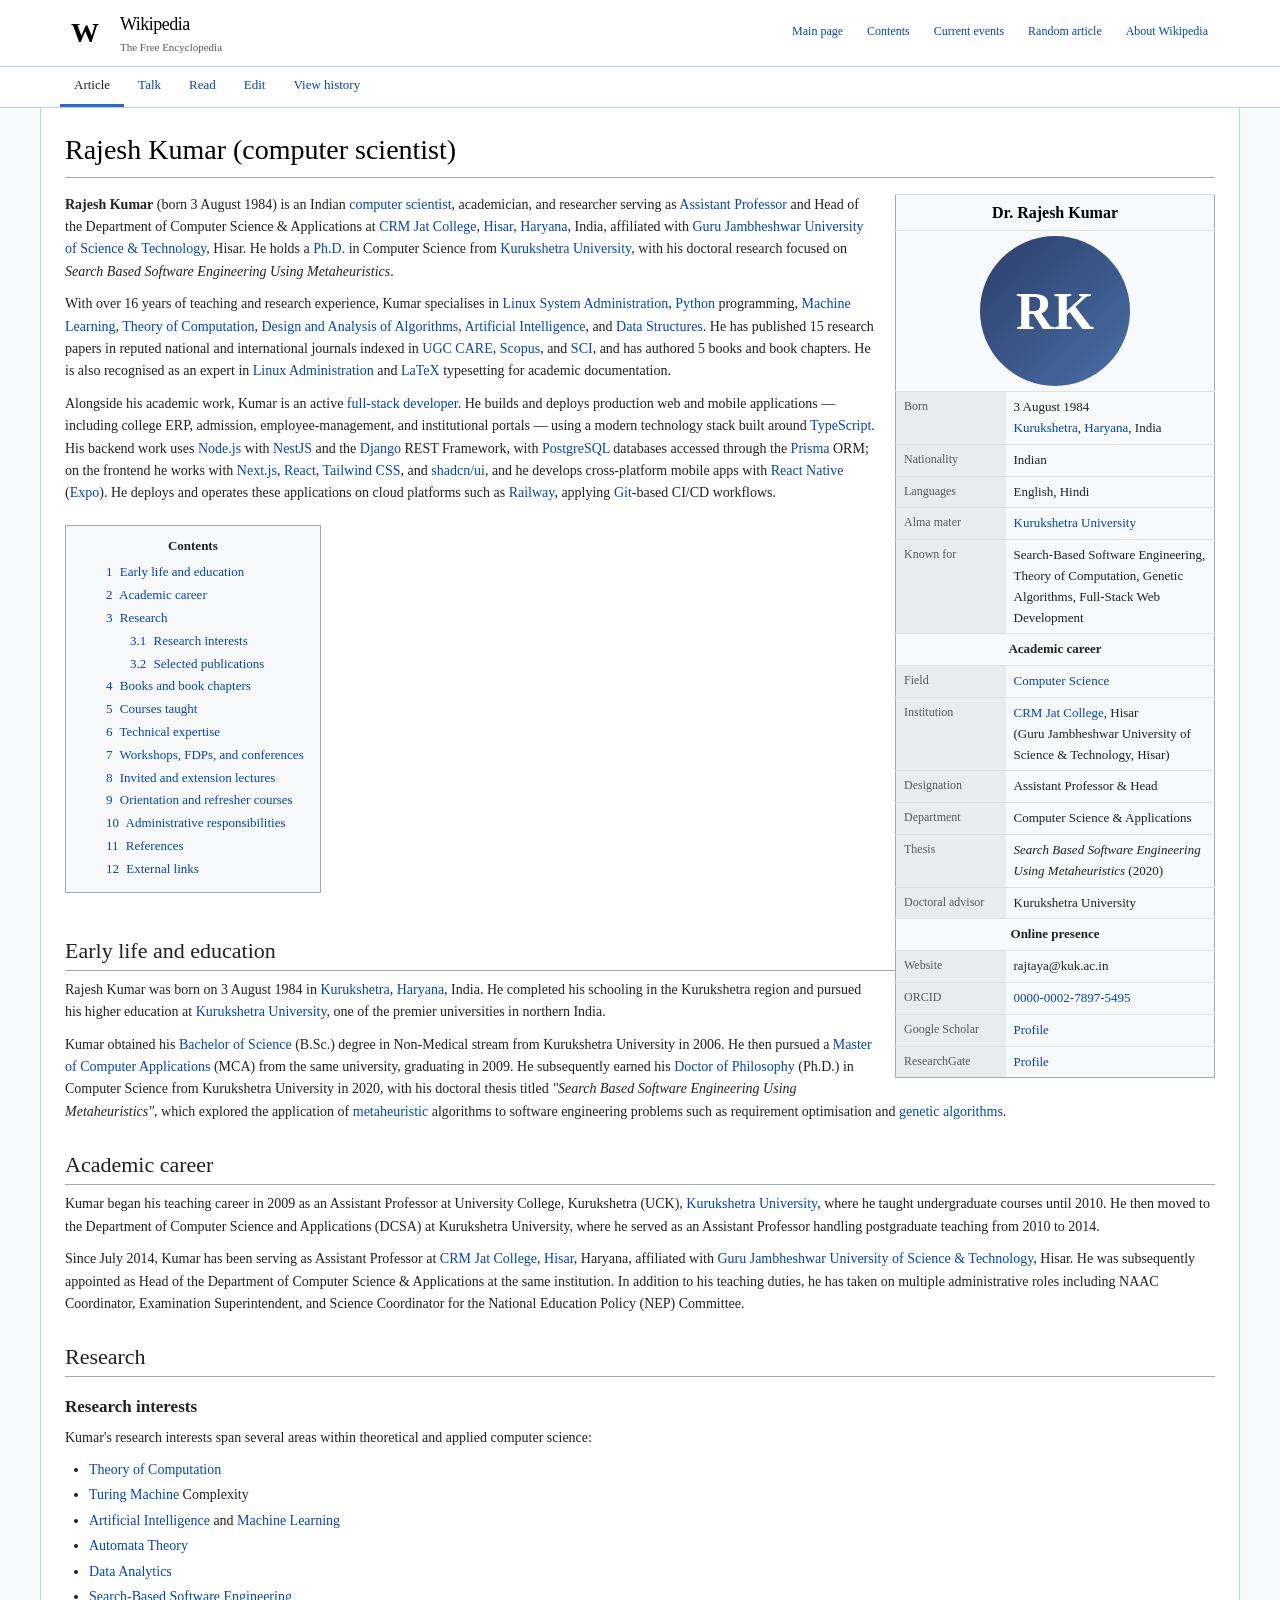
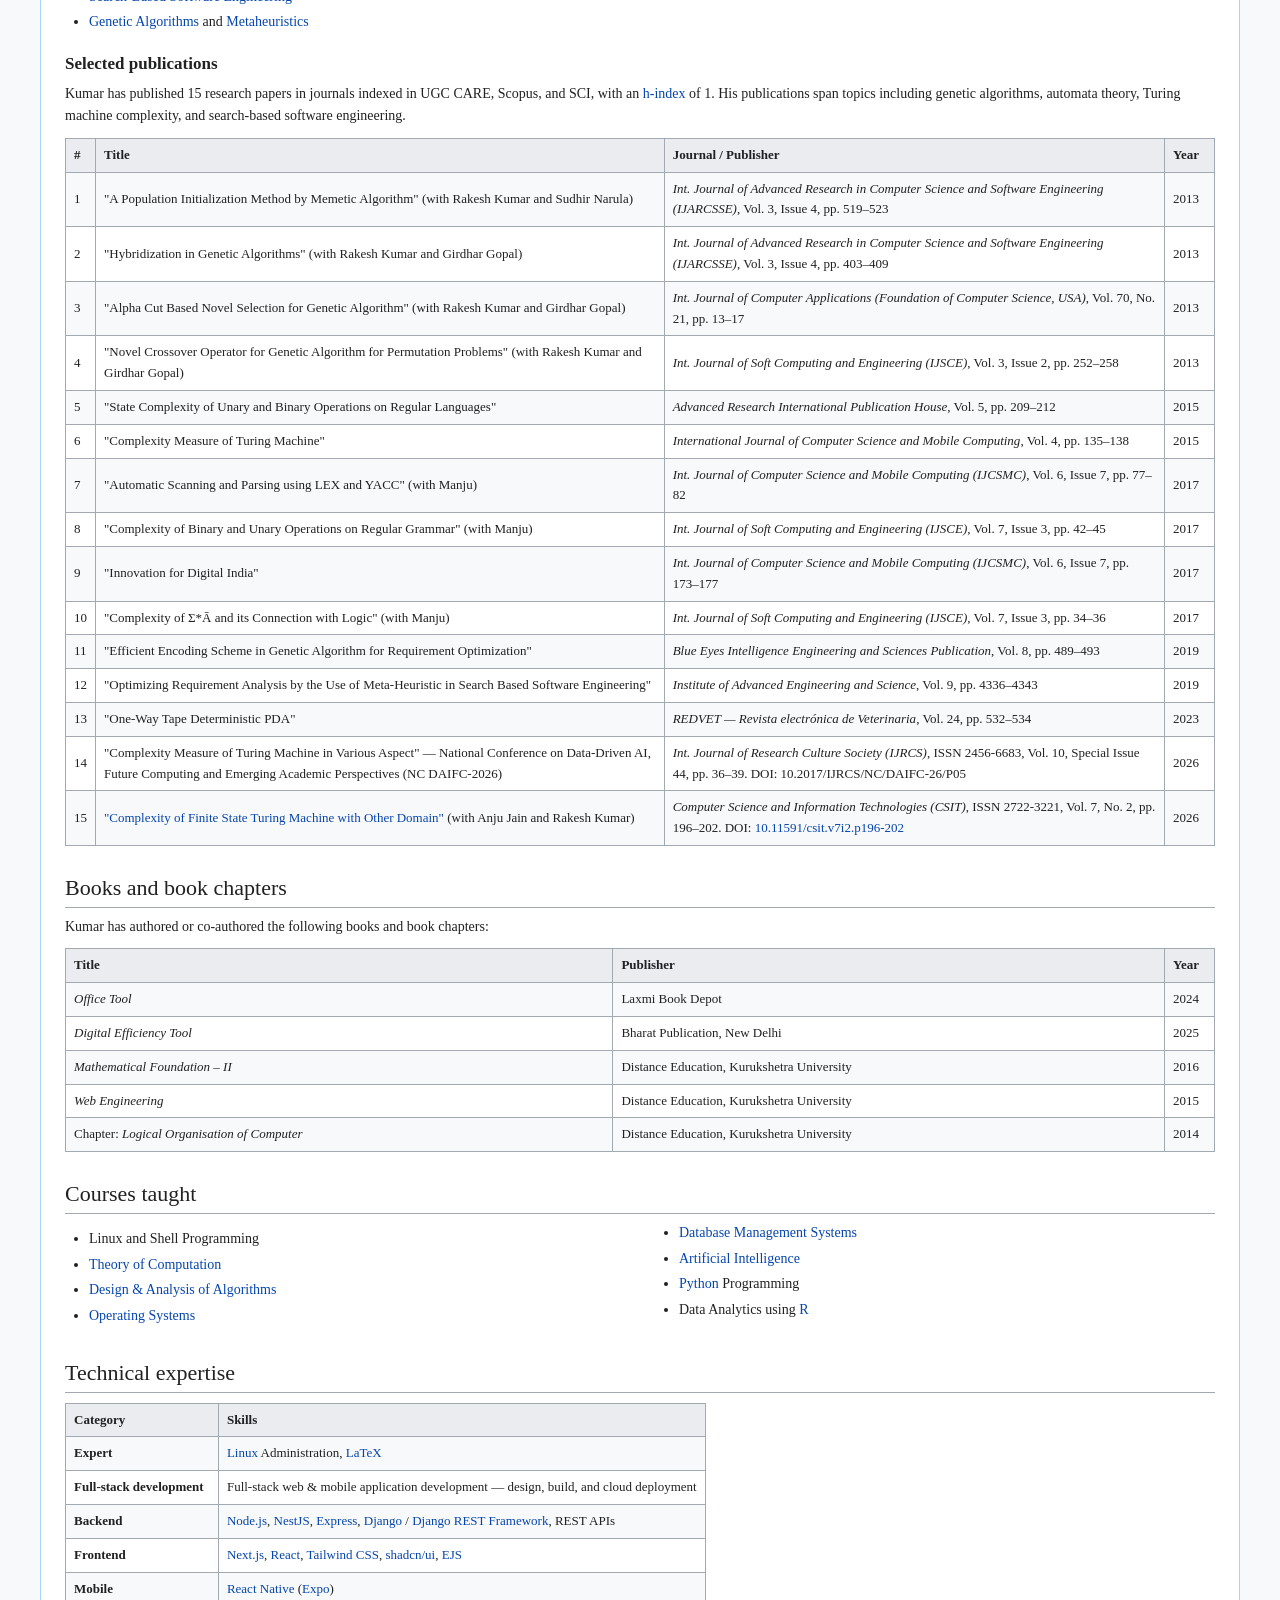
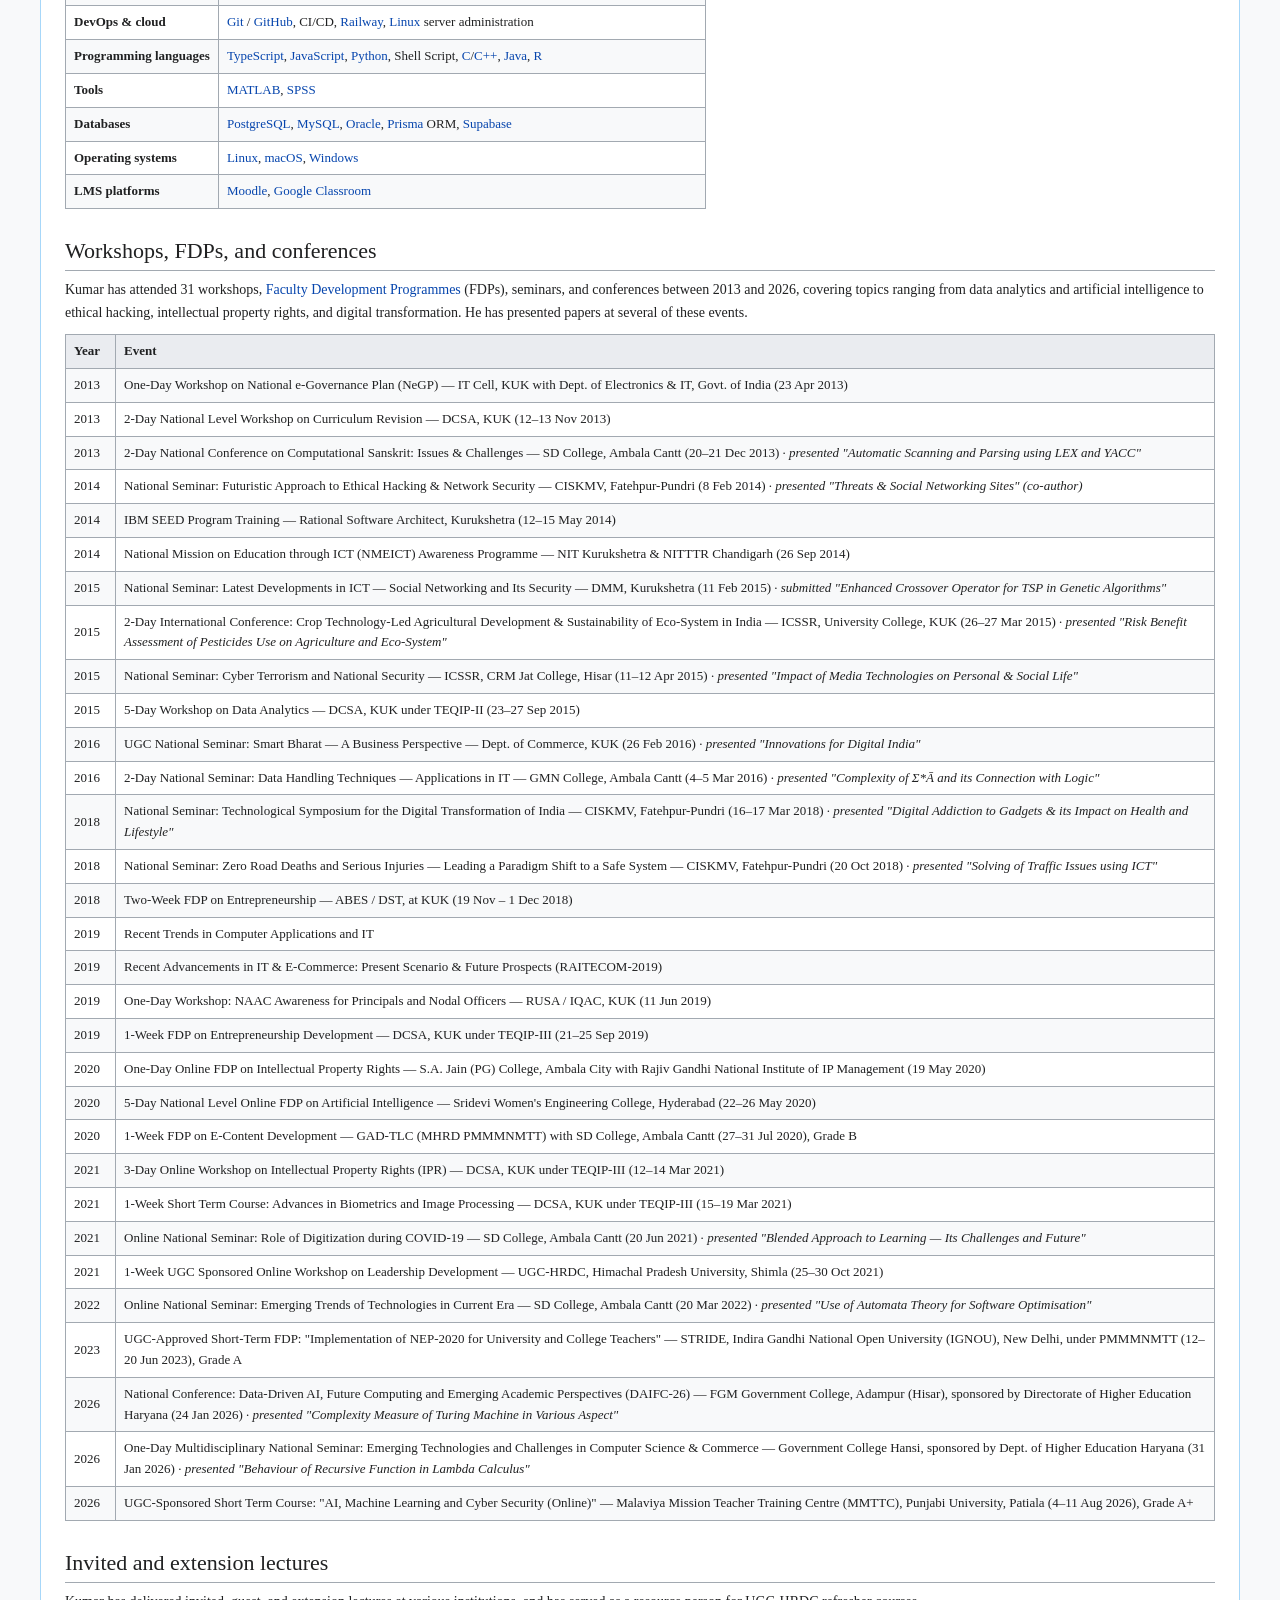
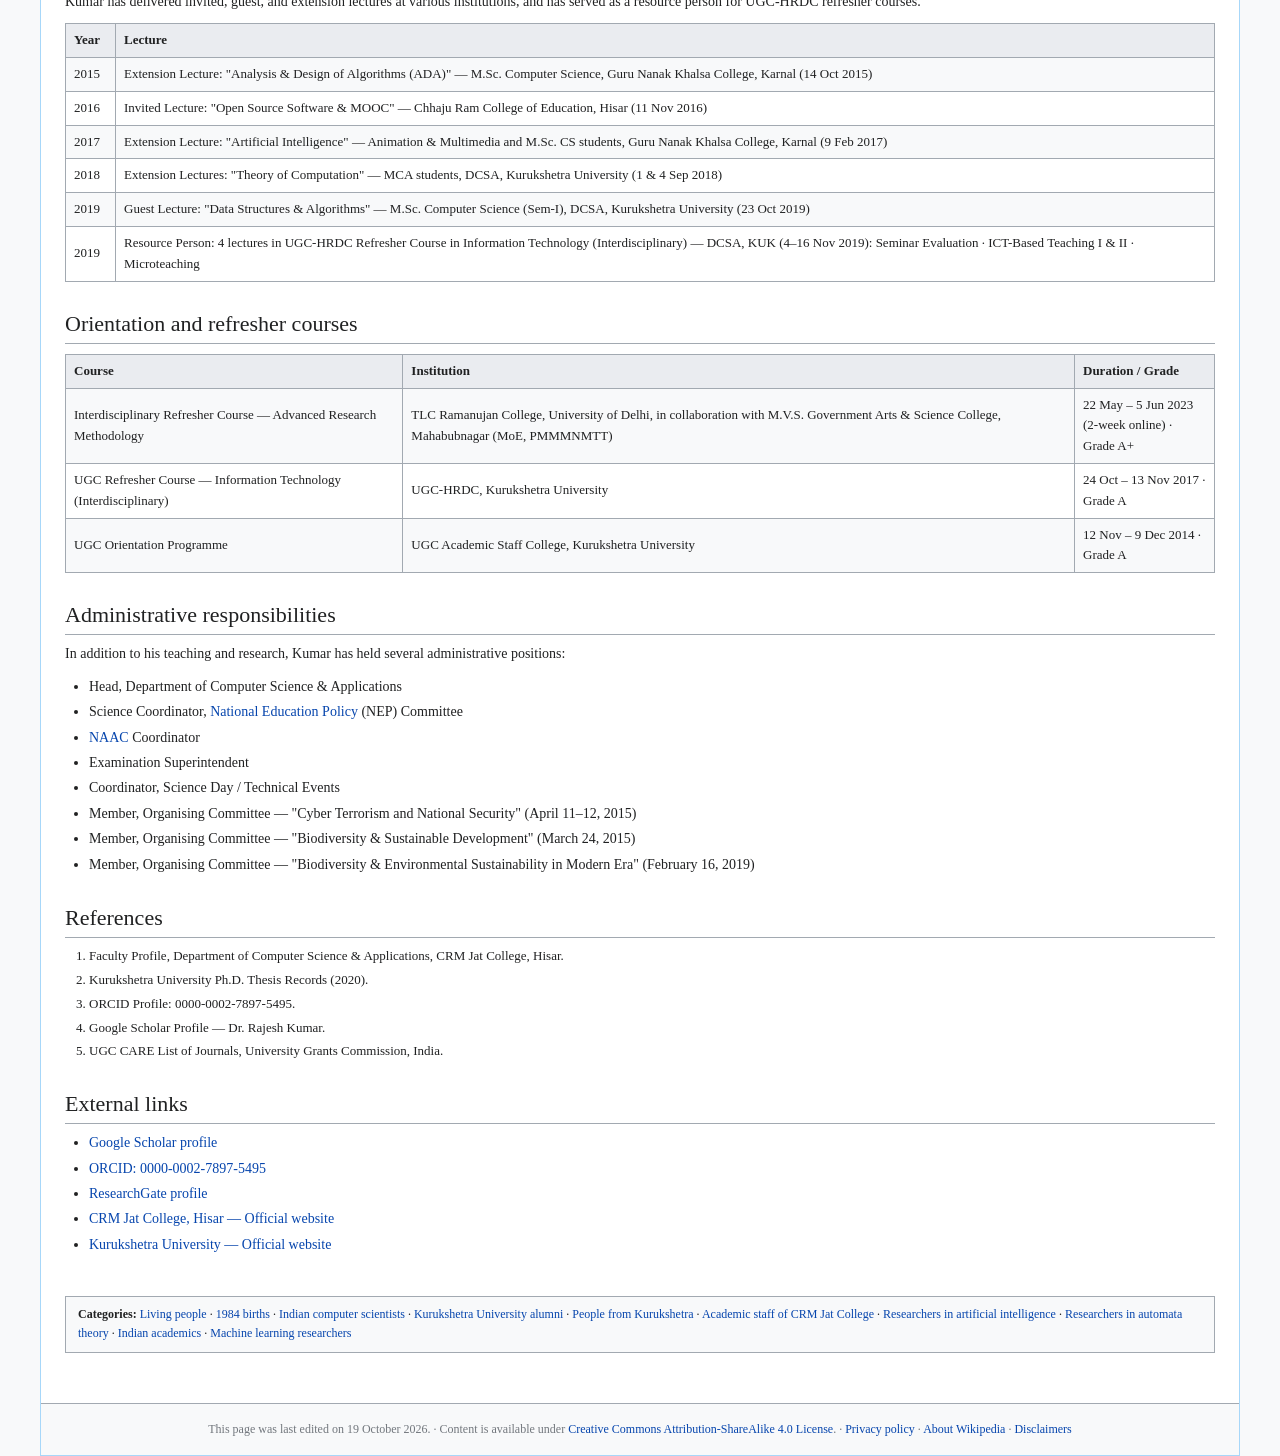
==== index.html @ 035a536b "Fix doubled numbering in table of contents The TOC used an <ol> (auto decimal markers) plus manual ." ====
<!DOCTYPE html>
<html lang="en">
<head>
    <meta charset="UTF-8">
    <meta name="viewport" content="width=device-width, initial-scale=1.0">
    <title>Rajesh Kumar (computer scientist) - Wikipedia</title>
    <style>
        * { margin: 0; padding: 0; box-sizing: border-box; }

        body {
            font-family: 'Linux Libertine', 'Georgia', 'Times', serif;
            font-size: 14px;
            line-height: 1.6;
            color: #202122;
            background: #f8f9fa;
        }

        /* Wikipedia Header */
        .wiki-header {
            background: #fff;
            border-bottom: 1px solid #a7d7f9;
            padding: 0;
        }
        .wiki-header-inner {
            max-width: 1200px;
            margin: 0 auto;
            display: flex;
            align-items: center;
            padding: 8px 20px;
        }
        .wiki-logo {
            display: flex;
            align-items: center;
            gap: 10px;
            text-decoration: none;
            color: #000;
        }
        .wiki-logo-img {
            width: 50px;
            height: 50px;
            background: #fff;
            border-radius: 50%;
            display: flex;
            align-items: center;
            justify-content: center;
            font-size: 28px;
            font-weight: bold;
            color: #000;
            font-family: 'Linux Libertine', serif;
        }
        .wiki-logo-text {
            font-size: 18px;
            font-family: 'Linux Libertine', serif;
            letter-spacing: -0.5px;
        }
        .wiki-logo-text small {
            display: block;
            font-size: 11px;
            color: #54595d;
            letter-spacing: 0;
        }
        .wiki-nav {
            display: flex;
            gap: 0;
            margin-left: auto;
            font-size: 12px;
        }
        .wiki-nav a {
            padding: 6px 12px;
            color: #0645ad;
            text-decoration: none;
            border-bottom: 2px solid transparent;
        }
        .wiki-nav a:hover {
            border-bottom: 2px solid #0645ad;
        }
        .wiki-nav a.active {
            background: #fff;
            border-bottom: 2px solid #36c;
            font-weight: bold;
        }

        /* Tab bar */
        .wiki-tabs {
            background: #fff;
            border-bottom: 1px solid #a7d7f9;
        }
        .wiki-tabs-inner {
            max-width: 1200px;
            margin: 0 auto;
            display: flex;
            padding: 0 20px;
            font-size: 13px;
        }
        .wiki-tabs a {
            padding: 8px 14px;
            color: #0645ad;
            text-decoration: none;
            border-bottom: 2px solid transparent;
        }
        .wiki-tabs a.active {
            color: #202122;
            border-bottom: 3px solid #36c;
            font-weight: normal;
            background: #fff;
        }

        /* Main content */
        .wiki-body {
            max-width: 1200px;
            margin: 0 auto;
            background: #fff;
            border: 1px solid #a7d7f9;
            border-top: none;
            min-height: 100vh;
        }
        .wiki-content {
            padding: 20px 24px;
        }

        /* Article title */
        .article-title {
            font-family: 'Linux Libertine', 'Georgia', serif;
            font-size: 28px;
            font-weight: normal;
            border-bottom: 1px solid #a2a9b1;
            padding-bottom: 4px;
            margin-bottom: 16px;
            color: #000;
        }

        /* Infobox */
        .infobox {
            float: right;
            clear: right;
            width: 320px;
            margin: 0 0 16px 20px;
            border: 1px solid #a2a9b1;
            background: #f8f9fa;
            font-size: 13px;
            border-spacing: 0;
            border-collapse: collapse;
        }
        .infobox-header {
            background: #b0c4de;
            text-align: center;
            padding: 8px;
            font-size: 16px;
            font-weight: bold;
            color: #000;
        }
        .infobox-subheader {
            background: #d0dff0;
            text-align: center;
            padding: 6px;
            font-size: 13px;
            font-style: italic;
        }
        .infobox-image {
            text-align: center;
            padding: 10px;
            background: #f8f9fa;
        }
        .infobox-image .avatar {
            width: 150px;
            height: 150px;
            border-radius: 50%;
            background: linear-gradient(135deg, #2c3e6b, #4a6fa5);
            display: flex;
            align-items: center;
            justify-content: center;
            margin: 0 auto;
            color: #fff;
            font-size: 52px;
            font-weight: bold;
            font-family: 'Georgia', serif;
        }
        .infobox td, .infobox th {
            padding: 5px 8px;
            vertical-align: top;
            border-top: 1px solid #e0e0e0;
        }
        .infobox th {
            text-align: left;
            background: #e8ecf1;
            font-weight: normal;
            color: #54595d;
            width: 110px;
            font-size: 12px;
        }
        .infobox td {
            background: #f8f9fa;
        }
        .infobox a {
            color: #0645ad;
            text-decoration: none;
        }
        .infobox a:hover {
            text-decoration: underline;
        }
        .infobox-section {
            background: #dce5f0;
            text-align: center;
            font-weight: bold;
            padding: 5px;
            font-size: 13px;
        }

        /* Headings */
        h2 {
            font-family: 'Linux Libertine', 'Georgia', serif;
            font-size: 22px;
            font-weight: normal;
            border-bottom: 1px solid #a2a9b1;
            margin: 24px 0 8px 0;
            padding-bottom: 2px;
        }
        h2 .mw-headline { font-weight: normal; }
        h2 .mw-editsection {
            font-size: 12px;
            font-weight: normal;
            margin-left: 8px;
            color: #0645ad;
            font-family: sans-serif;
        }
        h2 .mw-editsection a { color: #0645ad; text-decoration: none; }

        h3 {
            font-family: 'Linux Libertine', 'Georgia', serif;
            font-size: 17px;
            font-weight: bold;
            margin: 16px 0 6px 0;
        }

        /* Paragraphs */
        p { margin-bottom: 10px; }
        a { color: #0645ad; text-decoration: none; }
        a:hover { text-decoration: underline; }

        /* Lists */
        ul, ol {
            margin: 6px 0 10px 24px;
        }
        li { margin-bottom: 3px; }

        /* Table of Contents */
        .toc {
            display: inline-block;
            background: #f8f9fa;
            border: 1px solid #a2a9b1;
            padding: 10px 16px;
            margin: 10px 0 16px 0;
            font-size: 13px;
        }
        .toc-title {
            font-weight: bold;
            text-align: center;
            margin-bottom: 6px;
        }
        .toc ol {
            margin: 0;
            padding-left: 24px;
            list-style: none;
        }
        .toc li {
            margin: 2px 0;
        }
        .toc a {
            color: #0645ad;
        }
        .tocnumber { margin-right: 4px; }

        /* Wikipedia-style tables */
        .wikitable {
            border-collapse: collapse;
            margin: 10px 0;
            font-size: 13px;
            width: 100%;
        }
        .wikitable th, .wikitable td {
            border: 1px solid #a2a9b1;
            padding: 6px 8px;
            text-align: left;
        }
        .wikitable th {
            background: #eaecf0;
            font-weight: bold;
        }
        .wikitable tr:nth-child(even) {
            background: #f8f9fa;
        }

        /* Categories */
        .catlinks {
            background: #f8f9fa;
            border: 1px solid #a2a9b1;
            padding: 8px 12px;
            margin-top: 30px;
            font-size: 12px;
        }
        .catlinks a { color: #0645ad; }

        /* Superscript references */
        sup.reference {
            font-size: 11px;
            color: #0645ad;
        }

        /* Bold for key terms */
        .bold-title { font-weight: bold; }

        /* Clear float */
        .clear { clear: both; }

        /* Footer */
        .wiki-footer {
            background: #f8f9fa;
            border-top: 1px solid #a2a9b1;
            padding: 16px 24px;
            font-size: 12px;
            color: #72777d;
            text-align: center;
            margin-top: 30px;
        }

        @media (max-width: 768px) {
            .infobox {
                float: none;
                width: 100%;
                margin: 0 0 16px 0;
            }
        }
    </style>
</head>
<body>

<!-- Wikipedia Header -->
<div class="wiki-header">
    <div class="wiki-header-inner">
        <a class="wiki-logo" href="#">
            <div class="wiki-logo-img">W</div>
            <div class="wiki-logo-text">
                Wikipedia
                <small>The Free Encyclopedia</small>
            </div>
        </a>
        <nav class="wiki-nav">
            <a href="#">Main page</a>
            <a href="#">Contents</a>
            <a href="#">Current events</a>
            <a href="#">Random article</a>
            <a href="#">About Wikipedia</a>
        </nav>
    </div>
</div>

<!-- Tab bar -->
<div class="wiki-tabs">
    <div class="wiki-tabs-inner">
        <a href="#" class="active">Article</a>
        <a href="#">Talk</a>
        <a href="#">Read</a>
        <a href="#">Edit</a>
        <a href="#">View history</a>
    </div>
</div>

<!-- Main Body -->
<div class="wiki-body">
    <div class="wiki-content">

        <h1 class="article-title">Rajesh Kumar (computer scientist)</h1>

        <!-- Infobox -->
        <table class="infobox">
            <tr><td colspan="2" class="infobox-header">Dr. Rajesh Kumar</td></tr>
            <tr><td colspan="2" class="infobox-image">
                <div class="avatar">RK</div>
            </td></tr>
            <tr><th>Born</th><td>3 August 1984<br><a href="#">Kurukshetra</a>, <a href="#">Haryana</a>, India</td></tr>
            <tr><th>Nationality</th><td>Indian</td></tr>
            <tr><th>Languages</th><td>English, Hindi</td></tr>
            <tr><th>Alma mater</th><td><a href="#">Kurukshetra University</a></td></tr>
            <tr><th>Known for</th><td>Search-Based Software Engineering, Theory of Computation, Genetic Algorithms, Full-Stack Web Development</td></tr>
            <tr><td colspan="2" class="infobox-section">Academic career</td></tr>
            <tr><th>Field</th><td><a href="#">Computer Science</a></td></tr>
            <tr><th>Institution</th><td><a href="#">CRM Jat College</a>, Hisar<br>(Guru Jambheshwar University of Science &amp; Technology, Hisar)</td></tr>
            <tr><th>Designation</th><td>Assistant Professor &amp; Head</td></tr>
            <tr><th>Department</th><td>Computer Science &amp; Applications</td></tr>
            <tr><th>Thesis</th><td><i>Search Based Software Engineering Using Metaheuristics</i> (2020)</td></tr>
            <tr><th>Doctoral advisor</th><td>Kurukshetra University</td></tr>
            <tr><td colspan="2" class="infobox-section">Online presence</td></tr>
            <tr><th>Website</th><td>rajtaya@kuk.ac.in</td></tr>
            <tr><th>ORCID</th><td><a href="https://orcid.org/0000-0002-7897-5495">0000-0002-7897-5495</a></td></tr>
            <tr><th>Google Scholar</th><td><a href="#">Profile</a></td></tr>
            <tr><th>ResearchGate</th><td><a href="#">Profile</a></td></tr>
        </table>

        <!-- Lead paragraph -->
        <p>
            <span class="bold-title">Rajesh Kumar</span> (born 3 August 1984) is an Indian <a href="#">computer scientist</a>,
            academician, and researcher serving as <a href="#">Assistant Professor</a> and Head of the Department of
            Computer Science &amp; Applications at <a href="#">CRM Jat College</a>, <a href="#">Hisar</a>,
            <a href="#">Haryana</a>, India, affiliated with <a href="#">Guru Jambheshwar University of Science &amp; Technology</a>, Hisar.
            He holds a <a href="#">Ph.D.</a> in Computer Science from <a href="#">Kurukshetra University</a>,
            with his doctoral research focused on <i>Search Based Software Engineering Using Metaheuristics</i>.
        </p>
        <p>
            With over 16 years of teaching and research experience, Kumar specialises in
            <a href="#">Linux System Administration</a>, <a href="#">Python</a> programming,
            <a href="#">Machine Learning</a>, <a href="#">Theory of Computation</a>,
            <a href="#">Design and Analysis of Algorithms</a>, <a href="#">Artificial Intelligence</a>,
            and <a href="#">Data Structures</a>. He has published 15 research papers in reputed national and
            international journals indexed in <a href="#">UGC CARE</a>, <a href="#">Scopus</a>, and
            <a href="#">SCI</a>, and has authored 5 books and book chapters. He is also recognised
            as an expert in <a href="#">Linux Administration</a> and <a href="#">LaTeX</a> typesetting
            for academic documentation.
        </p>
        <p>
            Alongside his academic work, Kumar is an active <a href="#">full-stack developer</a>. He builds
            and deploys production web and mobile applications &mdash; including college ERP, admission,
            employee-management, and institutional portals &mdash; using a modern technology stack built
            around <a href="#">TypeScript</a>. His backend work uses <a href="#">Node.js</a> with
            <a href="#">NestJS</a> and the <a href="#">Django</a> REST Framework, with
            <a href="#">PostgreSQL</a> databases accessed through the <a href="#">Prisma</a> ORM; on the
            frontend he works with <a href="#">Next.js</a>, <a href="#">React</a>,
            <a href="#">Tailwind CSS</a>, and <a href="#">shadcn/ui</a>, and he develops cross-platform
            mobile apps with <a href="#">React Native</a> (<a href="#">Expo</a>). He deploys and operates
            these applications on cloud platforms such as <a href="#">Railway</a>, applying
            <a href="#">Git</a>-based CI/CD workflows.
        </p>

        <!-- Table of Contents -->
        <div class="toc">
            <div class="toc-title">Contents</div>
            <ol>
                <li><a href="#early-life"><span class="tocnumber">1</span> Early life and education</a></li>
                <li><a href="#career"><span class="tocnumber">2</span> Academic career</a></li>
                <li><a href="#research"><span class="tocnumber">3</span> Research</a>
                    <ol>
                        <li><a href="#research-interests"><span class="tocnumber">3.1</span> Research interests</a></li>
                        <li><a href="#publications"><span class="tocnumber">3.2</span> Selected publications</a></li>
                    </ol>
                </li>
                <li><a href="#books"><span class="tocnumber">4</span> Books and book chapters</a></li>
                <li><a href="#courses"><span class="tocnumber">5</span> Courses taught</a></li>
                <li><a href="#skills"><span class="tocnumber">6</span> Technical expertise</a></li>
                <li><a href="#workshops"><span class="tocnumber">7</span> Workshops, FDPs, and conferences</a></li>
                <li><a href="#lectures"><span class="tocnumber">8</span> Invited and extension lectures</a></li>
                <li><a href="#refresher"><span class="tocnumber">9</span> Orientation and refresher courses</a></li>
                <li><a href="#admin"><span class="tocnumber">10</span> Administrative responsibilities</a></li>
                <li><a href="#references"><span class="tocnumber">11</span> References</a></li>
                <li><a href="#external"><span class="tocnumber">12</span> External links</a></li>
            </ol>
        </div>

        <!-- Early life and education -->
        <h2 id="early-life"><span class="mw-headline">Early life and education</span></h2>
        <p>
            Rajesh Kumar was born on 3 August 1984 in <a href="#">Kurukshetra</a>, <a href="#">Haryana</a>, India.
            He completed his schooling in the Kurukshetra region and pursued his higher education at
            <a href="#">Kurukshetra University</a>, one of the premier universities in northern India.
        </p>
        <p>
            Kumar obtained his <a href="#">Bachelor of Science</a> (B.Sc.) degree in Non-Medical stream
            from Kurukshetra University in 2006. He then pursued a <a href="#">Master of Computer Applications</a>
            (MCA) from the same university, graduating in 2009. He subsequently earned his
            <a href="#">Doctor of Philosophy</a> (Ph.D.) in Computer Science from Kurukshetra University in 2020,
            with his doctoral thesis titled <i>"Search Based Software Engineering Using Metaheuristics"</i>,
            which explored the application of <a href="#">metaheuristic</a> algorithms to software engineering
            problems such as requirement optimisation and <a href="#">genetic algorithms</a>.
        </p>

        <!-- Academic career -->
        <h2 id="career"><span class="mw-headline">Academic career</span></h2>
        <p>
            Kumar began his teaching career in 2009 as an Assistant Professor at University College,
            Kurukshetra (UCK), <a href="#">Kurukshetra University</a>, where he taught undergraduate courses
            until 2010. He then moved to the Department of Computer Science and Applications (DCSA) at
            Kurukshetra University, where he served as an Assistant Professor handling postgraduate teaching
            from 2010 to 2014.
        </p>
        <p>
            Since July 2014, Kumar has been serving as Assistant Professor at
            <a href="#">CRM Jat College</a>, <a href="#">Hisar</a>, Haryana, affiliated with
            <a href="#">Guru Jambheshwar University of Science &amp; Technology</a>, Hisar. He was subsequently appointed
            as Head of the Department of Computer Science &amp; Applications at the same institution.
            In addition to his teaching duties, he has taken on multiple administrative roles
            including NAAC Coordinator, Examination Superintendent, and Science Coordinator for
            the National Education Policy (NEP) Committee.
        </p>

        <!-- Research -->
        <h2 id="research"><span class="mw-headline">Research</span></h2>

        <h3 id="research-interests">Research interests</h3>
        <p>Kumar's research interests span several areas within theoretical and applied computer science:</p>
        <ul>
            <li><a href="#">Theory of Computation</a></li>
            <li><a href="#">Turing Machine</a> Complexity</li>
            <li><a href="#">Artificial Intelligence</a> and <a href="#">Machine Learning</a></li>
            <li><a href="#">Automata Theory</a></li>
            <li><a href="#">Data Analytics</a></li>
            <li><a href="#">Search-Based Software Engineering</a></li>
            <li><a href="#">Genetic Algorithms</a> and <a href="#">Metaheuristics</a></li>
        </ul>

        <h3 id="publications">Selected publications</h3>
        <p>
            Kumar has published 15 research papers in journals indexed in UGC CARE, Scopus, and SCI,
            with an <a href="#">h-index</a> of 1. His publications span topics including genetic algorithms,
            automata theory, Turing machine complexity, and search-based software engineering.
        </p>

        <table class="wikitable">
            <tr>
                <th style="width:30px">#</th>
                <th>Title</th>
                <th>Journal / Publisher</th>
                <th style="width:50px">Year</th>
            </tr>
            <tr>
                <td>1</td>
                <td>"A Population Initialization Method by Memetic Algorithm" (with Rakesh Kumar and Sudhir Narula)</td>
                <td><i>Int. Journal of Advanced Research in Computer Science and Software Engineering (IJARCSSE)</i>, Vol. 3, Issue 4, pp. 519&ndash;523</td>
                <td>2013</td>
            </tr>
            <tr>
                <td>2</td>
                <td>"Hybridization in Genetic Algorithms" (with Rakesh Kumar and Girdhar Gopal)</td>
                <td><i>Int. Journal of Advanced Research in Computer Science and Software Engineering (IJARCSSE)</i>, Vol. 3, Issue 4, pp. 403&ndash;409</td>
                <td>2013</td>
            </tr>
            <tr>
                <td>3</td>
                <td>"Alpha Cut Based Novel Selection for Genetic Algorithm" (with Rakesh Kumar and Girdhar Gopal)</td>
                <td><i>Int. Journal of Computer Applications (Foundation of Computer Science, USA)</i>, Vol. 70, No. 21, pp. 13&ndash;17</td>
                <td>2013</td>
            </tr>
            <tr>
                <td>4</td>
                <td>"Novel Crossover Operator for Genetic Algorithm for Permutation Problems" (with Rakesh Kumar and Girdhar Gopal)</td>
                <td><i>Int. Journal of Soft Computing and Engineering (IJSCE)</i>, Vol. 3, Issue 2, pp. 252&ndash;258</td>
                <td>2013</td>
            </tr>
            <tr>
                <td>5</td>
                <td>"State Complexity of Unary and Binary Operations on Regular Languages"</td>
                <td><i>Advanced Research International Publication House</i>, Vol. 5, pp. 209&ndash;212</td>
                <td>2015</td>
            </tr>
            <tr>
                <td>6</td>
                <td>"Complexity Measure of Turing Machine"</td>
                <td><i>International Journal of Computer Science and Mobile Computing</i>, Vol. 4, pp. 135&ndash;138</td>
                <td>2015</td>
            </tr>
            <tr>
                <td>7</td>
                <td>"Automatic Scanning and Parsing using LEX and YACC" (with Manju)</td>
                <td><i>Int. Journal of Computer Science and Mobile Computing (IJCSMC)</i>, Vol. 6, Issue 7, pp. 77&ndash;82</td>
                <td>2017</td>
            </tr>
            <tr>
                <td>8</td>
                <td>"Complexity of Binary and Unary Operations on Regular Grammar" (with Manju)</td>
                <td><i>Int. Journal of Soft Computing and Engineering (IJSCE)</i>, Vol. 7, Issue 3, pp. 42&ndash;45</td>
                <td>2017</td>
            </tr>
            <tr>
                <td>9</td>
                <td>"Innovation for Digital India"</td>
                <td><i>Int. Journal of Computer Science and Mobile Computing (IJCSMC)</i>, Vol. 6, Issue 7, pp. 173&ndash;177</td>
                <td>2017</td>
            </tr>
            <tr>
                <td>10</td>
                <td>"Complexity of &Sigma;*&#256; and its Connection with Logic" (with Manju)</td>
                <td><i>Int. Journal of Soft Computing and Engineering (IJSCE)</i>, Vol. 7, Issue 3, pp. 34&ndash;36</td>
                <td>2017</td>
            </tr>
            <tr>
                <td>11</td>
                <td>"Efficient Encoding Scheme in Genetic Algorithm for Requirement Optimization"</td>
                <td><i>Blue Eyes Intelligence Engineering and Sciences Publication</i>, Vol. 8, pp. 489&ndash;493</td>
                <td>2019</td>
            </tr>
            <tr>
                <td>12</td>
                <td>"Optimizing Requirement Analysis by the Use of Meta-Heuristic in Search Based Software Engineering"</td>
                <td><i>Institute of Advanced Engineering and Science</i>, Vol. 9, pp. 4336&ndash;4343</td>
                <td>2019</td>
            </tr>
            <tr>
                <td>13</td>
                <td>"One-Way Tape Deterministic PDA"</td>
                <td><i>REDVET &mdash; Revista electr&oacute;nica de Veterinaria</i>, Vol. 24, pp. 532&ndash;534</td>
                <td>2023</td>
            </tr>
            <tr>
                <td>14</td>
                <td>"Complexity Measure of Turing Machine in Various Aspect" &mdash; National Conference on Data-Driven AI, Future Computing and Emerging Academic Perspectives (NC DAIFC-2026)</td>
                <td><i>Int. Journal of Research Culture Society (IJRCS)</i>, ISSN 2456-6683, Vol. 10, Special Issue 44, pp. 36&ndash;39. DOI: 10.2017/IJRCS/NC/DAIFC-26/P05</td>
                <td>2026</td>
            </tr>
            <tr>
                <td>15</td>
                <td><a href="papers/complexity-of-finite-state-turing-machine-2026.pdf">"Complexity of Finite State Turing Machine with Other Domain"</a> (with Anju Jain and Rakesh Kumar)</td>
                <td><i>Computer Science and Information Technologies (CSIT)</i>, ISSN 2722-3221, Vol. 7, No. 2, pp. 196&ndash;202. DOI: <a href="https://doi.org/10.11591/csit.v7i2.p196-202">10.11591/csit.v7i2.p196-202</a></td>
                <td>2026</td>
            </tr>
        </table>

        <!-- Books -->
        <h2 id="books"><span class="mw-headline">Books and book chapters</span></h2>
        <p>Kumar has authored or co-authored the following books and book chapters:</p>
        <table class="wikitable">
            <tr>
                <th>Title</th>
                <th>Publisher</th>
                <th style="width:50px">Year</th>
            </tr>
            <tr>
                <td><i>Office Tool</i></td>
                <td>Laxmi Book Depot</td>
                <td>2024</td>
            </tr>
            <tr>
                <td><i>Digital Efficiency Tool</i></td>
                <td>Bharat Publication, New Delhi</td>
                <td>2025</td>
            </tr>
            <tr>
                <td><i>Mathematical Foundation &ndash; II</i></td>
                <td>Distance Education, Kurukshetra University</td>
                <td>2016</td>
            </tr>
            <tr>
                <td><i>Web Engineering</i></td>
                <td>Distance Education, Kurukshetra University</td>
                <td>2015</td>
            </tr>
            <tr>
                <td>Chapter: <i>Logical Organisation of Computer</i></td>
                <td>Distance Education, Kurukshetra University</td>
                <td>2014</td>
            </tr>
        </table>

        <!-- Courses taught -->
        <h2 id="courses"><span class="mw-headline">Courses taught</span></h2>
        <div style="column-count: 2; column-gap: 30px;">
            <ul>
                <li>Linux and Shell Programming</li>
                <li><a href="#">Theory of Computation</a></li>
                <li><a href="#">Design &amp; Analysis of Algorithms</a></li>
                <li><a href="#">Operating Systems</a></li>
                <li><a href="#">Database Management Systems</a></li>
                <li><a href="#">Artificial Intelligence</a></li>
                <li><a href="#">Python</a> Programming</li>
                <li>Data Analytics using <a href="#">R</a></li>
            </ul>
        </div>

        <!-- Technical expertise -->
        <h2 id="skills"><span class="mw-headline">Technical expertise</span></h2>
        <table class="wikitable" style="width: auto;">
            <tr>
                <th>Category</th>
                <th>Skills</th>
            </tr>
            <tr>
                <td><b>Expert</b></td>
                <td><a href="#">Linux</a> Administration, <a href="#">LaTeX</a></td>
            </tr>
            <tr>
                <td><b>Full-stack development</b></td>
                <td>Full-stack web &amp; mobile application development &mdash; design, build, and cloud deployment</td>
            </tr>
            <tr>
                <td><b>Backend</b></td>
                <td><a href="#">Node.js</a>, <a href="#">NestJS</a>, <a href="#">Express</a>, <a href="#">Django</a> / <a href="#">Django REST Framework</a>, REST APIs</td>
            </tr>
            <tr>
                <td><b>Frontend</b></td>
                <td><a href="#">Next.js</a>, <a href="#">React</a>, <a href="#">Tailwind CSS</a>, <a href="#">shadcn/ui</a>, <a href="#">EJS</a></td>
            </tr>
            <tr>
                <td><b>Mobile</b></td>
                <td><a href="#">React Native</a> (<a href="#">Expo</a>)</td>
            </tr>
            <tr>
                <td><b>DevOps &amp; cloud</b></td>
                <td><a href="#">Git</a> / <a href="#">GitHub</a>, CI/CD, <a href="#">Railway</a>, <a href="#">Linux</a> server administration</td>
            </tr>
            <tr>
                <td><b>Programming languages</b></td>
                <td><a href="#">TypeScript</a>, <a href="#">JavaScript</a>, <a href="#">Python</a>, Shell Script, <a href="#">C</a>/<a href="#">C++</a>, <a href="#">Java</a>, <a href="#">R</a></td>
            </tr>
            <tr>
                <td><b>Tools</b></td>
                <td><a href="#">MATLAB</a>, <a href="#">SPSS</a></td>
            </tr>
            <tr>
                <td><b>Databases</b></td>
                <td><a href="#">PostgreSQL</a>, <a href="#">MySQL</a>, <a href="#">Oracle</a>, <a href="#">Prisma</a> ORM, <a href="#">Supabase</a></td>
            </tr>
            <tr>
                <td><b>Operating systems</b></td>
                <td><a href="#">Linux</a>, <a href="#">macOS</a>, <a href="#">Windows</a></td>
            </tr>
            <tr>
                <td><b>LMS platforms</b></td>
                <td><a href="#">Moodle</a>, <a href="#">Google Classroom</a></td>
            </tr>
        </table>

        <!-- Workshops -->
        <h2 id="workshops"><span class="mw-headline">Workshops, FDPs, and conferences</span></h2>
        <p>
            Kumar has attended 31 workshops, <a href="#">Faculty Development Programmes</a> (FDPs),
            seminars, and conferences between 2013 and 2026, covering topics ranging from data analytics
            and artificial intelligence to ethical hacking, intellectual property rights, and digital
            transformation. He has presented papers at several of these events.
        </p>
        <table class="wikitable">
            <tr>
                <th style="width:50px">Year</th>
                <th>Event</th>
            </tr>
            <tr><td>2013</td><td>One-Day Workshop on National e-Governance Plan (NeGP) &mdash; IT Cell, KUK with Dept. of Electronics &amp; IT, Govt. of India (23 Apr 2013)</td></tr>
            <tr><td>2013</td><td>2-Day National Level Workshop on Curriculum Revision &mdash; DCSA, KUK (12&ndash;13 Nov 2013)</td></tr>
            <tr><td>2013</td><td>2-Day National Conference on Computational Sanskrit: Issues &amp; Challenges &mdash; SD College, Ambala Cantt (20&ndash;21 Dec 2013) &middot; <i>presented "Automatic Scanning and Parsing using LEX and YACC"</i></td></tr>
            <tr><td>2014</td><td>National Seminar: Futuristic Approach to Ethical Hacking &amp; Network Security &mdash; CISKMV, Fatehpur-Pundri (8 Feb 2014) &middot; <i>presented "Threats &amp; Social Networking Sites" (co-author)</i></td></tr>
            <tr><td>2014</td><td>IBM SEED Program Training &mdash; Rational Software Architect, Kurukshetra (12&ndash;15 May 2014)</td></tr>
            <tr><td>2014</td><td>National Mission on Education through ICT (NMEICT) Awareness Programme &mdash; NIT Kurukshetra &amp; NITTTR Chandigarh (26 Sep 2014)</td></tr>
            <tr><td>2015</td><td>National Seminar: Latest Developments in ICT &mdash; Social Networking and Its Security &mdash; DMM, Kurukshetra (11 Feb 2015) &middot; <i>submitted "Enhanced Crossover Operator for TSP in Genetic Algorithms"</i></td></tr>
            <tr><td>2015</td><td>2-Day International Conference: Crop Technology-Led Agricultural Development &amp; Sustainability of Eco-System in India &mdash; ICSSR, University College, KUK (26&ndash;27 Mar 2015) &middot; <i>presented "Risk Benefit Assessment of Pesticides Use on Agriculture and Eco-System"</i></td></tr>
            <tr><td>2015</td><td>National Seminar: Cyber Terrorism and National Security &mdash; ICSSR, CRM Jat College, Hisar (11&ndash;12 Apr 2015) &middot; <i>presented "Impact of Media Technologies on Personal &amp; Social Life"</i></td></tr>
            <tr><td>2015</td><td>5-Day Workshop on Data Analytics &mdash; DCSA, KUK under TEQIP-II (23&ndash;27 Sep 2015)</td></tr>
            <tr><td>2016</td><td>UGC National Seminar: Smart Bharat &mdash; A Business Perspective &mdash; Dept. of Commerce, KUK (26 Feb 2016) &middot; <i>presented "Innovations for Digital India"</i></td></tr>
            <tr><td>2016</td><td>2-Day National Seminar: Data Handling Techniques &mdash; Applications in IT &mdash; GMN College, Ambala Cantt (4&ndash;5 Mar 2016) &middot; <i>presented "Complexity of &Sigma;*&#256; and its Connection with Logic"</i></td></tr>
            <tr><td>2018</td><td>National Seminar: Technological Symposium for the Digital Transformation of India &mdash; CISKMV, Fatehpur-Pundri (16&ndash;17 Mar 2018) &middot; <i>presented "Digital Addiction to Gadgets &amp; its Impact on Health and Lifestyle"</i></td></tr>
            <tr><td>2018</td><td>National Seminar: Zero Road Deaths and Serious Injuries &mdash; Leading a Paradigm Shift to a Safe System &mdash; CISKMV, Fatehpur-Pundri (20 Oct 2018) &middot; <i>presented "Solving of Traffic Issues using ICT"</i></td></tr>
            <tr><td>2018</td><td>Two-Week FDP on Entrepreneurship &mdash; ABES / DST, at KUK (19 Nov &ndash; 1 Dec 2018)</td></tr>
            <tr><td>2019</td><td>Recent Trends in Computer Applications and IT</td></tr>
            <tr><td>2019</td><td>Recent Advancements in IT &amp; E-Commerce: Present Scenario &amp; Future Prospects (RAITECOM-2019)</td></tr>
            <tr><td>2019</td><td>One-Day Workshop: NAAC Awareness for Principals and Nodal Officers &mdash; RUSA / IQAC, KUK (11 Jun 2019)</td></tr>
            <tr><td>2019</td><td>1-Week FDP on Entrepreneurship Development &mdash; DCSA, KUK under TEQIP-III (21&ndash;25 Sep 2019)</td></tr>
            <tr><td>2020</td><td>One-Day Online FDP on Intellectual Property Rights &mdash; S.A. Jain (PG) College, Ambala City with Rajiv Gandhi National Institute of IP Management (19 May 2020)</td></tr>
            <tr><td>2020</td><td>5-Day National Level Online FDP on Artificial Intelligence &mdash; Sridevi Women's Engineering College, Hyderabad (22&ndash;26 May 2020)</td></tr>
            <tr><td>2020</td><td>1-Week FDP on E-Content Development &mdash; GAD-TLC (MHRD PMMMNMTT) with SD College, Ambala Cantt (27&ndash;31 Jul 2020), Grade B</td></tr>
            <tr><td>2021</td><td>3-Day Online Workshop on Intellectual Property Rights (IPR) &mdash; DCSA, KUK under TEQIP-III (12&ndash;14 Mar 2021)</td></tr>
            <tr><td>2021</td><td>1-Week Short Term Course: Advances in Biometrics and Image Processing &mdash; DCSA, KUK under TEQIP-III (15&ndash;19 Mar 2021)</td></tr>
            <tr><td>2021</td><td>Online National Seminar: Role of Digitization during COVID-19 &mdash; SD College, Ambala Cantt (20 Jun 2021) &middot; <i>presented "Blended Approach to Learning &mdash; Its Challenges and Future"</i></td></tr>
            <tr><td>2021</td><td>1-Week UGC Sponsored Online Workshop on Leadership Development &mdash; UGC-HRDC, Himachal Pradesh University, Shimla (25&ndash;30 Oct 2021)</td></tr>
            <tr><td>2022</td><td>Online National Seminar: Emerging Trends of Technologies in Current Era &mdash; SD College, Ambala Cantt (20 Mar 2022) &middot; <i>presented "Use of Automata Theory for Software Optimisation"</i></td></tr>
            <tr><td>2023</td><td>UGC-Approved Short-Term FDP: "Implementation of NEP-2020 for University and College Teachers" &mdash; STRIDE, Indira Gandhi National Open University (IGNOU), New Delhi, under PMMMNMTT (12&ndash;20 Jun 2023), Grade A</td></tr>
            <tr><td>2026</td><td>National Conference: Data-Driven AI, Future Computing and Emerging Academic Perspectives (DAIFC-26) &mdash; FGM Government College, Adampur (Hisar), sponsored by Directorate of Higher Education Haryana (24 Jan 2026) &middot; <i>presented "Complexity Measure of Turing Machine in Various Aspect"</i></td></tr>
            <tr><td>2026</td><td>One-Day Multidisciplinary National Seminar: Emerging Technologies and Challenges in Computer Science &amp; Commerce &mdash; Government College Hansi, sponsored by Dept. of Higher Education Haryana (31 Jan 2026) &middot; <i>presented "Behaviour of Recursive Function in Lambda Calculus"</i></td></tr>
            <tr><td>2026</td><td>UGC-Sponsored Short Term Course: "AI, Machine Learning and Cyber Security (Online)" &mdash; Malaviya Mission Teacher Training Centre (MMTTC), Punjabi University, Patiala (4&ndash;11 Aug 2026), Grade A+</td></tr>
        </table>

        <!-- Invited and extension lectures -->
        <h2 id="lectures"><span class="mw-headline">Invited and extension lectures</span></h2>
        <p>
            Kumar has delivered invited, guest, and extension lectures at various institutions, and has
            served as a resource person for UGC-HRDC refresher courses.
        </p>
        <table class="wikitable">
            <tr>
                <th style="width:50px">Year</th>
                <th>Lecture</th>
            </tr>
            <tr><td>2015</td><td>Extension Lecture: "Analysis &amp; Design of Algorithms (ADA)" &mdash; M.Sc. Computer Science, Guru Nanak Khalsa College, Karnal (14 Oct 2015)</td></tr>
            <tr><td>2016</td><td>Invited Lecture: "Open Source Software &amp; MOOC" &mdash; Chhaju Ram College of Education, Hisar (11 Nov 2016)</td></tr>
            <tr><td>2017</td><td>Extension Lecture: "Artificial Intelligence" &mdash; Animation &amp; Multimedia and M.Sc. CS students, Guru Nanak Khalsa College, Karnal (9 Feb 2017)</td></tr>
            <tr><td>2018</td><td>Extension Lectures: "Theory of Computation" &mdash; MCA students, DCSA, Kurukshetra University (1 &amp; 4 Sep 2018)</td></tr>
            <tr><td>2019</td><td>Guest Lecture: "Data Structures &amp; Algorithms" &mdash; M.Sc. Computer Science (Sem-I), DCSA, Kurukshetra University (23 Oct 2019)</td></tr>
            <tr><td>2019</td><td>Resource Person: 4 lectures in UGC-HRDC Refresher Course in Information Technology (Interdisciplinary) &mdash; DCSA, KUK (4&ndash;16 Nov 2019): Seminar Evaluation &middot; ICT-Based Teaching I &amp; II &middot; Microteaching</td></tr>
        </table>

        <!-- Orientation and refresher courses -->
        <h2 id="refresher"><span class="mw-headline">Orientation and refresher courses</span></h2>
        <table class="wikitable">
            <tr>
                <th>Course</th>
                <th>Institution</th>
                <th style="width:140px">Duration / Grade</th>
            </tr>
            <tr>
                <td>Interdisciplinary Refresher Course &mdash; Advanced Research Methodology</td>
                <td>TLC Ramanujan College, University of Delhi, in collaboration with M.V.S. Government Arts &amp; Science College, Mahabubnagar (MoE, PMMMNMTT)</td>
                <td>22 May &ndash; 5 Jun 2023 (2-week online) &middot; Grade A+</td>
            </tr>
            <tr>
                <td>UGC Refresher Course &mdash; Information Technology (Interdisciplinary)</td>
                <td>UGC-HRDC, Kurukshetra University</td>
                <td>24 Oct &ndash; 13 Nov 2017 &middot; Grade A</td>
            </tr>
            <tr>
                <td>UGC Orientation Programme</td>
                <td>UGC Academic Staff College, Kurukshetra University</td>
                <td>12 Nov &ndash; 9 Dec 2014 &middot; Grade A</td>
            </tr>
        </table>

        <!-- Administrative responsibilities -->
        <h2 id="admin"><span class="mw-headline">Administrative responsibilities</span></h2>
        <p>In addition to his teaching and research, Kumar has held several administrative positions:</p>
        <ul>
            <li>Head, Department of Computer Science &amp; Applications</li>
            <li>Science Coordinator, <a href="#">National Education Policy</a> (NEP) Committee</li>
            <li><a href="#">NAAC</a> Coordinator</li>
            <li>Examination Superintendent</li>
            <li>Coordinator, Science Day / Technical Events</li>
            <li>Member, Organising Committee &mdash; "Cyber Terrorism and National Security" (April 11&ndash;12, 2015)</li>
            <li>Member, Organising Committee &mdash; "Biodiversity &amp; Sustainable Development" (March 24, 2015)</li>
            <li>Member, Organising Committee &mdash; "Biodiversity &amp; Environmental Sustainability in Modern Era" (February 16, 2019)</li>
        </ul>

        <!-- References -->
        <h2 id="references"><span class="mw-headline">References</span></h2>
        <ol style="font-size: 13px;">
            <li>Faculty Profile, Department of Computer Science &amp; Applications, CRM Jat College, Hisar.</li>
            <li>Kurukshetra University Ph.D. Thesis Records (2020).</li>
            <li>ORCID Profile: 0000-0002-7897-5495.</li>
            <li>Google Scholar Profile &mdash; Dr. Rajesh Kumar.</li>
            <li>UGC CARE List of Journals, University Grants Commission, India.</li>
        </ol>

        <!-- External links -->
        <h2 id="external"><span class="mw-headline">External links</span></h2>
        <ul>
            <li><a href="#">Google Scholar profile</a></li>
            <li><a href="https://orcid.org/0000-0002-7897-5495">ORCID: 0000-0002-7897-5495</a></li>
            <li><a href="#">ResearchGate profile</a></li>
            <li><a href="#">CRM Jat College, Hisar &mdash; Official website</a></li>
            <li><a href="#">Kurukshetra University &mdash; Official website</a></li>
        </ul>

        <div class="clear"></div>

        <!-- Categories -->
        <div class="catlinks">
            <b>Categories:</b>
            <a href="#">Living people</a> &middot;
            <a href="#">1984 births</a> &middot;
            <a href="#">Indian computer scientists</a> &middot;
            <a href="#">Kurukshetra University alumni</a> &middot;
            <a href="#">People from Kurukshetra</a> &middot;
            <a href="#">Academic staff of CRM Jat College</a> &middot;
            <a href="#">Researchers in artificial intelligence</a> &middot;
            <a href="#">Researchers in automata theory</a> &middot;
            <a href="#">Indian academics</a> &middot;
            <a href="#">Machine learning researchers</a>
        </div>

    </div>

    <!-- Footer -->
    <div class="wiki-footer">
        This page was last edited on 19 October 2026. &middot;
        Content is available under <a href="#">Creative Commons Attribution-ShareAlike 4.0 License</a>. &middot;
        <a href="#">Privacy policy</a> &middot; <a href="#">About Wikipedia</a> &middot; <a href="#">Disclaimers</a>
    </div>
</div>

</body>
</html>
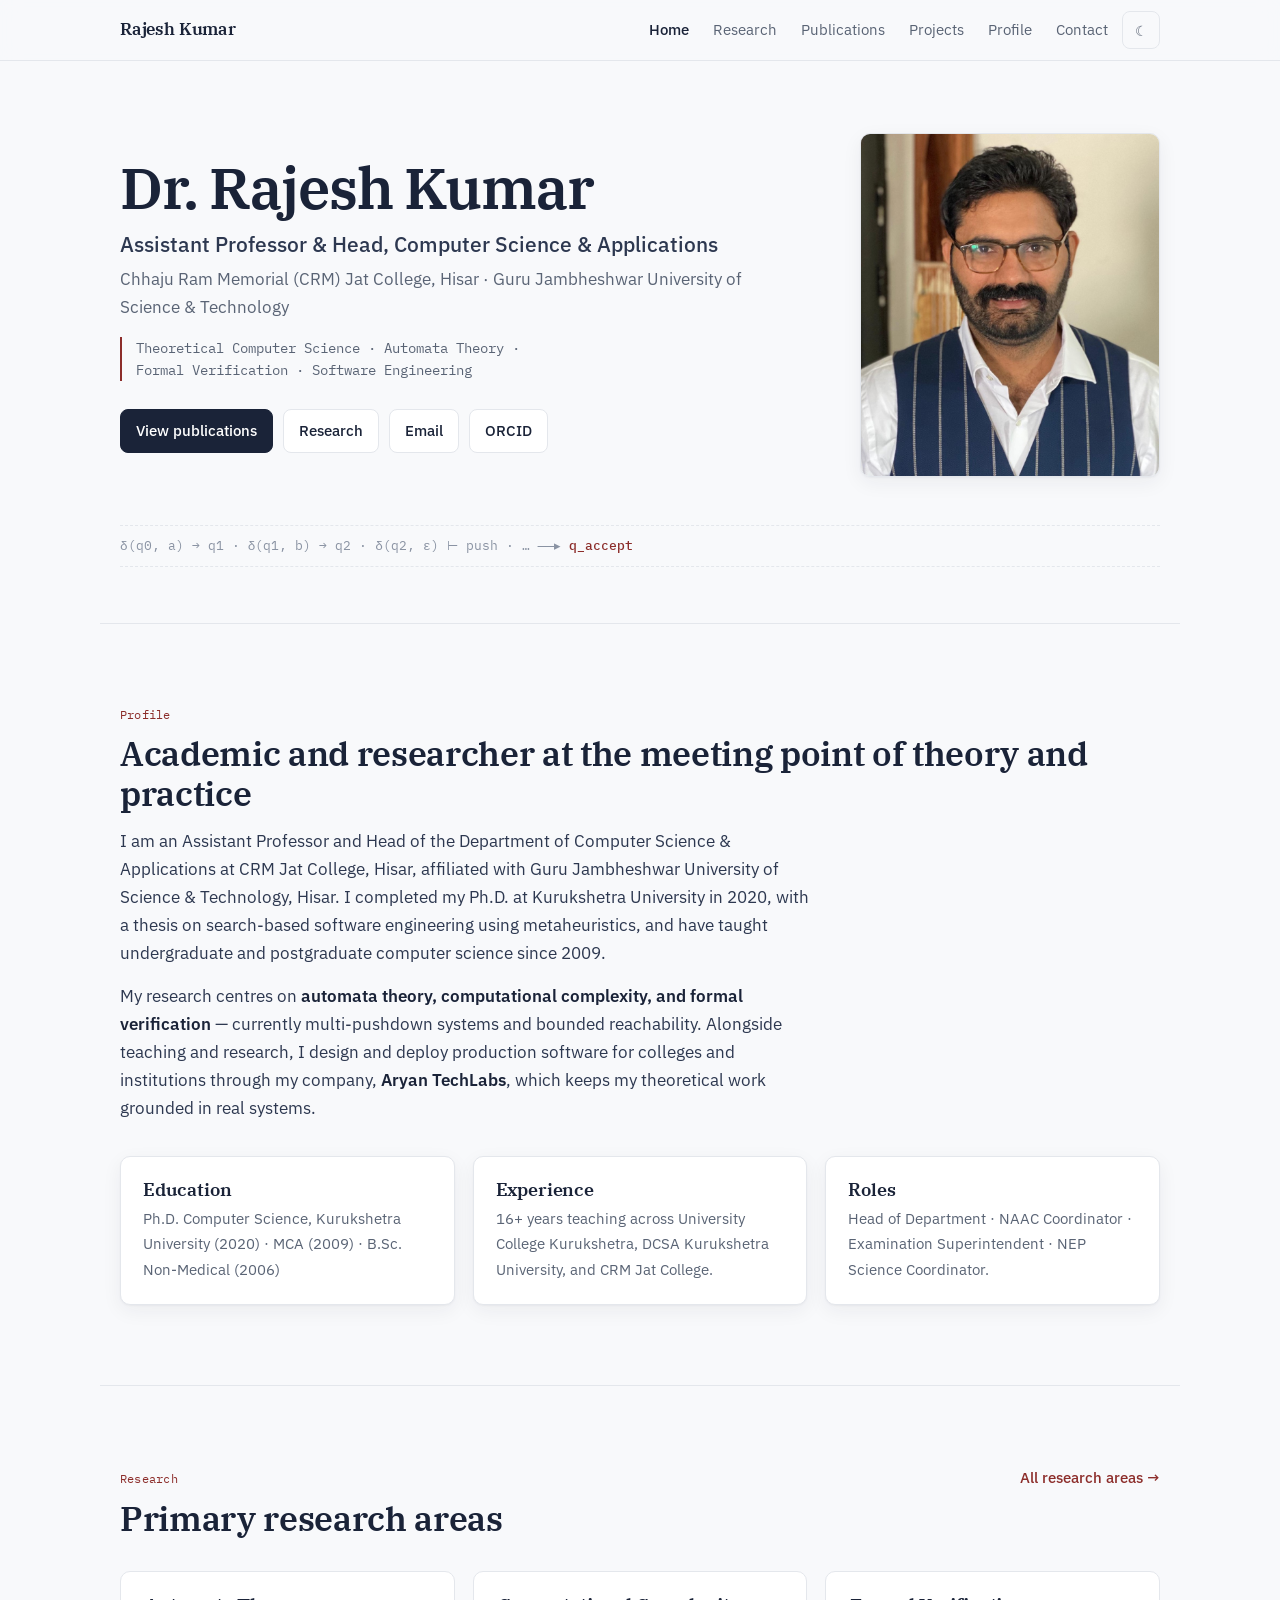
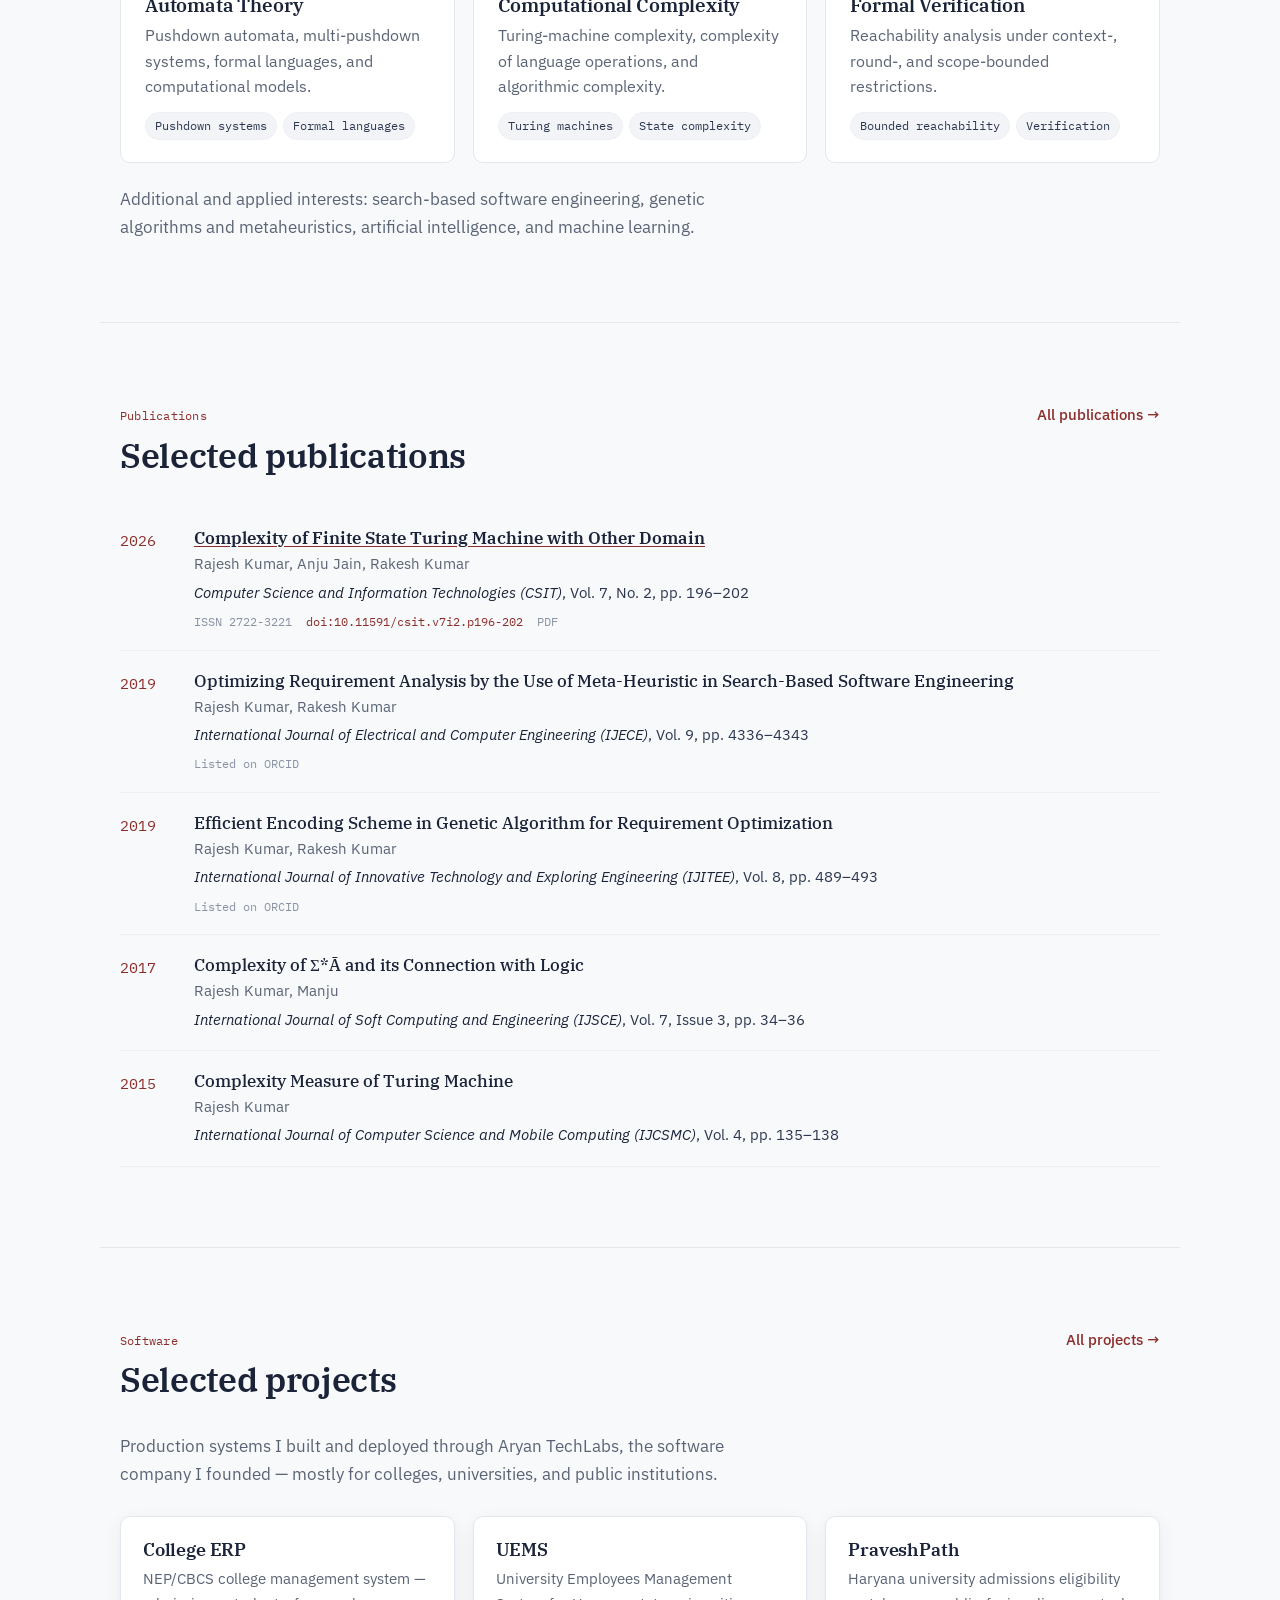
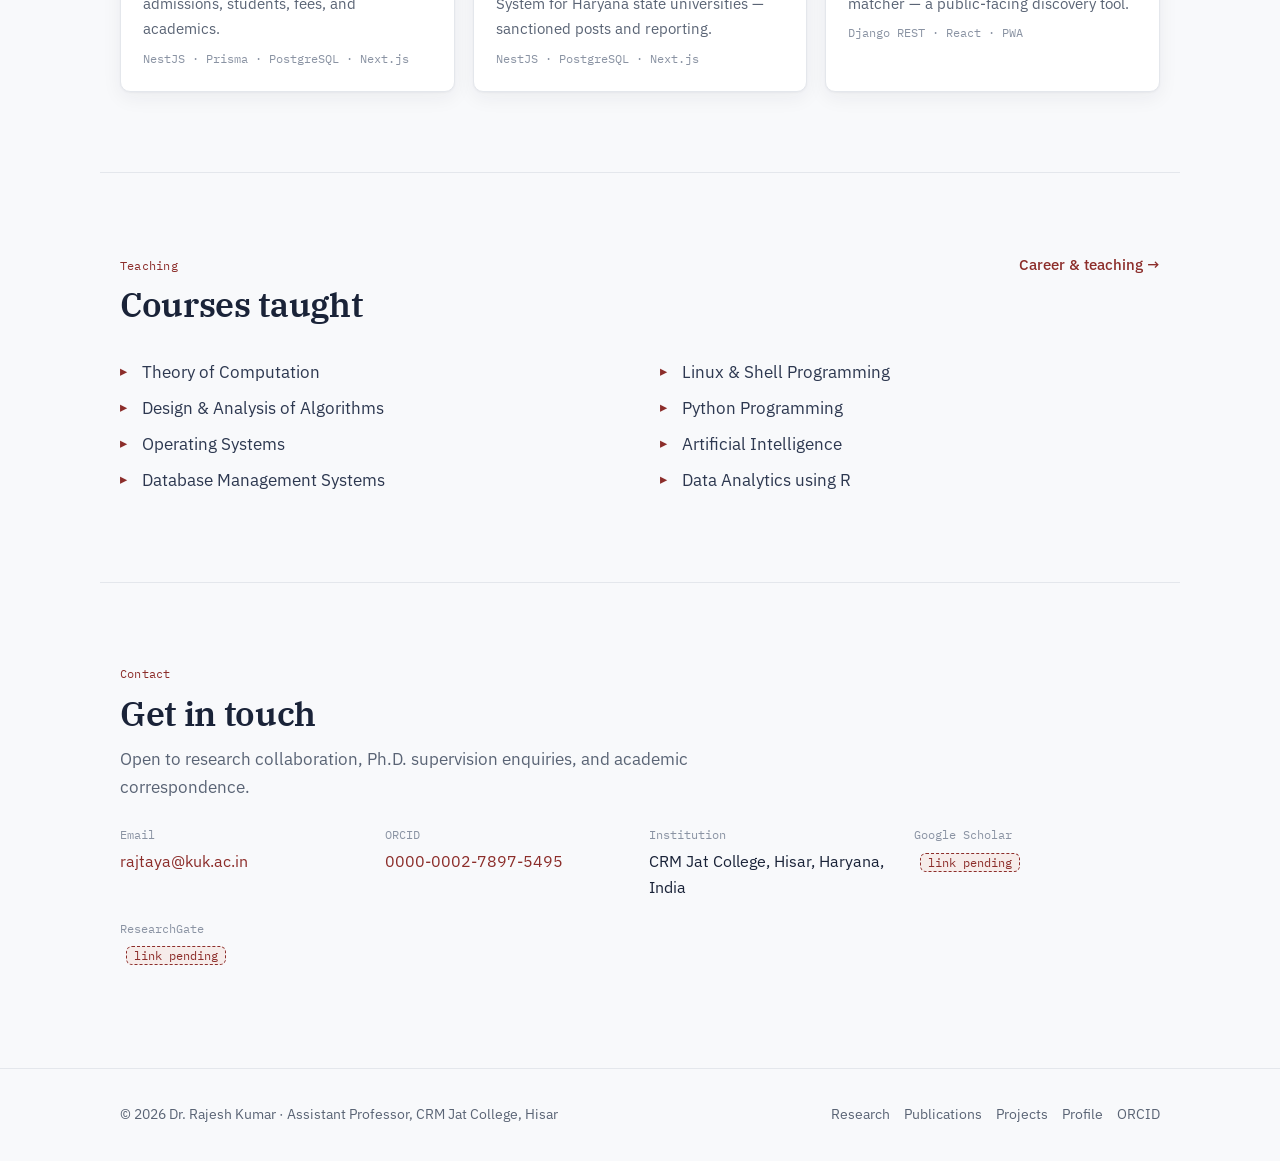
==== commit 373fc81e: "Rebuild as a genuine academic faculty website Replace the Wikipedia-impersonation page with a modern" ====
--- a/index.html
+++ b/index.html
@@ -1,870 +1,307 @@
 <!DOCTYPE html>
 <html lang="en">
 <head>
-    <meta charset="UTF-8">
-    <meta name="viewport" content="width=device-width, initial-scale=1.0">
-    <title>Rajesh Kumar (computer scientist) - Wikipedia</title>
-    <style>
-        * { margin: 0; padding: 0; box-sizing: border-box; }
-
-        body {
-            font-family: 'Linux Libertine', 'Georgia', 'Times', serif;
-            font-size: 14px;
-            line-height: 1.6;
-            color: #202122;
-            background: #f8f9fa;
-        }
-
-        /* Wikipedia Header */
-        .wiki-header {
-            background: #fff;
-            border-bottom: 1px solid #a7d7f9;
-            padding: 0;
-        }
-        .wiki-header-inner {
-            max-width: 1200px;
-            margin: 0 auto;
-            display: flex;
-            align-items: center;
-            padding: 8px 20px;
-        }
-        .wiki-logo {
-            display: flex;
-            align-items: center;
-            gap: 10px;
-            text-decoration: none;
-            color: #000;
-        }
-        .wiki-logo-img {
-            width: 50px;
-            height: 50px;
-            background: #fff;
-            border-radius: 50%;
-            display: flex;
-            align-items: center;
-            justify-content: center;
-            font-size: 28px;
-            font-weight: bold;
-            color: #000;
-            font-family: 'Linux Libertine', serif;
-        }
-        .wiki-logo-text {
-            font-size: 18px;
-            font-family: 'Linux Libertine', serif;
-            letter-spacing: -0.5px;
-        }
-        .wiki-logo-text small {
-            display: block;
-            font-size: 11px;
-            color: #54595d;
-            letter-spacing: 0;
-        }
-        .wiki-nav {
-            display: flex;
-            gap: 0;
-            margin-left: auto;
-            font-size: 12px;
-        }
-        .wiki-nav a {
-            padding: 6px 12px;
-            color: #0645ad;
-            text-decoration: none;
-            border-bottom: 2px solid transparent;
-        }
-        .wiki-nav a:hover {
-            border-bottom: 2px solid #0645ad;
-        }
-        .wiki-nav a.active {
-            background: #fff;
-            border-bottom: 2px solid #36c;
-            font-weight: bold;
-        }
-
-        /* Tab bar */
-        .wiki-tabs {
-            background: #fff;
-            border-bottom: 1px solid #a7d7f9;
-        }
-        .wiki-tabs-inner {
-            max-width: 1200px;
-            margin: 0 auto;
-            display: flex;
-            padding: 0 20px;
-            font-size: 13px;
-        }
-        .wiki-tabs a {
-            padding: 8px 14px;
-            color: #0645ad;
-            text-decoration: none;
-            border-bottom: 2px solid transparent;
-        }
-        .wiki-tabs a.active {
-            color: #202122;
-            border-bottom: 3px solid #36c;
-            font-weight: normal;
-            background: #fff;
-        }
-
-        /* Main content */
-        .wiki-body {
-            max-width: 1200px;
-            margin: 0 auto;
-            background: #fff;
-            border: 1px solid #a7d7f9;
-            border-top: none;
-            min-height: 100vh;
-        }
-        .wiki-content {
-            padding: 20px 24px;
-        }
-
-        /* Article title */
-        .article-title {
-            font-family: 'Linux Libertine', 'Georgia', serif;
-            font-size: 28px;
-            font-weight: normal;
-            border-bottom: 1px solid #a2a9b1;
-            padding-bottom: 4px;
-            margin-bottom: 16px;
-            color: #000;
-        }
-
-        /* Infobox */
-        .infobox {
-            float: right;
-            clear: right;
-            width: 320px;
-            margin: 0 0 16px 20px;
-            border: 1px solid #a2a9b1;
-            background: #f8f9fa;
-            font-size: 13px;
-            border-spacing: 0;
-            border-collapse: collapse;
-        }
-        .infobox-header {
-            background: #b0c4de;
-            text-align: center;
-            padding: 8px;
-            font-size: 16px;
-            font-weight: bold;
-            color: #000;
-        }
-        .infobox-subheader {
-            background: #d0dff0;
-            text-align: center;
-            padding: 6px;
-            font-size: 13px;
-            font-style: italic;
-        }
-        .infobox-image {
-            text-align: center;
-            padding: 10px;
-            background: #f8f9fa;
-        }
-        .infobox-image .avatar {
-            width: 150px;
-            height: 150px;
-            border-radius: 50%;
-            background: linear-gradient(135deg, #2c3e6b, #4a6fa5);
-            display: flex;
-            align-items: center;
-            justify-content: center;
-            margin: 0 auto;
-            color: #fff;
-            font-size: 52px;
-            font-weight: bold;
-            font-family: 'Georgia', serif;
-        }
-        .infobox td, .infobox th {
-            padding: 5px 8px;
-            vertical-align: top;
-            border-top: 1px solid #e0e0e0;
-        }
-        .infobox th {
-            text-align: left;
-            background: #e8ecf1;
-            font-weight: normal;
-            color: #54595d;
-            width: 110px;
-            font-size: 12px;
-        }
-        .infobox td {
-            background: #f8f9fa;
-        }
-        .infobox a {
-            color: #0645ad;
-            text-decoration: none;
-        }
-        .infobox a:hover {
-            text-decoration: underline;
-        }
-        .infobox-section {
-            background: #dce5f0;
-            text-align: center;
-            font-weight: bold;
-            padding: 5px;
-            font-size: 13px;
-        }
-
-        /* Headings */
-        h2 {
-            font-family: 'Linux Libertine', 'Georgia', serif;
-            font-size: 22px;
-            font-weight: normal;
-            border-bottom: 1px solid #a2a9b1;
-            margin: 24px 0 8px 0;
-            padding-bottom: 2px;
-        }
-        h2 .mw-headline { font-weight: normal; }
-        h2 .mw-editsection {
-            font-size: 12px;
-            font-weight: normal;
-            margin-left: 8px;
-            color: #0645ad;
-            font-family: sans-serif;
-        }
-        h2 .mw-editsection a { color: #0645ad; text-decoration: none; }
-
-        h3 {
-            font-family: 'Linux Libertine', 'Georgia', serif;
-            font-size: 17px;
-            font-weight: bold;
-            margin: 16px 0 6px 0;
-        }
-
-        /* Paragraphs */
-        p { margin-bottom: 10px; }
-        a { color: #0645ad; text-decoration: none; }
-        a:hover { text-decoration: underline; }
-
-        /* Lists */
-        ul, ol {
-            margin: 6px 0 10px 24px;
-        }
-        li { margin-bottom: 3px; }
-
-        /* Table of Contents */
-        .toc {
-            display: inline-block;
-            background: #f8f9fa;
-            border: 1px solid #a2a9b1;
-            padding: 10px 16px;
-            margin: 10px 0 16px 0;
-            font-size: 13px;
-        }
-        .toc-title {
-            font-weight: bold;
-            text-align: center;
-            margin-bottom: 6px;
-        }
-        .toc ol {
-            margin: 0;
-            padding-left: 24px;
-            list-style: none;
-        }
-        .toc li {
-            margin: 2px 0;
-        }
-        .toc a {
-            color: #0645ad;
-        }
-        .tocnumber { margin-right: 4px; }
-
-        /* Wikipedia-style tables */
-        .wikitable {
-            border-collapse: collapse;
-            margin: 10px 0;
-            font-size: 13px;
-            width: 100%;
-        }
-        .wikitable th, .wikitable td {
-            border: 1px solid #a2a9b1;
-            padding: 6px 8px;
-            text-align: left;
-        }
-        .wikitable th {
-            background: #eaecf0;
-            font-weight: bold;
-        }
-        .wikitable tr:nth-child(even) {
-            background: #f8f9fa;
-        }
-
-        /* Categories */
-        .catlinks {
-            background: #f8f9fa;
-            border: 1px solid #a2a9b1;
-            padding: 8px 12px;
-            margin-top: 30px;
-            font-size: 12px;
-        }
-        .catlinks a { color: #0645ad; }
-
-        /* Superscript references */
-        sup.reference {
-            font-size: 11px;
-            color: #0645ad;
-        }
-
-        /* Bold for key terms */
-        .bold-title { font-weight: bold; }
-
-        /* Clear float */
-        .clear { clear: both; }
-
-        /* Footer */
-        .wiki-footer {
-            background: #f8f9fa;
-            border-top: 1px solid #a2a9b1;
-            padding: 16px 24px;
-            font-size: 12px;
-            color: #72777d;
-            text-align: center;
-            margin-top: 30px;
-        }
-
-        @media (max-width: 768px) {
-            .infobox {
-                float: none;
-                width: 100%;
-                margin: 0 0 16px 0;
-            }
-        }
-    </style>
+<meta charset="UTF-8">
+<meta name="viewport" content="width=device-width, initial-scale=1.0">
+<title>Dr. Rajesh Kumar — Computer Science Academic &amp; Researcher</title>
+<meta name="description" content="Dr. Rajesh Kumar, Assistant Professor of Computer Science at CRM Jat College, Hisar (GJUS&T). Research in automata theory, computational complexity, and formal verification, with publications, teaching, and software engineering projects.">
+<meta name="author" content="Dr. Rajesh Kumar">
+<link rel="canonical" href="https://rajtaya.github.io/Rkumar/">
+<meta name="robots" content="index, follow">
+
+<!-- Open Graph / Twitter -->
+<meta property="og:type" content="profile">
+<meta property="og:title" content="Dr. Rajesh Kumar — Computer Science Academic & Researcher">
+<meta property="og:description" content="Assistant Professor of Computer Science. Research in automata theory, computational complexity, and formal verification.">
+<meta property="og:url" content="https://rajtaya.github.io/Rkumar/">
+<meta property="og:image" content="https://rajtaya.github.io/Rkumar/assets/rajesh-kumar-square.jpg">
+<meta property="og:site_name" content="Dr. Rajesh Kumar">
+<meta name="twitter:card" content="summary">
+<meta name="twitter:title" content="Dr. Rajesh Kumar — Computer Science Academic & Researcher">
+<meta name="twitter:description" content="Assistant Professor of Computer Science. Automata theory, computational complexity, formal verification.">
+<meta name="twitter:image" content="https://rajtaya.github.io/Rkumar/assets/rajesh-kumar-square.jpg">
+
+<link rel="icon" href="assets/favicon.svg" type="image/svg+xml">
+<link rel="apple-touch-icon" href="assets/rajesh-kumar-square.jpg">
+
+<link rel="preconnect" href="https://fonts.googleapis.com">
+<link rel="preconnect" href="https://fonts.gstatic.com" crossorigin>
+<link href="https://fonts.googleapis.com/css2?family=IBM+Plex+Mono:wght@400;500&family=IBM+Plex+Sans:wght@400;500;600&family=IBM+Plex+Serif:wght@400;500;600&display=swap" rel="stylesheet">
+<link rel="stylesheet" href="assets/styles.css">
+
+<script type="application/ld+json">
+{
+  "@context": "https://schema.org",
+  "@type": "ProfilePage",
+  "dateModified": "2026-11-01",
+  "mainEntity": {
+    "@type": "Person",
+    "name": "Dr. Rajesh Kumar",
+    "givenName": "Rajesh",
+    "familyName": "Kumar",
+    "honorificPrefix": "Dr.",
+    "jobTitle": "Assistant Professor of Computer Science",
+    "image": "https://rajtaya.github.io/Rkumar/assets/rajesh-kumar-square.jpg",
+    "url": "https://rajtaya.github.io/Rkumar/",
+    "email": "rajtaya@kuk.ac.in",
+    "identifier": "https://orcid.org/0000-0002-7897-5495",
+    "worksFor": {
+      "@type": "CollegeOrUniversity",
+      "name": "Chhaju Ram Memorial (CRM) Jat College, Hisar",
+      "parentOrganization": "Guru Jambheshwar University of Science & Technology, Hisar"
+    },
+    "alumniOf": { "@type": "CollegeOrUniversity", "name": "Kurukshetra University" },
+    "knowsAbout": ["Automata Theory", "Computational Complexity", "Formal Verification", "Theory of Computation", "Search-Based Software Engineering", "Genetic Algorithms", "Software Engineering"],
+    "sameAs": ["https://orcid.org/0000-0002-7897-5495"]
+  }
+}
+</script>
 </head>
 <body>
-
-<!-- Wikipedia Header -->
-<div class="wiki-header">
-    <div class="wiki-header-inner">
-        <a class="wiki-logo" href="#">
-            <div class="wiki-logo-img">W</div>
-            <div class="wiki-logo-text">
-                Wikipedia
-                <small>The Free Encyclopedia</small>
-            </div>
-        </a>
-        <nav class="wiki-nav">
-            <a href="#">Main page</a>
-            <a href="#">Contents</a>
-            <a href="#">Current events</a>
-            <a href="#">Random article</a>
-            <a href="#">About Wikipedia</a>
-        </nav>
-    </div>
-</div>
-
-<!-- Tab bar -->
-<div class="wiki-tabs">
-    <div class="wiki-tabs-inner">
-        <a href="#" class="active">Article</a>
-        <a href="#">Talk</a>
-        <a href="#">Read</a>
-        <a href="#">Edit</a>
-        <a href="#">View history</a>
-    </div>
-</div>
-
-<!-- Main Body -->
-<div class="wiki-body">
-    <div class="wiki-content">
-
-        <h1 class="article-title">Rajesh Kumar (computer scientist)</h1>
-
-        <!-- Infobox -->
-        <table class="infobox">
-            <tr><td colspan="2" class="infobox-header">Dr. Rajesh Kumar</td></tr>
-            <tr><td colspan="2" class="infobox-image">
-                <div class="avatar">RK</div>
-            </td></tr>
-            <tr><th>Born</th><td>3 August 1984<br><a href="#">Kurukshetra</a>, <a href="#">Haryana</a>, India</td></tr>
-            <tr><th>Nationality</th><td>Indian</td></tr>
-            <tr><th>Languages</th><td>English, Hindi</td></tr>
-            <tr><th>Alma mater</th><td><a href="#">Kurukshetra University</a></td></tr>
-            <tr><th>Known for</th><td>Search-Based Software Engineering, Theory of Computation, Genetic Algorithms, Full-Stack Web Development</td></tr>
-            <tr><td colspan="2" class="infobox-section">Academic career</td></tr>
-            <tr><th>Field</th><td><a href="#">Computer Science</a></td></tr>
-            <tr><th>Institution</th><td><a href="#">CRM Jat College</a>, Hisar<br>(Guru Jambheshwar University of Science &amp; Technology, Hisar)</td></tr>
-            <tr><th>Designation</th><td>Assistant Professor &amp; Head</td></tr>
-            <tr><th>Department</th><td>Computer Science &amp; Applications</td></tr>
-            <tr><th>Thesis</th><td><i>Search Based Software Engineering Using Metaheuristics</i> (2020)</td></tr>
-            <tr><th>Doctoral advisor</th><td>Kurukshetra University</td></tr>
-            <tr><td colspan="2" class="infobox-section">Online presence</td></tr>
-            <tr><th>Website</th><td>rajtaya@kuk.ac.in</td></tr>
-            <tr><th>ORCID</th><td><a href="https://orcid.org/0000-0002-7897-5495">0000-0002-7897-5495</a></td></tr>
-            <tr><th>Google Scholar</th><td><a href="#">Profile</a></td></tr>
-            <tr><th>ResearchGate</th><td><a href="#">Profile</a></td></tr>
-        </table>
-
-        <!-- Lead paragraph -->
-        <p>
-            <span class="bold-title">Rajesh Kumar</span> (born 3 August 1984) is an Indian <a href="#">computer scientist</a>,
-            academician, and researcher serving as <a href="#">Assistant Professor</a> and Head of the Department of
-            Computer Science &amp; Applications at <a href="#">CRM Jat College</a>, <a href="#">Hisar</a>,
-            <a href="#">Haryana</a>, India, affiliated with <a href="#">Guru Jambheshwar University of Science &amp; Technology</a>, Hisar.
-            He holds a <a href="#">Ph.D.</a> in Computer Science from <a href="#">Kurukshetra University</a>,
-            with his doctoral research focused on <i>Search Based Software Engineering Using Metaheuristics</i>.
-        </p>
-        <p>
-            With over 16 years of teaching and research experience, Kumar specialises in
-            <a href="#">Linux System Administration</a>, <a href="#">Python</a> programming,
-            <a href="#">Machine Learning</a>, <a href="#">Theory of Computation</a>,
-            <a href="#">Design and Analysis of Algorithms</a>, <a href="#">Artificial Intelligence</a>,
-            and <a href="#">Data Structures</a>. He has published 15 research papers in reputed national and
-            international journals indexed in <a href="#">UGC CARE</a>, <a href="#">Scopus</a>, and
-            <a href="#">SCI</a>, and has authored 5 books and book chapters. He is also recognised
-            as an expert in <a href="#">Linux Administration</a> and <a href="#">LaTeX</a> typesetting
-            for academic documentation.
-        </p>
-        <p>
-            Alongside his academic work, Kumar is an active <a href="#">full-stack developer</a>. He builds
-            and deploys production web and mobile applications &mdash; including college ERP, admission,
-            employee-management, and institutional portals &mdash; using a modern technology stack built
-            around <a href="#">TypeScript</a>. His backend work uses <a href="#">Node.js</a> with
-            <a href="#">NestJS</a> and the <a href="#">Django</a> REST Framework, with
-            <a href="#">PostgreSQL</a> databases accessed through the <a href="#">Prisma</a> ORM; on the
-            frontend he works with <a href="#">Next.js</a>, <a href="#">React</a>,
-            <a href="#">Tailwind CSS</a>, and <a href="#">shadcn/ui</a>, and he develops cross-platform
-            mobile apps with <a href="#">React Native</a> (<a href="#">Expo</a>). He deploys and operates
-            these applications on cloud platforms such as <a href="#">Railway</a>, applying
-            <a href="#">Git</a>-based CI/CD workflows.
-        </p>
-
-        <!-- Table of Contents -->
-        <div class="toc">
-            <div class="toc-title">Contents</div>
-            <ol>
-                <li><a href="#early-life"><span class="tocnumber">1</span> Early life and education</a></li>
-                <li><a href="#career"><span class="tocnumber">2</span> Academic career</a></li>
-                <li><a href="#research"><span class="tocnumber">3</span> Research</a>
-                    <ol>
-                        <li><a href="#research-interests"><span class="tocnumber">3.1</span> Research interests</a></li>
-                        <li><a href="#publications"><span class="tocnumber">3.2</span> Selected publications</a></li>
-                    </ol>
-                </li>
-                <li><a href="#books"><span class="tocnumber">4</span> Books and book chapters</a></li>
-                <li><a href="#courses"><span class="tocnumber">5</span> Courses taught</a></li>
-                <li><a href="#skills"><span class="tocnumber">6</span> Technical expertise</a></li>
-                <li><a href="#workshops"><span class="tocnumber">7</span> Workshops, FDPs, and conferences</a></li>
-                <li><a href="#lectures"><span class="tocnumber">8</span> Invited and extension lectures</a></li>
-                <li><a href="#refresher"><span class="tocnumber">9</span> Orientation and refresher courses</a></li>
-                <li><a href="#admin"><span class="tocnumber">10</span> Administrative responsibilities</a></li>
-                <li><a href="#references"><span class="tocnumber">11</span> References</a></li>
-                <li><a href="#external"><span class="tocnumber">12</span> External links</a></li>
-            </ol>
+<a class="skip-link" href="#main">Skip to content</a>
+
+<header class="nav">
+  <div class="nav-inner">
+    <a class="brand" href="index.html">Rajesh&nbsp;Kumar</a>
+    <button id="nav-toggle" class="icon-btn nav-toggle" aria-label="Open menu" aria-expanded="false" aria-controls="nav-links">≡</button>
+    <nav id="nav-links" class="nav-links" aria-label="Primary">
+      <a href="index.html" aria-current="page">Home</a>
+      <a href="research.html">Research</a>
+      <a href="publications.html">Publications</a>
+      <a href="projects.html">Projects</a>
+      <a href="profile.html">Profile</a>
+      <a href="#contact">Contact</a>
+      <button id="theme-toggle" class="icon-btn" aria-label="Toggle theme" title="Toggle light/dark">☾</button>
+    </nav>
+  </div>
+</header>
+
+<main id="main">
+
+  <!-- Hero -->
+  <section class="wrap hero">
+    <div class="hero-grid">
+      <div>
+        <h1 class="hero-name">Dr. Rajesh Kumar</h1>
+        <p class="hero-role">Assistant Professor &amp; Head, Computer Science &amp; Applications</p>
+        <p class="hero-inst">Chhaju Ram Memorial (CRM) Jat College, Hisar · Guru Jambheshwar University of Science &amp; Technology</p>
+        <p class="hero-tagline">Theoretical Computer Science · Automata Theory ·<br>Formal Verification · Software Engineering</p>
+        <div class="hero-actions">
+          <a class="btn btn-primary" href="publications.html">View publications</a>
+          <a class="btn" href="research.html">Research</a>
+          <a class="btn" href="mailto:rajtaya@kuk.ac.in">Email</a>
+          <a class="btn" href="https://orcid.org/0000-0002-7897-5495" rel="noopener">ORCID</a>
         </div>
-
-        <!-- Early life and education -->
-        <h2 id="early-life"><span class="mw-headline">Early life and education</span></h2>
-        <p>
-            Rajesh Kumar was born on 3 August 1984 in <a href="#">Kurukshetra</a>, <a href="#">Haryana</a>, India.
-            He completed his schooling in the Kurukshetra region and pursued his higher education at
-            <a href="#">Kurukshetra University</a>, one of the premier universities in northern India.
-        </p>
-        <p>
-            Kumar obtained his <a href="#">Bachelor of Science</a> (B.Sc.) degree in Non-Medical stream
-            from Kurukshetra University in 2006. He then pursued a <a href="#">Master of Computer Applications</a>
-            (MCA) from the same university, graduating in 2009. He subsequently earned his
-            <a href="#">Doctor of Philosophy</a> (Ph.D.) in Computer Science from Kurukshetra University in 2020,
-            with his doctoral thesis titled <i>"Search Based Software Engineering Using Metaheuristics"</i>,
-            which explored the application of <a href="#">metaheuristic</a> algorithms to software engineering
-            problems such as requirement optimisation and <a href="#">genetic algorithms</a>.
-        </p>
-
-        <!-- Academic career -->
-        <h2 id="career"><span class="mw-headline">Academic career</span></h2>
-        <p>
-            Kumar began his teaching career in 2009 as an Assistant Professor at University College,
-            Kurukshetra (UCK), <a href="#">Kurukshetra University</a>, where he taught undergraduate courses
-            until 2010. He then moved to the Department of Computer Science and Applications (DCSA) at
-            Kurukshetra University, where he served as an Assistant Professor handling postgraduate teaching
-            from 2010 to 2014.
-        </p>
-        <p>
-            Since July 2014, Kumar has been serving as Assistant Professor at
-            <a href="#">CRM Jat College</a>, <a href="#">Hisar</a>, Haryana, affiliated with
-            <a href="#">Guru Jambheshwar University of Science &amp; Technology</a>, Hisar. He was subsequently appointed
-            as Head of the Department of Computer Science &amp; Applications at the same institution.
-            In addition to his teaching duties, he has taken on multiple administrative roles
-            including NAAC Coordinator, Examination Superintendent, and Science Coordinator for
-            the National Education Policy (NEP) Committee.
-        </p>
-
-        <!-- Research -->
-        <h2 id="research"><span class="mw-headline">Research</span></h2>
-
-        <h3 id="research-interests">Research interests</h3>
-        <p>Kumar's research interests span several areas within theoretical and applied computer science:</p>
-        <ul>
-            <li><a href="#">Theory of Computation</a></li>
-            <li><a href="#">Turing Machine</a> Complexity</li>
-            <li><a href="#">Artificial Intelligence</a> and <a href="#">Machine Learning</a></li>
-            <li><a href="#">Automata Theory</a></li>
-            <li><a href="#">Data Analytics</a></li>
-            <li><a href="#">Search-Based Software Engineering</a></li>
-            <li><a href="#">Genetic Algorithms</a> and <a href="#">Metaheuristics</a></li>
-        </ul>
-
-        <h3 id="publications">Selected publications</h3>
-        <p>
-            Kumar has published 15 research papers in journals indexed in UGC CARE, Scopus, and SCI,
-            with an <a href="#">h-index</a> of 1. His publications span topics including genetic algorithms,
-            automata theory, Turing machine complexity, and search-based software engineering.
-        </p>
-
-        <table class="wikitable">
-            <tr>
-                <th style="width:30px">#</th>
-                <th>Title</th>
-                <th>Journal / Publisher</th>
-                <th style="width:50px">Year</th>
-            </tr>
-            <tr>
-                <td>1</td>
-                <td>"A Population Initialization Method by Memetic Algorithm" (with Rakesh Kumar and Sudhir Narula)</td>
-                <td><i>Int. Journal of Advanced Research in Computer Science and Software Engineering (IJARCSSE)</i>, Vol. 3, Issue 4, pp. 519&ndash;523</td>
-                <td>2013</td>
-            </tr>
-            <tr>
-                <td>2</td>
-                <td>"Hybridization in Genetic Algorithms" (with Rakesh Kumar and Girdhar Gopal)</td>
-                <td><i>Int. Journal of Advanced Research in Computer Science and Software Engineering (IJARCSSE)</i>, Vol. 3, Issue 4, pp. 403&ndash;409</td>
-                <td>2013</td>
-            </tr>
-            <tr>
-                <td>3</td>
-                <td>"Alpha Cut Based Novel Selection for Genetic Algorithm" (with Rakesh Kumar and Girdhar Gopal)</td>
-                <td><i>Int. Journal of Computer Applications (Foundation of Computer Science, USA)</i>, Vol. 70, No. 21, pp. 13&ndash;17</td>
-                <td>2013</td>
-            </tr>
-            <tr>
-                <td>4</td>
-                <td>"Novel Crossover Operator for Genetic Algorithm for Permutation Problems" (with Rakesh Kumar and Girdhar Gopal)</td>
-                <td><i>Int. Journal of Soft Computing and Engineering (IJSCE)</i>, Vol. 3, Issue 2, pp. 252&ndash;258</td>
-                <td>2013</td>
-            </tr>
-            <tr>
-                <td>5</td>
-                <td>"State Complexity of Unary and Binary Operations on Regular Languages"</td>
-                <td><i>Advanced Research International Publication House</i>, Vol. 5, pp. 209&ndash;212</td>
-                <td>2015</td>
-            </tr>
-            <tr>
-                <td>6</td>
-                <td>"Complexity Measure of Turing Machine"</td>
-                <td><i>International Journal of Computer Science and Mobile Computing</i>, Vol. 4, pp. 135&ndash;138</td>
-                <td>2015</td>
-            </tr>
-            <tr>
-                <td>7</td>
-                <td>"Automatic Scanning and Parsing using LEX and YACC" (with Manju)</td>
-                <td><i>Int. Journal of Computer Science and Mobile Computing (IJCSMC)</i>, Vol. 6, Issue 7, pp. 77&ndash;82</td>
-                <td>2017</td>
-            </tr>
-            <tr>
-                <td>8</td>
-                <td>"Complexity of Binary and Unary Operations on Regular Grammar" (with Manju)</td>
-                <td><i>Int. Journal of Soft Computing and Engineering (IJSCE)</i>, Vol. 7, Issue 3, pp. 42&ndash;45</td>
-                <td>2017</td>
-            </tr>
-            <tr>
-                <td>9</td>
-                <td>"Innovation for Digital India"</td>
-                <td><i>Int. Journal of Computer Science and Mobile Computing (IJCSMC)</i>, Vol. 6, Issue 7, pp. 173&ndash;177</td>
-                <td>2017</td>
-            </tr>
-            <tr>
-                <td>10</td>
-                <td>"Complexity of &Sigma;*&#256; and its Connection with Logic" (with Manju)</td>
-                <td><i>Int. Journal of Soft Computing and Engineering (IJSCE)</i>, Vol. 7, Issue 3, pp. 34&ndash;36</td>
-                <td>2017</td>
-            </tr>
-            <tr>
-                <td>11</td>
-                <td>"Efficient Encoding Scheme in Genetic Algorithm for Requirement Optimization"</td>
-                <td><i>Blue Eyes Intelligence Engineering and Sciences Publication</i>, Vol. 8, pp. 489&ndash;493</td>
-                <td>2019</td>
-            </tr>
-            <tr>
-                <td>12</td>
-                <td>"Optimizing Requirement Analysis by the Use of Meta-Heuristic in Search Based Software Engineering"</td>
-                <td><i>Institute of Advanced Engineering and Science</i>, Vol. 9, pp. 4336&ndash;4343</td>
-                <td>2019</td>
-            </tr>
-            <tr>
-                <td>13</td>
-                <td>"One-Way Tape Deterministic PDA"</td>
-                <td><i>REDVET &mdash; Revista electr&oacute;nica de Veterinaria</i>, Vol. 24, pp. 532&ndash;534</td>
-                <td>2023</td>
-            </tr>
-            <tr>
-                <td>14</td>
-                <td>"Complexity Measure of Turing Machine in Various Aspect" &mdash; National Conference on Data-Driven AI, Future Computing and Emerging Academic Perspectives (NC DAIFC-2026)</td>
-                <td><i>Int. Journal of Research Culture Society (IJRCS)</i>, ISSN 2456-6683, Vol. 10, Special Issue 44, pp. 36&ndash;39. DOI: 10.2017/IJRCS/NC/DAIFC-26/P05</td>
-                <td>2026</td>
-            </tr>
-            <tr>
-                <td>15</td>
-                <td><a href="papers/complexity-of-finite-state-turing-machine-2026.pdf">"Complexity of Finite State Turing Machine with Other Domain"</a> (with Anju Jain and Rakesh Kumar)</td>
-                <td><i>Computer Science and Information Technologies (CSIT)</i>, ISSN 2722-3221, Vol. 7, No. 2, pp. 196&ndash;202. DOI: <a href="https://doi.org/10.11591/csit.v7i2.p196-202">10.11591/csit.v7i2.p196-202</a></td>
-                <td>2026</td>
-            </tr>
-        </table>
-
-        <!-- Books -->
-        <h2 id="books"><span class="mw-headline">Books and book chapters</span></h2>
-        <p>Kumar has authored or co-authored the following books and book chapters:</p>
-        <table class="wikitable">
-            <tr>
-                <th>Title</th>
-                <th>Publisher</th>
-                <th style="width:50px">Year</th>
-            </tr>
-            <tr>
-                <td><i>Office Tool</i></td>
-                <td>Laxmi Book Depot</td>
-                <td>2024</td>
-            </tr>
-            <tr>
-                <td><i>Digital Efficiency Tool</i></td>
-                <td>Bharat Publication, New Delhi</td>
-                <td>2025</td>
-            </tr>
-            <tr>
-                <td><i>Mathematical Foundation &ndash; II</i></td>
-                <td>Distance Education, Kurukshetra University</td>
-                <td>2016</td>
-            </tr>
-            <tr>
-                <td><i>Web Engineering</i></td>
-                <td>Distance Education, Kurukshetra University</td>
-                <td>2015</td>
-            </tr>
-            <tr>
-                <td>Chapter: <i>Logical Organisation of Computer</i></td>
-                <td>Distance Education, Kurukshetra University</td>
-                <td>2014</td>
-            </tr>
-        </table>
-
-        <!-- Courses taught -->
-        <h2 id="courses"><span class="mw-headline">Courses taught</span></h2>
-        <div style="column-count: 2; column-gap: 30px;">
-            <ul>
-                <li>Linux and Shell Programming</li>
-                <li><a href="#">Theory of Computation</a></li>
-                <li><a href="#">Design &amp; Analysis of Algorithms</a></li>
-                <li><a href="#">Operating Systems</a></li>
-                <li><a href="#">Database Management Systems</a></li>
-                <li><a href="#">Artificial Intelligence</a></li>
-                <li><a href="#">Python</a> Programming</li>
-                <li>Data Analytics using <a href="#">R</a></li>
-            </ul>
-        </div>
-
-        <!-- Technical expertise -->
-        <h2 id="skills"><span class="mw-headline">Technical expertise</span></h2>
-        <table class="wikitable" style="width: auto;">
-            <tr>
-                <th>Category</th>
-                <th>Skills</th>
-            </tr>
-            <tr>
-                <td><b>Expert</b></td>
-                <td><a href="#">Linux</a> Administration, <a href="#">LaTeX</a></td>
-            </tr>
-            <tr>
-                <td><b>Full-stack development</b></td>
-                <td>Full-stack web &amp; mobile application development &mdash; design, build, and cloud deployment</td>
-            </tr>
-            <tr>
-                <td><b>Backend</b></td>
-                <td><a href="#">Node.js</a>, <a href="#">NestJS</a>, <a href="#">Express</a>, <a href="#">Django</a> / <a href="#">Django REST Framework</a>, REST APIs</td>
-            </tr>
-            <tr>
-                <td><b>Frontend</b></td>
-                <td><a href="#">Next.js</a>, <a href="#">React</a>, <a href="#">Tailwind CSS</a>, <a href="#">shadcn/ui</a>, <a href="#">EJS</a></td>
-            </tr>
-            <tr>
-                <td><b>Mobile</b></td>
-                <td><a href="#">React Native</a> (<a href="#">Expo</a>)</td>
-            </tr>
-            <tr>
-                <td><b>DevOps &amp; cloud</b></td>
-                <td><a href="#">Git</a> / <a href="#">GitHub</a>, CI/CD, <a href="#">Railway</a>, <a href="#">Linux</a> server administration</td>
-            </tr>
-            <tr>
-                <td><b>Programming languages</b></td>
-                <td><a href="#">TypeScript</a>, <a href="#">JavaScript</a>, <a href="#">Python</a>, Shell Script, <a href="#">C</a>/<a href="#">C++</a>, <a href="#">Java</a>, <a href="#">R</a></td>
-            </tr>
-            <tr>
-                <td><b>Tools</b></td>
-                <td><a href="#">MATLAB</a>, <a href="#">SPSS</a></td>
-            </tr>
-            <tr>
-                <td><b>Databases</b></td>
-                <td><a href="#">PostgreSQL</a>, <a href="#">MySQL</a>, <a href="#">Oracle</a>, <a href="#">Prisma</a> ORM, <a href="#">Supabase</a></td>
-            </tr>
-            <tr>
-                <td><b>Operating systems</b></td>
-                <td><a href="#">Linux</a>, <a href="#">macOS</a>, <a href="#">Windows</a></td>
-            </tr>
-            <tr>
-                <td><b>LMS platforms</b></td>
-                <td><a href="#">Moodle</a>, <a href="#">Google Classroom</a></td>
-            </tr>
-        </table>
-
-        <!-- Workshops -->
-        <h2 id="workshops"><span class="mw-headline">Workshops, FDPs, and conferences</span></h2>
-        <p>
-            Kumar has attended 31 workshops, <a href="#">Faculty Development Programmes</a> (FDPs),
-            seminars, and conferences between 2013 and 2026, covering topics ranging from data analytics
-            and artificial intelligence to ethical hacking, intellectual property rights, and digital
-            transformation. He has presented papers at several of these events.
-        </p>
-        <table class="wikitable">
-            <tr>
-                <th style="width:50px">Year</th>
-                <th>Event</th>
-            </tr>
-            <tr><td>2013</td><td>One-Day Workshop on National e-Governance Plan (NeGP) &mdash; IT Cell, KUK with Dept. of Electronics &amp; IT, Govt. of India (23 Apr 2013)</td></tr>
-            <tr><td>2013</td><td>2-Day National Level Workshop on Curriculum Revision &mdash; DCSA, KUK (12&ndash;13 Nov 2013)</td></tr>
-            <tr><td>2013</td><td>2-Day National Conference on Computational Sanskrit: Issues &amp; Challenges &mdash; SD College, Ambala Cantt (20&ndash;21 Dec 2013) &middot; <i>presented "Automatic Scanning and Parsing using LEX and YACC"</i></td></tr>
-            <tr><td>2014</td><td>National Seminar: Futuristic Approach to Ethical Hacking &amp; Network Security &mdash; CISKMV, Fatehpur-Pundri (8 Feb 2014) &middot; <i>presented "Threats &amp; Social Networking Sites" (co-author)</i></td></tr>
-            <tr><td>2014</td><td>IBM SEED Program Training &mdash; Rational Software Architect, Kurukshetra (12&ndash;15 May 2014)</td></tr>
-            <tr><td>2014</td><td>National Mission on Education through ICT (NMEICT) Awareness Programme &mdash; NIT Kurukshetra &amp; NITTTR Chandigarh (26 Sep 2014)</td></tr>
-            <tr><td>2015</td><td>National Seminar: Latest Developments in ICT &mdash; Social Networking and Its Security &mdash; DMM, Kurukshetra (11 Feb 2015) &middot; <i>submitted "Enhanced Crossover Operator for TSP in Genetic Algorithms"</i></td></tr>
-            <tr><td>2015</td><td>2-Day International Conference: Crop Technology-Led Agricultural Development &amp; Sustainability of Eco-System in India &mdash; ICSSR, University College, KUK (26&ndash;27 Mar 2015) &middot; <i>presented "Risk Benefit Assessment of Pesticides Use on Agriculture and Eco-System"</i></td></tr>
-            <tr><td>2015</td><td>National Seminar: Cyber Terrorism and National Security &mdash; ICSSR, CRM Jat College, Hisar (11&ndash;12 Apr 2015) &middot; <i>presented "Impact of Media Technologies on Personal &amp; Social Life"</i></td></tr>
-            <tr><td>2015</td><td>5-Day Workshop on Data Analytics &mdash; DCSA, KUK under TEQIP-II (23&ndash;27 Sep 2015)</td></tr>
-            <tr><td>2016</td><td>UGC National Seminar: Smart Bharat &mdash; A Business Perspective &mdash; Dept. of Commerce, KUK (26 Feb 2016) &middot; <i>presented "Innovations for Digital India"</i></td></tr>
-            <tr><td>2016</td><td>2-Day National Seminar: Data Handling Techniques &mdash; Applications in IT &mdash; GMN College, Ambala Cantt (4&ndash;5 Mar 2016) &middot; <i>presented "Complexity of &Sigma;*&#256; and its Connection with Logic"</i></td></tr>
-            <tr><td>2018</td><td>National Seminar: Technological Symposium for the Digital Transformation of India &mdash; CISKMV, Fatehpur-Pundri (16&ndash;17 Mar 2018) &middot; <i>presented "Digital Addiction to Gadgets &amp; its Impact on Health and Lifestyle"</i></td></tr>
-            <tr><td>2018</td><td>National Seminar: Zero Road Deaths and Serious Injuries &mdash; Leading a Paradigm Shift to a Safe System &mdash; CISKMV, Fatehpur-Pundri (20 Oct 2018) &middot; <i>presented "Solving of Traffic Issues using ICT"</i></td></tr>
-            <tr><td>2018</td><td>Two-Week FDP on Entrepreneurship &mdash; ABES / DST, at KUK (19 Nov &ndash; 1 Dec 2018)</td></tr>
-            <tr><td>2019</td><td>Recent Trends in Computer Applications and IT</td></tr>
-            <tr><td>2019</td><td>Recent Advancements in IT &amp; E-Commerce: Present Scenario &amp; Future Prospects (RAITECOM-2019)</td></tr>
-            <tr><td>2019</td><td>One-Day Workshop: NAAC Awareness for Principals and Nodal Officers &mdash; RUSA / IQAC, KUK (11 Jun 2019)</td></tr>
-            <tr><td>2019</td><td>1-Week FDP on Entrepreneurship Development &mdash; DCSA, KUK under TEQIP-III (21&ndash;25 Sep 2019)</td></tr>
-            <tr><td>2020</td><td>One-Day Online FDP on Intellectual Property Rights &mdash; S.A. Jain (PG) College, Ambala City with Rajiv Gandhi National Institute of IP Management (19 May 2020)</td></tr>
-            <tr><td>2020</td><td>5-Day National Level Online FDP on Artificial Intelligence &mdash; Sridevi Women's Engineering College, Hyderabad (22&ndash;26 May 2020)</td></tr>
-            <tr><td>2020</td><td>1-Week FDP on E-Content Development &mdash; GAD-TLC (MHRD PMMMNMTT) with SD College, Ambala Cantt (27&ndash;31 Jul 2020), Grade B</td></tr>
-            <tr><td>2021</td><td>3-Day Online Workshop on Intellectual Property Rights (IPR) &mdash; DCSA, KUK under TEQIP-III (12&ndash;14 Mar 2021)</td></tr>
-            <tr><td>2021</td><td>1-Week Short Term Course: Advances in Biometrics and Image Processing &mdash; DCSA, KUK under TEQIP-III (15&ndash;19 Mar 2021)</td></tr>
-            <tr><td>2021</td><td>Online National Seminar: Role of Digitization during COVID-19 &mdash; SD College, Ambala Cantt (20 Jun 2021) &middot; <i>presented "Blended Approach to Learning &mdash; Its Challenges and Future"</i></td></tr>
-            <tr><td>2021</td><td>1-Week UGC Sponsored Online Workshop on Leadership Development &mdash; UGC-HRDC, Himachal Pradesh University, Shimla (25&ndash;30 Oct 2021)</td></tr>
-            <tr><td>2022</td><td>Online National Seminar: Emerging Trends of Technologies in Current Era &mdash; SD College, Ambala Cantt (20 Mar 2022) &middot; <i>presented "Use of Automata Theory for Software Optimisation"</i></td></tr>
-            <tr><td>2023</td><td>UGC-Approved Short-Term FDP: "Implementation of NEP-2020 for University and College Teachers" &mdash; STRIDE, Indira Gandhi National Open University (IGNOU), New Delhi, under PMMMNMTT (12&ndash;20 Jun 2023), Grade A</td></tr>
-            <tr><td>2026</td><td>National Conference: Data-Driven AI, Future Computing and Emerging Academic Perspectives (DAIFC-26) &mdash; FGM Government College, Adampur (Hisar), sponsored by Directorate of Higher Education Haryana (24 Jan 2026) &middot; <i>presented "Complexity Measure of Turing Machine in Various Aspect"</i></td></tr>
-            <tr><td>2026</td><td>One-Day Multidisciplinary National Seminar: Emerging Technologies and Challenges in Computer Science &amp; Commerce &mdash; Government College Hansi, sponsored by Dept. of Higher Education Haryana (31 Jan 2026) &middot; <i>presented "Behaviour of Recursive Function in Lambda Calculus"</i></td></tr>
-            <tr><td>2026</td><td>UGC-Sponsored Short Term Course: "AI, Machine Learning and Cyber Security (Online)" &mdash; Malaviya Mission Teacher Training Centre (MMTTC), Punjabi University, Patiala (4&ndash;11 Aug 2026), Grade A+</td></tr>
-        </table>
-
-        <!-- Invited and extension lectures -->
-        <h2 id="lectures"><span class="mw-headline">Invited and extension lectures</span></h2>
-        <p>
-            Kumar has delivered invited, guest, and extension lectures at various institutions, and has
-            served as a resource person for UGC-HRDC refresher courses.
-        </p>
-        <table class="wikitable">
-            <tr>
-                <th style="width:50px">Year</th>
-                <th>Lecture</th>
-            </tr>
-            <tr><td>2015</td><td>Extension Lecture: "Analysis &amp; Design of Algorithms (ADA)" &mdash; M.Sc. Computer Science, Guru Nanak Khalsa College, Karnal (14 Oct 2015)</td></tr>
-            <tr><td>2016</td><td>Invited Lecture: "Open Source Software &amp; MOOC" &mdash; Chhaju Ram College of Education, Hisar (11 Nov 2016)</td></tr>
-            <tr><td>2017</td><td>Extension Lecture: "Artificial Intelligence" &mdash; Animation &amp; Multimedia and M.Sc. CS students, Guru Nanak Khalsa College, Karnal (9 Feb 2017)</td></tr>
-            <tr><td>2018</td><td>Extension Lectures: "Theory of Computation" &mdash; MCA students, DCSA, Kurukshetra University (1 &amp; 4 Sep 2018)</td></tr>
-            <tr><td>2019</td><td>Guest Lecture: "Data Structures &amp; Algorithms" &mdash; M.Sc. Computer Science (Sem-I), DCSA, Kurukshetra University (23 Oct 2019)</td></tr>
-            <tr><td>2019</td><td>Resource Person: 4 lectures in UGC-HRDC Refresher Course in Information Technology (Interdisciplinary) &mdash; DCSA, KUK (4&ndash;16 Nov 2019): Seminar Evaluation &middot; ICT-Based Teaching I &amp; II &middot; Microteaching</td></tr>
-        </table>
-
-        <!-- Orientation and refresher courses -->
-        <h2 id="refresher"><span class="mw-headline">Orientation and refresher courses</span></h2>
-        <table class="wikitable">
-            <tr>
-                <th>Course</th>
-                <th>Institution</th>
-                <th style="width:140px">Duration / Grade</th>
-            </tr>
-            <tr>
-                <td>Interdisciplinary Refresher Course &mdash; Advanced Research Methodology</td>
-                <td>TLC Ramanujan College, University of Delhi, in collaboration with M.V.S. Government Arts &amp; Science College, Mahabubnagar (MoE, PMMMNMTT)</td>
-                <td>22 May &ndash; 5 Jun 2023 (2-week online) &middot; Grade A+</td>
-            </tr>
-            <tr>
-                <td>UGC Refresher Course &mdash; Information Technology (Interdisciplinary)</td>
-                <td>UGC-HRDC, Kurukshetra University</td>
-                <td>24 Oct &ndash; 13 Nov 2017 &middot; Grade A</td>
-            </tr>
-            <tr>
-                <td>UGC Orientation Programme</td>
-                <td>UGC Academic Staff College, Kurukshetra University</td>
-                <td>12 Nov &ndash; 9 Dec 2014 &middot; Grade A</td>
-            </tr>
-        </table>
-
-        <!-- Administrative responsibilities -->
-        <h2 id="admin"><span class="mw-headline">Administrative responsibilities</span></h2>
-        <p>In addition to his teaching and research, Kumar has held several administrative positions:</p>
-        <ul>
-            <li>Head, Department of Computer Science &amp; Applications</li>
-            <li>Science Coordinator, <a href="#">National Education Policy</a> (NEP) Committee</li>
-            <li><a href="#">NAAC</a> Coordinator</li>
-            <li>Examination Superintendent</li>
-            <li>Coordinator, Science Day / Technical Events</li>
-            <li>Member, Organising Committee &mdash; "Cyber Terrorism and National Security" (April 11&ndash;12, 2015)</li>
-            <li>Member, Organising Committee &mdash; "Biodiversity &amp; Sustainable Development" (March 24, 2015)</li>
-            <li>Member, Organising Committee &mdash; "Biodiversity &amp; Environmental Sustainability in Modern Era" (February 16, 2019)</li>
-        </ul>
-
-        <!-- References -->
-        <h2 id="references"><span class="mw-headline">References</span></h2>
-        <ol style="font-size: 13px;">
-            <li>Faculty Profile, Department of Computer Science &amp; Applications, CRM Jat College, Hisar.</li>
-            <li>Kurukshetra University Ph.D. Thesis Records (2020).</li>
-            <li>ORCID Profile: 0000-0002-7897-5495.</li>
-            <li>Google Scholar Profile &mdash; Dr. Rajesh Kumar.</li>
-            <li>UGC CARE List of Journals, University Grants Commission, India.</li>
-        </ol>
-
-        <!-- External links -->
-        <h2 id="external"><span class="mw-headline">External links</span></h2>
-        <ul>
-            <li><a href="#">Google Scholar profile</a></li>
-            <li><a href="https://orcid.org/0000-0002-7897-5495">ORCID: 0000-0002-7897-5495</a></li>
-            <li><a href="#">ResearchGate profile</a></li>
-            <li><a href="#">CRM Jat College, Hisar &mdash; Official website</a></li>
-            <li><a href="#">Kurukshetra University &mdash; Official website</a></li>
-        </ul>
-
-        <div class="clear"></div>
-
-        <!-- Categories -->
-        <div class="catlinks">
-            <b>Categories:</b>
-            <a href="#">Living people</a> &middot;
-            <a href="#">1984 births</a> &middot;
-            <a href="#">Indian computer scientists</a> &middot;
-            <a href="#">Kurukshetra University alumni</a> &middot;
-            <a href="#">People from Kurukshetra</a> &middot;
-            <a href="#">Academic staff of CRM Jat College</a> &middot;
-            <a href="#">Researchers in artificial intelligence</a> &middot;
-            <a href="#">Researchers in automata theory</a> &middot;
-            <a href="#">Indian academics</a> &middot;
-            <a href="#">Machine learning researchers</a>
-        </div>
-
-    </div>
-
-    <!-- Footer -->
-    <div class="wiki-footer">
-        This page was last edited on 19 October 2026. &middot;
-        Content is available under <a href="#">Creative Commons Attribution-ShareAlike 4.0 License</a>. &middot;
-        <a href="#">Privacy policy</a> &middot; <a href="#">About Wikipedia</a> &middot; <a href="#">Disclaimers</a>
-    </div>
-</div>
-
+      </div>
+      <figure class="hero-photo">
+        <img src="assets/rajesh-kumar.jpg" width="871" height="1000" alt="Portrait of Dr. Rajesh Kumar" fetchpriority="high">
+      </figure>
+    </div>
+    <div class="tape" aria-hidden="true">δ(q0, a) → q1 · δ(q1, b) → q2 · δ(q2, ε) ⊢ push · … ──▸ <b>q_accept</b></div>
+  </section>
+
+  <!-- About -->
+  <section id="about" class="wrap section">
+    <p class="eyebrow">Profile</p>
+    <h2 class="section-title">Academic and researcher at the meeting point of theory and practice</h2>
+    <div class="prose">
+      <p>I am an Assistant Professor and Head of the Department of Computer Science &amp; Applications at CRM Jat College, Hisar, affiliated with Guru Jambheshwar University of Science &amp; Technology, Hisar. I completed my Ph.D. at Kurukshetra University in 2020, with a thesis on search-based software engineering using metaheuristics, and have taught undergraduate and postgraduate computer science since 2009.</p>
+      <p>My research centres on <strong>automata theory, computational complexity, and formal verification</strong> — currently multi-pushdown systems and bounded reachability. Alongside teaching and research, I design and deploy production software for colleges and institutions through my company, <strong>Aryan TechLabs</strong>, which keeps my theoretical work grounded in real systems.</p>
+    </div>
+    <div class="grid grid-3" style="margin-top:2em">
+      <div class="card">
+        <h3>Education</h3>
+        <p>Ph.D. Computer Science, Kurukshetra University (2020) · MCA (2009) · B.Sc. Non-Medical (2006)</p>
+      </div>
+      <div class="card">
+        <h3>Experience</h3>
+        <p>16+ years teaching across University College Kurukshetra, DCSA Kurukshetra University, and CRM Jat College.</p>
+      </div>
+      <div class="card">
+        <h3>Roles</h3>
+        <p>Head of Department · NAAC Coordinator · Examination Superintendent · NEP Science Coordinator.</p>
+      </div>
+    </div>
+  </section>
+
+  <!-- Research -->
+  <section id="research" class="wrap section">
+    <div class="section-head">
+      <div>
+        <p class="eyebrow">Research</p>
+        <h2 class="section-title">Primary research areas</h2>
+      </div>
+      <a class="more-link" href="research.html">All research areas →</a>
+    </div>
+    <div class="grid grid-3">
+      <div class="area">
+        <h3>Automata Theory</h3>
+        <p>Pushdown automata, multi-pushdown systems, formal languages, and computational models.</p>
+        <ul><li>Pushdown systems</li><li>Formal languages</li></ul>
+      </div>
+      <div class="area">
+        <h3>Computational Complexity</h3>
+        <p>Turing-machine complexity, complexity of language operations, and algorithmic complexity.</p>
+        <ul><li>Turing machines</li><li>State complexity</li></ul>
+      </div>
+      <div class="area">
+        <h3>Formal Verification</h3>
+        <p>Reachability analysis under context-, round-, and scope-bounded restrictions.</p>
+        <ul><li>Bounded reachability</li><li>Verification</li></ul>
+      </div>
+    </div>
+    <p class="section-lead" style="margin-top:1.4em">Additional and applied interests: search-based software engineering, genetic algorithms and metaheuristics, artificial intelligence, and machine learning.</p>
+  </section>
+
+  <!-- Selected publications -->
+  <section id="publications" class="wrap section">
+    <div class="section-head">
+      <div>
+        <p class="eyebrow">Publications</p>
+        <h2 class="section-title">Selected publications</h2>
+      </div>
+      <a class="more-link" href="publications.html">All publications →</a>
+    </div>
+
+    <div class="pub">
+      <div class="pub-year">2026</div>
+      <div>
+        <div class="pub-title"><a class="pub-self" href="papers/complexity-of-finite-state-turing-machine-2026.pdf">Complexity of Finite State Turing Machine with Other Domain</a></div>
+        <div class="pub-authors">Rajesh Kumar, Anju Jain, Rakesh Kumar</div>
+        <div class="pub-venue"><em>Computer Science and Information Technologies (CSIT)</em>, Vol. 7, No. 2, pp. 196–202</div>
+        <div class="pub-meta"><span>ISSN 2722-3221</span> <a href="https://doi.org/10.11591/csit.v7i2.p196-202" rel="noopener">doi:10.11591/csit.v7i2.p196-202</a> <span>PDF</span></div>
+      </div>
+    </div>
+    <div class="pub">
+      <div class="pub-year">2019</div>
+      <div>
+        <div class="pub-title">Optimizing Requirement Analysis by the Use of Meta-Heuristic in Search-Based Software Engineering</div>
+        <div class="pub-authors">Rajesh Kumar, Rakesh Kumar</div>
+        <div class="pub-venue"><em>International Journal of Electrical and Computer Engineering (IJECE)</em>, Vol. 9, pp. 4336–4343</div>
+        <div class="pub-meta"><span>Listed on ORCID</span></div>
+      </div>
+    </div>
+    <div class="pub">
+      <div class="pub-year">2019</div>
+      <div>
+        <div class="pub-title">Efficient Encoding Scheme in Genetic Algorithm for Requirement Optimization</div>
+        <div class="pub-authors">Rajesh Kumar, Rakesh Kumar</div>
+        <div class="pub-venue"><em>International Journal of Innovative Technology and Exploring Engineering (IJITEE)</em>, Vol. 8, pp. 489–493</div>
+        <div class="pub-meta"><span>Listed on ORCID</span></div>
+      </div>
+    </div>
+    <div class="pub">
+      <div class="pub-year">2017</div>
+      <div>
+        <div class="pub-title">Complexity of Σ*Ā and its Connection with Logic</div>
+        <div class="pub-authors">Rajesh Kumar, Manju</div>
+        <div class="pub-venue"><em>International Journal of Soft Computing and Engineering (IJSCE)</em>, Vol. 7, Issue 3, pp. 34–36</div>
+      </div>
+    </div>
+    <div class="pub">
+      <div class="pub-year">2015</div>
+      <div>
+        <div class="pub-title">Complexity Measure of Turing Machine</div>
+        <div class="pub-authors">Rajesh Kumar</div>
+        <div class="pub-venue"><em>International Journal of Computer Science and Mobile Computing (IJCSMC)</em>, Vol. 4, pp. 135–138</div>
+      </div>
+    </div>
+  </section>
+
+  <!-- Projects -->
+  <section id="projects" class="wrap section">
+    <div class="section-head">
+      <div>
+        <p class="eyebrow">Software</p>
+        <h2 class="section-title">Selected projects</h2>
+      </div>
+      <a class="more-link" href="projects.html">All projects →</a>
+    </div>
+    <p class="section-lead">Production systems I built and deployed through Aryan TechLabs, the software company I founded — mostly for colleges, universities, and public institutions.</p>
+    <div class="grid grid-3" style="margin-top:1.6em">
+      <div class="card">
+        <h3>College ERP</h3>
+        <p>NEP/CBCS college management system — admissions, students, fees, and academics.</p>
+        <p style="margin-top:.6em;font-family:var(--mono);font-size:.76rem;color:var(--faint)">NestJS · Prisma · PostgreSQL · Next.js</p>
+      </div>
+      <div class="card">
+        <h3>UEMS</h3>
+        <p>University Employees Management System for Haryana state universities — sanctioned posts and reporting.</p>
+        <p style="margin-top:.6em;font-family:var(--mono);font-size:.76rem;color:var(--faint)">NestJS · PostgreSQL · Next.js</p>
+      </div>
+      <div class="card">
+        <h3>PraveshPath</h3>
+        <p>Haryana university admissions eligibility matcher — a public-facing discovery tool.</p>
+        <p style="margin-top:.6em;font-family:var(--mono);font-size:.76rem;color:var(--faint)">Django REST · React · PWA</p>
+      </div>
+    </div>
+  </section>
+
+  <!-- Teaching snapshot -->
+  <section id="teaching" class="wrap section">
+    <div class="section-head">
+      <div>
+        <p class="eyebrow">Teaching</p>
+        <h2 class="section-title">Courses taught</h2>
+      </div>
+      <a class="more-link" href="profile.html#teaching">Career &amp; teaching →</a>
+    </div>
+    <ul class="ticklist cols-2">
+      <li>Theory of Computation</li>
+      <li>Design &amp; Analysis of Algorithms</li>
+      <li>Operating Systems</li>
+      <li>Database Management Systems</li>
+      <li>Linux &amp; Shell Programming</li>
+      <li>Python Programming</li>
+      <li>Artificial Intelligence</li>
+      <li>Data Analytics using R</li>
+    </ul>
+  </section>
+
+  <!-- Contact -->
+  <section id="contact" class="wrap section">
+    <p class="eyebrow">Contact</p>
+    <h2 class="section-title">Get in touch</h2>
+    <p class="section-lead">Open to research collaboration, Ph.D. supervision enquiries, and academic correspondence.</p>
+    <div class="contact-grid">
+      <div class="contact-item">
+        <div class="label">Email</div>
+        <div class="value"><a href="mailto:rajtaya@kuk.ac.in">rajtaya@kuk.ac.in</a></div>
+      </div>
+      <div class="contact-item">
+        <div class="label">ORCID</div>
+        <div class="value"><a href="https://orcid.org/0000-0002-7897-5495" rel="noopener">0000-0002-7897-5495</a></div>
+      </div>
+      <div class="contact-item">
+        <div class="label">Institution</div>
+        <div class="value">CRM Jat College, Hisar, Haryana, India</div>
+      </div>
+      <div class="contact-item">
+        <div class="label">Google Scholar</div>
+        <div class="value"><span class="placeholder">link pending</span></div>
+      </div>
+      <div class="contact-item">
+        <div class="label">ResearchGate</div>
+        <div class="value"><span class="placeholder">link pending</span></div>
+      </div>
+    </div>
+  </section>
+
+</main>
+
+<footer class="footer">
+  <div class="wrap footer-inner">
+    <p>© 2026 Dr. Rajesh Kumar · Assistant Professor, CRM Jat College, Hisar</p>
+    <nav class="foot-links" aria-label="Footer">
+      <a href="research.html">Research</a>
+      <a href="publications.html">Publications</a>
+      <a href="projects.html">Projects</a>
+      <a href="profile.html">Profile</a>
+      <a href="https://orcid.org/0000-0002-7897-5495" rel="noopener">ORCID</a>
+    </nav>
+  </div>
+</footer>
+
+<script src="assets/site.js" defer></script>
 </body>
 </html>
--- a/assets/styles.css
+++ b/assets/styles.css
@@ -0,0 +1,320 @@
+/* ==========================================================================
+   Dr. Rajesh Kumar — academic site
+   Design system: IBM Plex Serif (display) / Sans (text) / Mono (notation)
+   Palette: cool paper, slate-navy ink, academic garnet accent. Light + dark.
+   ========================================================================== */
+
+:root {
+  --paper:   #f8f9fb;
+  --surface: #ffffff;
+  --surface-2: #f2f4f8;
+  --ink:     #1a2338;
+  --ink-2:   #2d3850;
+  --muted:   #5a6475;
+  --faint:   #8a93a3;
+  --line:    #e4e7ec;
+  --line-2:  #eef0f4;
+  --accent:  #8c2d2a;      /* garnet */
+  --accent-ink: #7a2724;
+  --accent-wash: #f6ecea;
+  --focus:   #2f5fd0;
+
+  --serif: "IBM Plex Serif", Georgia, "Times New Roman", serif;
+  --sans:  "IBM Plex Sans", system-ui, -apple-system, Segoe UI, Roboto, sans-serif;
+  --mono:  "IBM Plex Mono", ui-monospace, SFMono-Regular, Menlo, monospace;
+
+  --maxw: 1080px;
+  --prose: 70ch;
+  --radius: 10px;
+  --shadow: 0 1px 2px rgba(26,35,56,.04), 0 6px 20px rgba(26,35,56,.06);
+}
+
+@media (prefers-color-scheme: dark) {
+  :root:not([data-theme="light"]) {
+    --paper:   #10131c;
+    --surface: #171b27;
+    --surface-2: #1d2230;
+    --ink:     #e8ebf2;
+    --ink-2:   #cfd5e2;
+    --muted:   #a4adbe;
+    --faint:   #7b8599;
+    --line:    #2a3040;
+    --line-2:  #222736;
+    --accent:  #e59a95;
+    --accent-ink: #efb0ab;
+    --accent-wash: #241a1a;
+    --focus:   #7aa2ff;
+    --shadow: 0 1px 2px rgba(0,0,0,.3), 0 6px 20px rgba(0,0,0,.35);
+  }
+}
+:root[data-theme="dark"] {
+  --paper:   #10131c;
+  --surface: #171b27;
+  --surface-2: #1d2230;
+  --ink:     #e8ebf2;
+  --ink-2:   #cfd5e2;
+  --muted:   #a4adbe;
+  --faint:   #7b8599;
+  --line:    #2a3040;
+  --line-2:  #222736;
+  --accent:  #e59a95;
+  --accent-ink: #efb0ab;
+  --accent-wash: #241a1a;
+  --focus:   #7aa2ff;
+  --shadow: 0 1px 2px rgba(0,0,0,.3), 0 6px 20px rgba(0,0,0,.35);
+}
+
+/* ---------- reset / base ---------- */
+*, *::before, *::after { box-sizing: border-box; margin: 0; padding: 0; }
+html { scroll-behavior: smooth; -webkit-text-size-adjust: 100%; scroll-padding-top: 76px; }
+@media (prefers-reduced-motion: reduce) { html { scroll-behavior: auto; } }
+
+body {
+  font-family: var(--sans);
+  font-size: 1.0625rem;      /* 17px */
+  line-height: 1.65;
+  color: var(--ink);
+  background: var(--paper);
+  -webkit-font-smoothing: antialiased;
+  text-rendering: optimizeLegibility;
+}
+
+h1, h2, h3, h4 { font-family: var(--serif); font-weight: 600; line-height: 1.2; color: var(--ink); letter-spacing: -0.01em; }
+p { color: var(--ink-2); }
+a { color: var(--accent); text-decoration: none; text-underline-offset: 2px; }
+a:hover { text-decoration: underline; }
+img { max-width: 100%; display: block; }
+strong { font-weight: 600; color: var(--ink); }
+
+:focus-visible { outline: 2.5px solid var(--focus); outline-offset: 2px; border-radius: 3px; }
+
+.skip-link {
+  position: absolute; left: 12px; top: -48px; z-index: 200;
+  background: var(--ink); color: #fff; padding: 9px 14px; border-radius: 8px;
+  transition: top .15s ease;
+}
+.skip-link:focus { top: 12px; text-decoration: none; }
+
+/* ---------- layout ---------- */
+.wrap { max-width: var(--maxw); margin-inline: auto; padding-inline: 20px; }
+.section { padding-block: clamp(44px, 7vw, 80px); border-top: 1px solid var(--line); }
+.section:first-of-type { border-top: none; }
+.prose { max-width: var(--prose); }
+.prose p + p { margin-top: 0.9em; }
+
+.eyebrow {
+  font-family: var(--mono);
+  font-size: .78rem;
+  color: var(--accent);
+  letter-spacing: .02em;
+  margin-bottom: 10px;
+}
+.section-title { font-size: clamp(1.55rem, 3.4vw, 2.1rem); margin-bottom: .35em; }
+.section-lead { color: var(--muted); max-width: 62ch; font-size: 1.06rem; }
+
+/* ---------- nav ---------- */
+.nav {
+  position: sticky; top: 0; z-index: 100;
+  background: color-mix(in srgb, var(--paper) 88%, transparent);
+  backdrop-filter: saturate(1.4) blur(10px);
+  -webkit-backdrop-filter: saturate(1.4) blur(10px);
+  border-bottom: 1px solid var(--line);
+}
+.nav-inner { max-width: var(--maxw); margin-inline: auto; padding: 11px 20px; display: flex; align-items: center; gap: 18px; }
+.brand { font-family: var(--serif); font-weight: 600; font-size: 1.06rem; color: var(--ink); letter-spacing: -.01em; white-space: nowrap; }
+.brand:hover { text-decoration: none; }
+.brand .brand-mono { font-family: var(--mono); color: var(--accent); font-size: .92em; }
+.nav-links { margin-left: auto; display: flex; gap: 4px; align-items: center; }
+.nav-links a { color: var(--muted); font-size: .94rem; padding: 6px 10px; border-radius: 7px; }
+.nav-links a:hover { color: var(--ink); background: var(--surface-2); text-decoration: none; }
+.nav-links a[aria-current="page"] { color: var(--ink); font-weight: 500; }
+
+.icon-btn {
+  background: transparent; border: 1px solid var(--line); color: var(--muted);
+  width: 38px; height: 38px; border-radius: 8px; cursor: pointer; display: inline-flex;
+  align-items: center; justify-content: center; font-family: var(--mono); font-size: .9rem;
+}
+.icon-btn:hover { color: var(--ink); border-color: var(--faint); }
+.nav-toggle { display: none; }
+
+@media (max-width: 760px) {
+  .nav-toggle { display: inline-flex; }
+  .nav-links {
+    display: none; position: absolute; top: 60px; right: 12px; left: 12px;
+    flex-direction: column; gap: 2px; background: var(--surface);
+    border: 1px solid var(--line); border-radius: 12px; padding: 8px; box-shadow: var(--shadow);
+  }
+  .nav-links.open { display: flex; }
+  .nav-links a { padding: 10px 12px; }
+  .nav-links .theme-toggle-li { order: 99; border-top: 1px solid var(--line); margin-top: 4px; padding-top: 6px; }
+}
+
+/* ---------- hero ---------- */
+.hero { padding-top: clamp(40px, 6vw, 72px); padding-bottom: clamp(32px, 5vw, 56px); }
+.hero-grid { display: grid; grid-template-columns: 1fr 300px; gap: clamp(28px, 5vw, 56px); align-items: center; }
+.hero-name { font-size: clamp(2.3rem, 6vw, 3.6rem); line-height: 1.04; letter-spacing: -.02em; }
+.hero-role { font-size: clamp(1.05rem, 2.3vw, 1.3rem); color: var(--ink-2); margin-top: .5em; font-weight: 500; font-family: var(--sans); }
+.hero-inst { color: var(--muted); margin-top: .15em; }
+.hero-tagline {
+  font-family: var(--mono); font-size: .86rem; color: var(--muted);
+  margin-top: 1.2em; padding-left: 14px; border-left: 2px solid var(--accent); line-height: 1.6;
+}
+.hero-actions { margin-top: 1.6em; display: flex; flex-wrap: wrap; gap: 10px; }
+
+.hero-photo { position: relative; }
+.hero-photo img {
+  width: 100%; height: auto; aspect-ratio: 871 / 1000; object-fit: cover;
+  border-radius: var(--radius); border: 1px solid var(--line);
+  box-shadow: var(--shadow);
+}
+.hero-photo figcaption {
+  font-family: var(--mono); font-size: .72rem; color: var(--faint);
+  text-align: right; margin-top: 8px;
+}
+
+/* subject motif: a quiet state-transition tape */
+.tape {
+  font-family: var(--mono); font-size: .8rem; color: var(--faint);
+  border-top: 1px dashed var(--line); border-bottom: 1px dashed var(--line);
+  padding: 9px 0; margin-top: clamp(28px, 5vw, 48px); overflow: hidden; white-space: nowrap;
+}
+.tape b { color: var(--accent); font-weight: 500; }
+
+/* ---------- buttons / profile links ---------- */
+.btn {
+  display: inline-flex; align-items: center; gap: 7px;
+  font-family: var(--sans); font-size: .92rem; font-weight: 500;
+  padding: 9px 15px; border-radius: 8px; border: 1px solid var(--line);
+  color: var(--ink); background: var(--surface); cursor: pointer;
+}
+.btn:hover { border-color: var(--faint); text-decoration: none; background: var(--surface-2); }
+.btn-primary { background: var(--ink); color: #fff; border-color: var(--ink); }
+.btn-primary:hover { background: var(--ink-2); border-color: var(--ink-2); }
+.btn svg { width: 16px; height: 16px; }
+
+/* ---------- cards / grids ---------- */
+.grid { display: grid; gap: 18px; }
+.grid-2 { grid-template-columns: repeat(2, 1fr); }
+.grid-3 { grid-template-columns: repeat(3, 1fr); }
+@media (max-width: 860px) { .grid-3 { grid-template-columns: repeat(2, 1fr); } }
+@media (max-width: 620px) { .grid-2, .grid-3 { grid-template-columns: 1fr; } }
+
+.card {
+  background: var(--surface); border: 1px solid var(--line); border-radius: var(--radius);
+  padding: 22px; box-shadow: var(--shadow);
+}
+.card h3 { font-size: 1.12rem; margin-bottom: .3em; }
+.card p { color: var(--muted); font-size: .96rem; }
+
+/* research areas */
+.area { background: var(--surface); border: 1px solid var(--line); border-radius: var(--radius); padding: 22px 24px; }
+.area h3 { font-size: 1.16rem; margin-bottom: .35em; }
+.area p { color: var(--muted); font-size: .97rem; }
+.area ul { margin-top: .7em; padding-left: 0; list-style: none; display: flex; flex-wrap: wrap; gap: 6px; }
+.area ul li {
+  font-family: var(--mono); font-size: .76rem; color: var(--ink-2);
+  background: var(--surface-2); border: 1px solid var(--line-2); padding: 3px 9px; border-radius: 20px;
+}
+.area.ongoing { border-left: 3px solid var(--accent); }
+.badge-ongoing {
+  display: inline-block; font-family: var(--mono); font-size: .7rem; color: var(--accent);
+  background: var(--accent-wash); padding: 2px 8px; border-radius: 20px; margin-left: 8px; vertical-align: middle;
+}
+
+/* ---------- publications ---------- */
+.pub-group { margin-top: 2.2em; }
+.pub-group > h3 { font-size: 1.22rem; padding-bottom: .3em; border-bottom: 1px solid var(--line); margin-bottom: .2em; }
+.pub {
+  display: grid; grid-template-columns: 58px 1fr; gap: 16px;
+  padding: 18px 0; border-bottom: 1px solid var(--line-2);
+}
+.pub-year { font-family: var(--mono); font-size: .95rem; color: var(--accent); padding-top: 2px; }
+.pub-title { font-family: var(--serif); font-size: 1.07rem; font-weight: 500; color: var(--ink); line-height: 1.35; }
+.pub-authors { font-size: .92rem; color: var(--muted); margin-top: 3px; }
+.pub-venue { font-size: .92rem; color: var(--ink-2); margin-top: 4px; }
+.pub-venue em { color: var(--ink); font-style: italic; }
+.pub-meta { font-family: var(--mono); font-size: .78rem; color: var(--faint); margin-top: 6px; display: flex; flex-wrap: wrap; gap: 6px 14px; }
+.pub-meta a { color: var(--accent); }
+.pub-self { font-weight: 600; color: var(--ink); text-decoration: underline; text-decoration-color: var(--accent); }
+@media (max-width: 520px) { .pub { grid-template-columns: 1fr; gap: 4px; } .pub-year { padding-top: 0; } }
+
+.note {
+  font-size: .9rem; color: var(--muted); background: var(--surface-2);
+  border: 1px solid var(--line); border-left: 3px solid var(--faint);
+  border-radius: 8px; padding: 12px 16px; margin-top: 18px;
+}
+
+/* ---------- timeline ---------- */
+.timeline { margin-top: 1.5em; border-left: 2px solid var(--line); padding-left: 24px; }
+.tl-item { position: relative; padding-bottom: 26px; }
+.tl-item::before {
+  content: ""; position: absolute; left: -31px; top: 4px; width: 11px; height: 11px;
+  border-radius: 50%; background: var(--surface); border: 2px solid var(--accent);
+}
+.tl-item.current::before { background: var(--accent); }
+.tl-when { font-family: var(--mono); font-size: .8rem; color: var(--muted); }
+.tl-role { font-family: var(--serif); font-size: 1.1rem; font-weight: 600; margin-top: 2px; }
+.tl-where { color: var(--ink-2); font-size: .97rem; }
+.tl-note { color: var(--muted); font-size: .93rem; margin-top: 3px; }
+
+/* ---------- skills ---------- */
+.skillset { margin-top: 1.4em; }
+.skillrow { display: grid; grid-template-columns: 210px 1fr; gap: 18px; padding: 15px 0; border-top: 1px solid var(--line-2); }
+.skillrow:first-child { border-top: none; }
+.skillrow h3 { font-family: var(--sans); font-size: .98rem; font-weight: 600; color: var(--ink); }
+.skillrow .skill-note { font-family: var(--mono); font-size: .74rem; color: var(--accent); display: block; margin-top: 3px; font-weight: 400; }
+.tags { display: flex; flex-wrap: wrap; gap: 7px; }
+.tags span { font-size: .86rem; color: var(--ink-2); background: var(--surface-2); border: 1px solid var(--line-2); padding: 4px 11px; border-radius: 7px; }
+@media (max-width: 620px) { .skillrow { grid-template-columns: 1fr; gap: 8px; } }
+
+/* ---------- simple lists (courses, admin, events) ---------- */
+.cols-2 { columns: 2; column-gap: 40px; }
+.cols-2 li { break-inside: avoid; }
+@media (max-width: 620px) { .cols-2 { columns: 1; } }
+.ticklist { list-style: none; padding: 0; }
+.ticklist li { position: relative; padding-left: 22px; margin-bottom: 8px; color: var(--ink-2); }
+.ticklist li::before { content: "▸"; position: absolute; left: 0; color: var(--accent); font-size: .85em; top: 1px; }
+
+/* events / workshops list */
+.events { margin-top: 1.4em; }
+.event { display: grid; grid-template-columns: 56px 1fr; gap: 14px; padding: 13px 0; border-bottom: 1px solid var(--line-2); }
+.event .ev-year { font-family: var(--mono); font-size: .9rem; color: var(--accent); }
+.event .ev-body { font-size: .96rem; color: var(--ink-2); }
+.event .ev-body .ev-present { display: inline-block; font-family: var(--mono); font-size: .72rem; color: var(--accent); background: var(--accent-wash); padding: 1px 7px; border-radius: 12px; margin-left: 4px; }
+@media (max-width: 520px) { .event { grid-template-columns: 1fr; gap: 3px; } }
+
+/* ---------- selected list on homepage ---------- */
+.section-head { display: flex; align-items: baseline; justify-content: space-between; gap: 16px; flex-wrap: wrap; margin-bottom: 1.2em; }
+.more-link { font-family: var(--sans); font-size: .92rem; font-weight: 500; white-space: nowrap; }
+
+/* profile links inline */
+.profiles { display: flex; flex-wrap: wrap; gap: 8px; margin-top: 1.2em; }
+
+/* contact */
+.contact-grid { display: grid; grid-template-columns: repeat(auto-fit, minmax(220px, 1fr)); gap: 18px; margin-top: 1.4em; }
+.contact-item .label { font-family: var(--mono); font-size: .76rem; color: var(--faint); }
+.contact-item .value { font-size: 1.02rem; color: var(--ink); margin-top: 2px; }
+
+/* ---------- footer ---------- */
+.footer { border-top: 1px solid var(--line); padding-block: 34px; margin-top: 20px; }
+.footer-inner { display: flex; flex-wrap: wrap; gap: 14px 26px; align-items: center; justify-content: space-between; }
+.footer p { font-size: .88rem; color: var(--muted); }
+.footer .foot-links { display: flex; flex-wrap: wrap; gap: 14px; }
+.footer .foot-links a { color: var(--muted); font-size: .88rem; }
+.footer .foot-links a:hover { color: var(--ink); }
+
+/* placeholder marker */
+.placeholder {
+  font-family: var(--mono); font-size: .72rem; color: var(--accent);
+  background: var(--accent-wash); border: 1px dashed var(--accent); border-radius: 6px;
+  padding: 1px 7px; margin-left: 6px; white-space: nowrap;
+}
+
+/* page header (interior pages) */
+.page-head { padding-top: clamp(34px, 5vw, 56px); padding-bottom: 8px; }
+.page-head h1 { font-size: clamp(2rem, 5vw, 2.9rem); }
+
+@media (max-width: 760px) {
+  .hero-grid { grid-template-columns: 1fr; }
+  .hero-photo { max-width: 240px; order: -1; }
+}
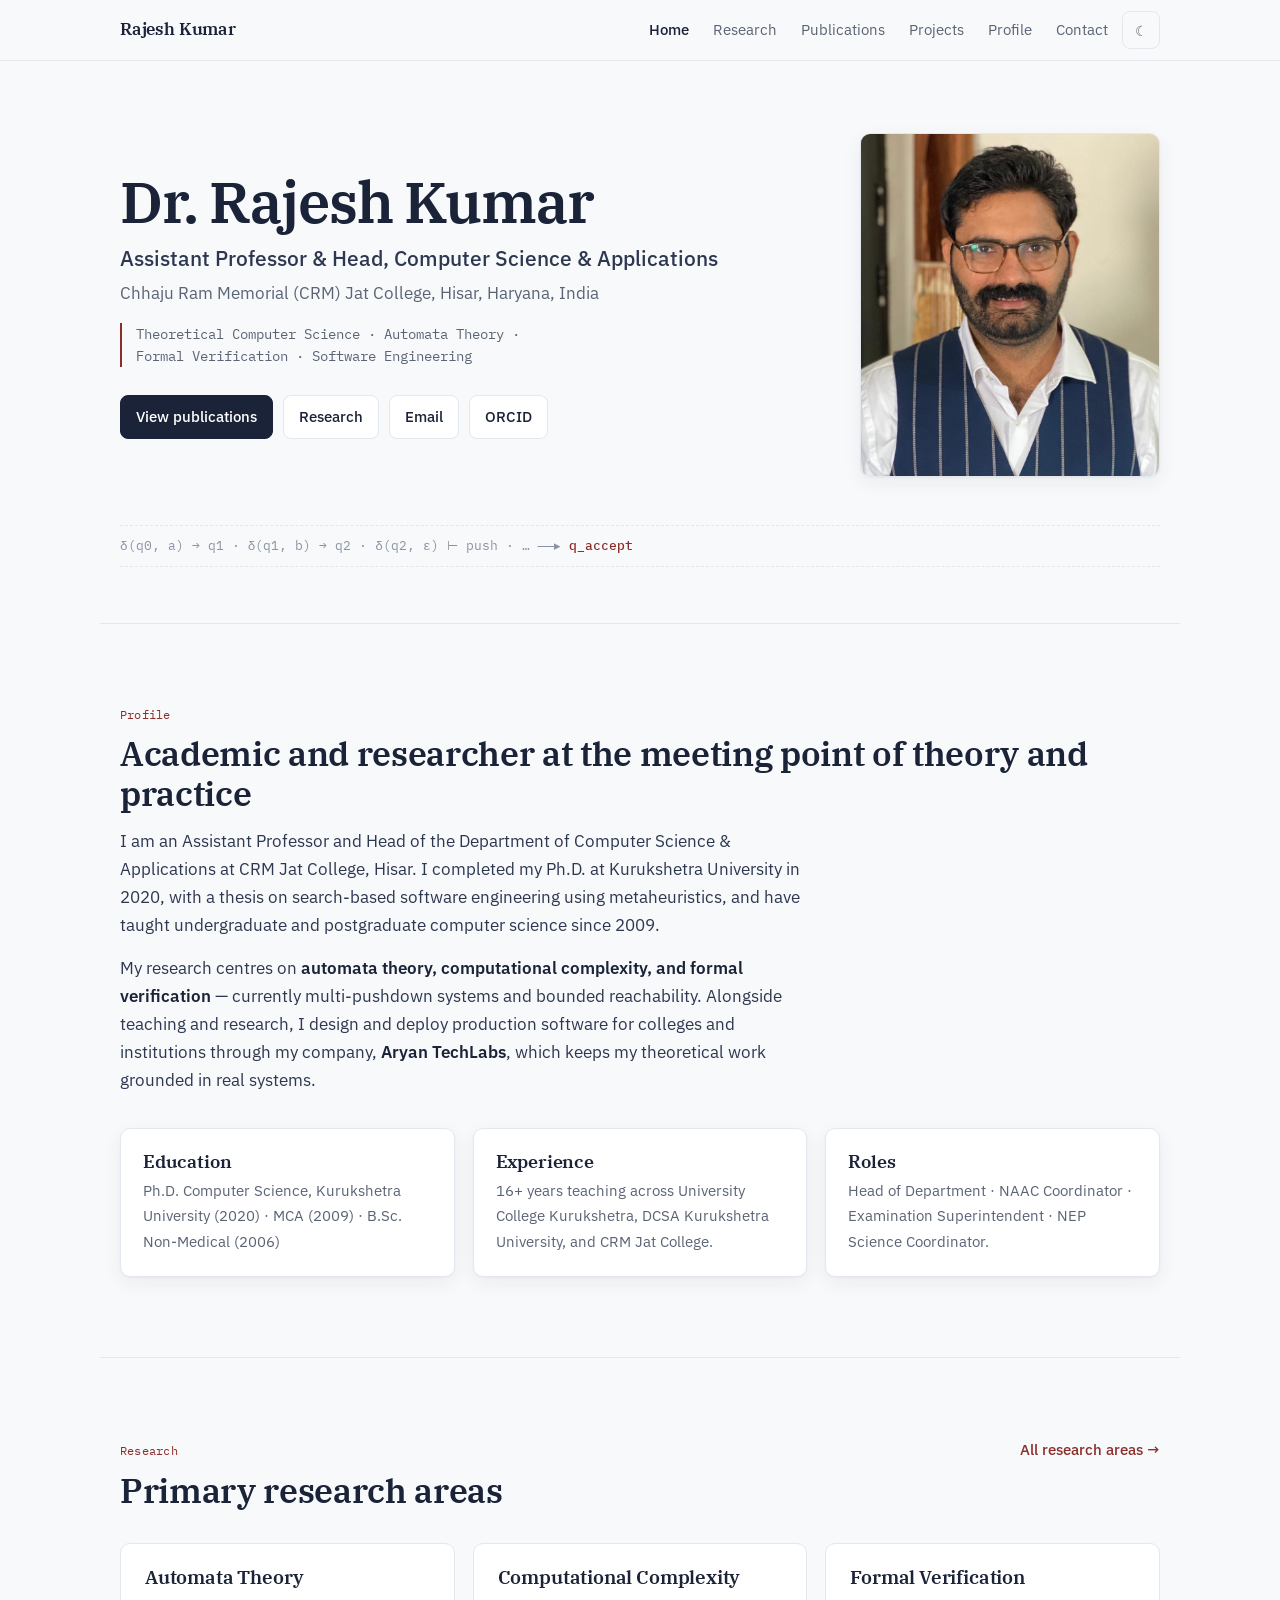
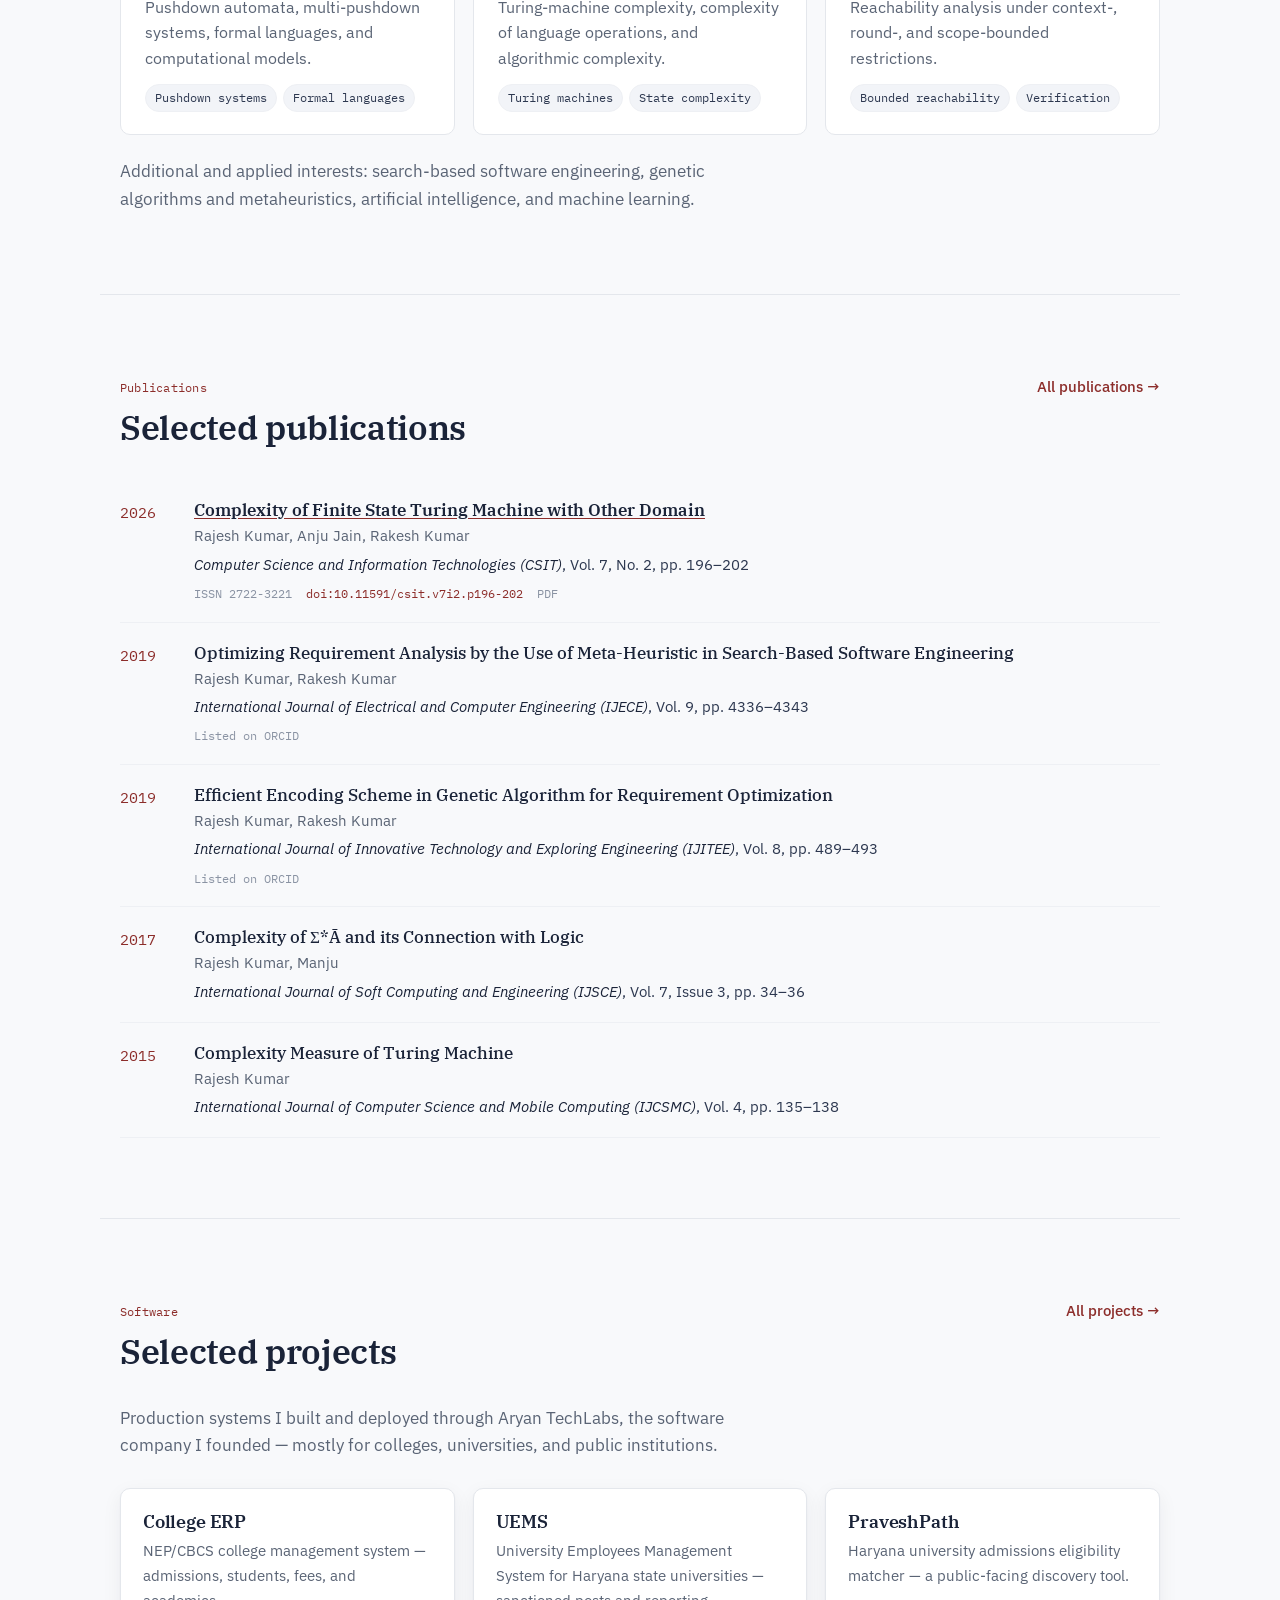
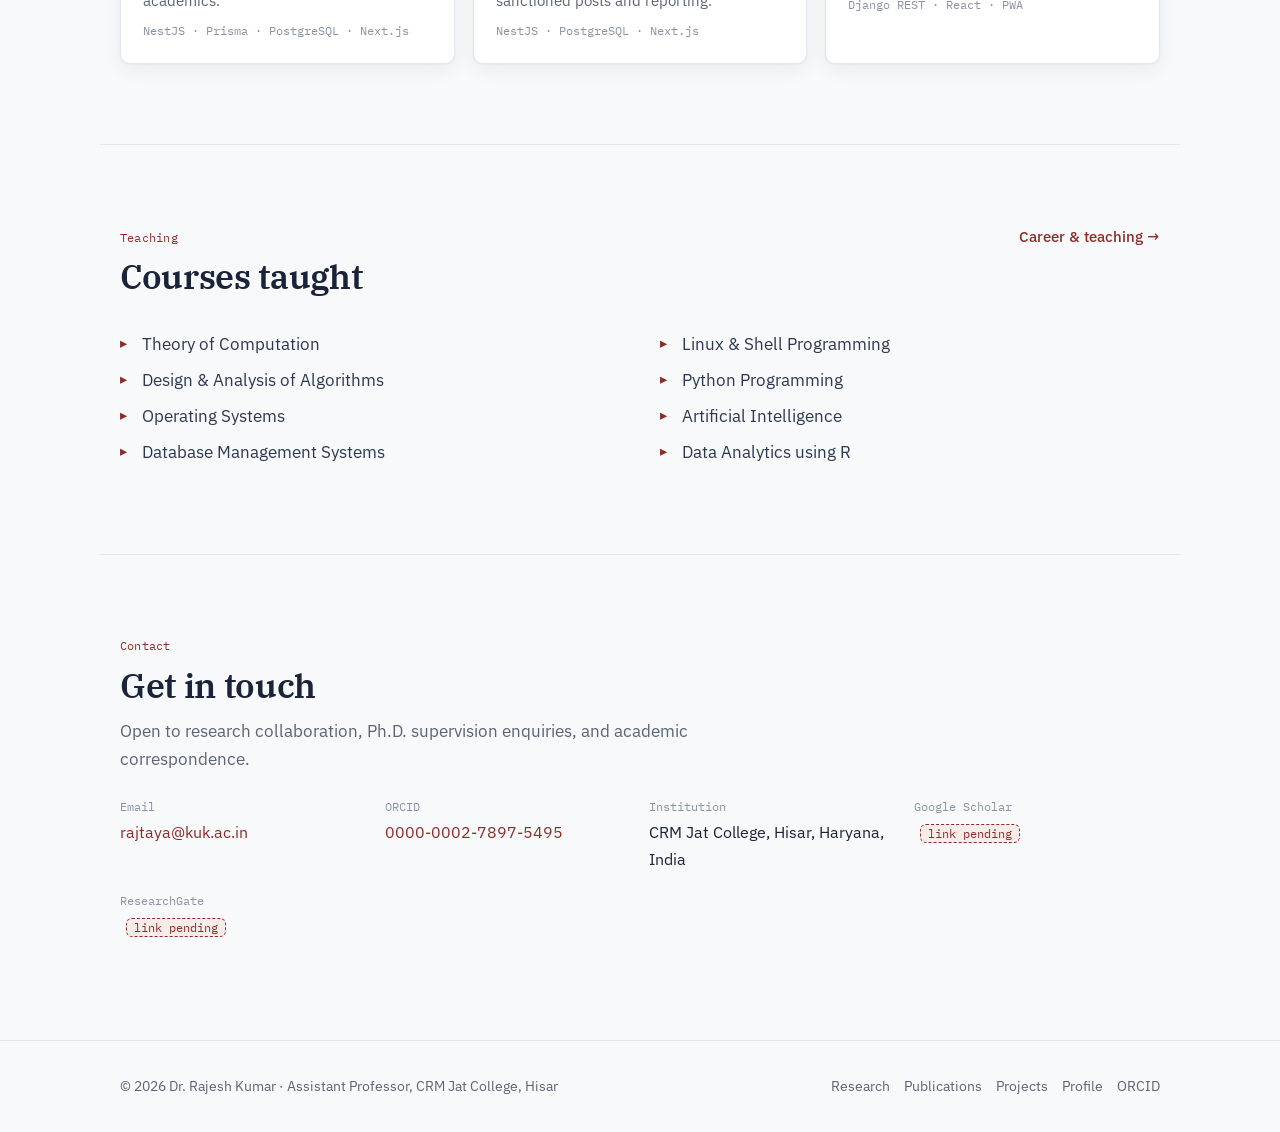
==== commit 3653cb60: "Remove GJUS&T affiliating-university references" ====
--- a/index.html
+++ b/index.html
@@ -4,7 +4,7 @@
 <meta charset="UTF-8">
 <meta name="viewport" content="width=device-width, initial-scale=1.0">
 <title>Dr. Rajesh Kumar — Computer Science Academic &amp; Researcher</title>
-<meta name="description" content="Dr. Rajesh Kumar, Assistant Professor of Computer Science at CRM Jat College, Hisar (GJUS&T). Research in automata theory, computational complexity, and formal verification, with publications, teaching, and software engineering projects.">
+<meta name="description" content="Dr. Rajesh Kumar, Assistant Professor of Computer Science at CRM Jat College, Hisar. Research in automata theory, computational complexity, and formal verification, with publications, teaching, and software engineering projects.">
 <meta name="author" content="Dr. Rajesh Kumar">
 <link rel="canonical" href="https://rajtaya.github.io/Rkumar/">
 <meta name="robots" content="index, follow">
@@ -47,8 +47,7 @@
     "identifier": "https://orcid.org/0000-0002-7897-5495",
     "worksFor": {
       "@type": "CollegeOrUniversity",
-      "name": "Chhaju Ram Memorial (CRM) Jat College, Hisar",
-      "parentOrganization": "Guru Jambheshwar University of Science & Technology, Hisar"
+      "name": "Chhaju Ram Memorial (CRM) Jat College, Hisar"
     },
     "alumniOf": { "@type": "CollegeOrUniversity", "name": "Kurukshetra University" },
     "knowsAbout": ["Automata Theory", "Computational Complexity", "Formal Verification", "Theory of Computation", "Search-Based Software Engineering", "Genetic Algorithms", "Software Engineering"],
@@ -84,7 +83,7 @@
       <div>
         <h1 class="hero-name">Dr. Rajesh Kumar</h1>
         <p class="hero-role">Assistant Professor &amp; Head, Computer Science &amp; Applications</p>
-        <p class="hero-inst">Chhaju Ram Memorial (CRM) Jat College, Hisar · Guru Jambheshwar University of Science &amp; Technology</p>
+        <p class="hero-inst">Chhaju Ram Memorial (CRM) Jat College, Hisar, Haryana, India</p>
         <p class="hero-tagline">Theoretical Computer Science · Automata Theory ·<br>Formal Verification · Software Engineering</p>
         <div class="hero-actions">
           <a class="btn btn-primary" href="publications.html">View publications</a>
@@ -105,7 +104,7 @@
     <p class="eyebrow">Profile</p>
     <h2 class="section-title">Academic and researcher at the meeting point of theory and practice</h2>
     <div class="prose">
-      <p>I am an Assistant Professor and Head of the Department of Computer Science &amp; Applications at CRM Jat College, Hisar, affiliated with Guru Jambheshwar University of Science &amp; Technology, Hisar. I completed my Ph.D. at Kurukshetra University in 2020, with a thesis on search-based software engineering using metaheuristics, and have taught undergraduate and postgraduate computer science since 2009.</p>
+      <p>I am an Assistant Professor and Head of the Department of Computer Science &amp; Applications at CRM Jat College, Hisar. I completed my Ph.D. at Kurukshetra University in 2020, with a thesis on search-based software engineering using metaheuristics, and have taught undergraduate and postgraduate computer science since 2009.</p>
       <p>My research centres on <strong>automata theory, computational complexity, and formal verification</strong> — currently multi-pushdown systems and bounded reachability. Alongside teaching and research, I design and deploy production software for colleges and institutions through my company, <strong>Aryan TechLabs</strong>, which keeps my theoretical work grounded in real systems.</p>
     </div>
     <div class="grid grid-3" style="margin-top:2em">
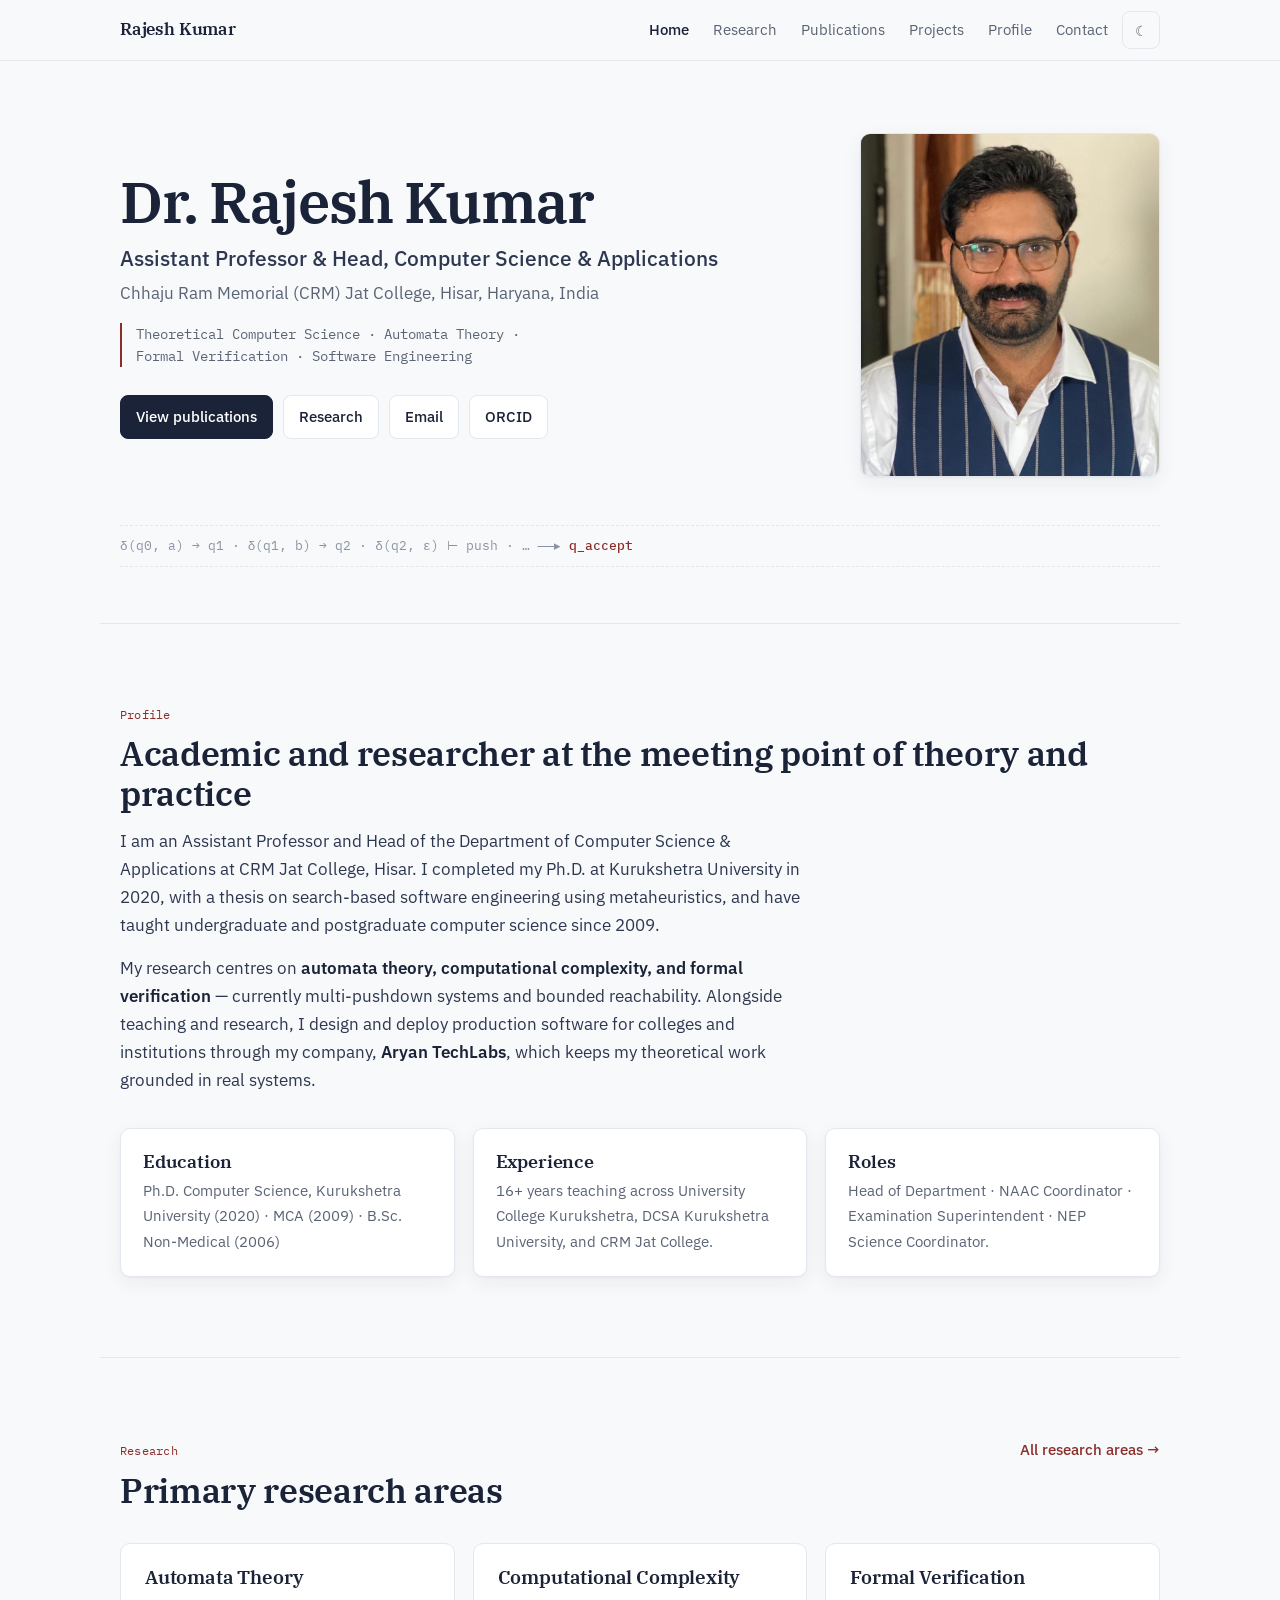
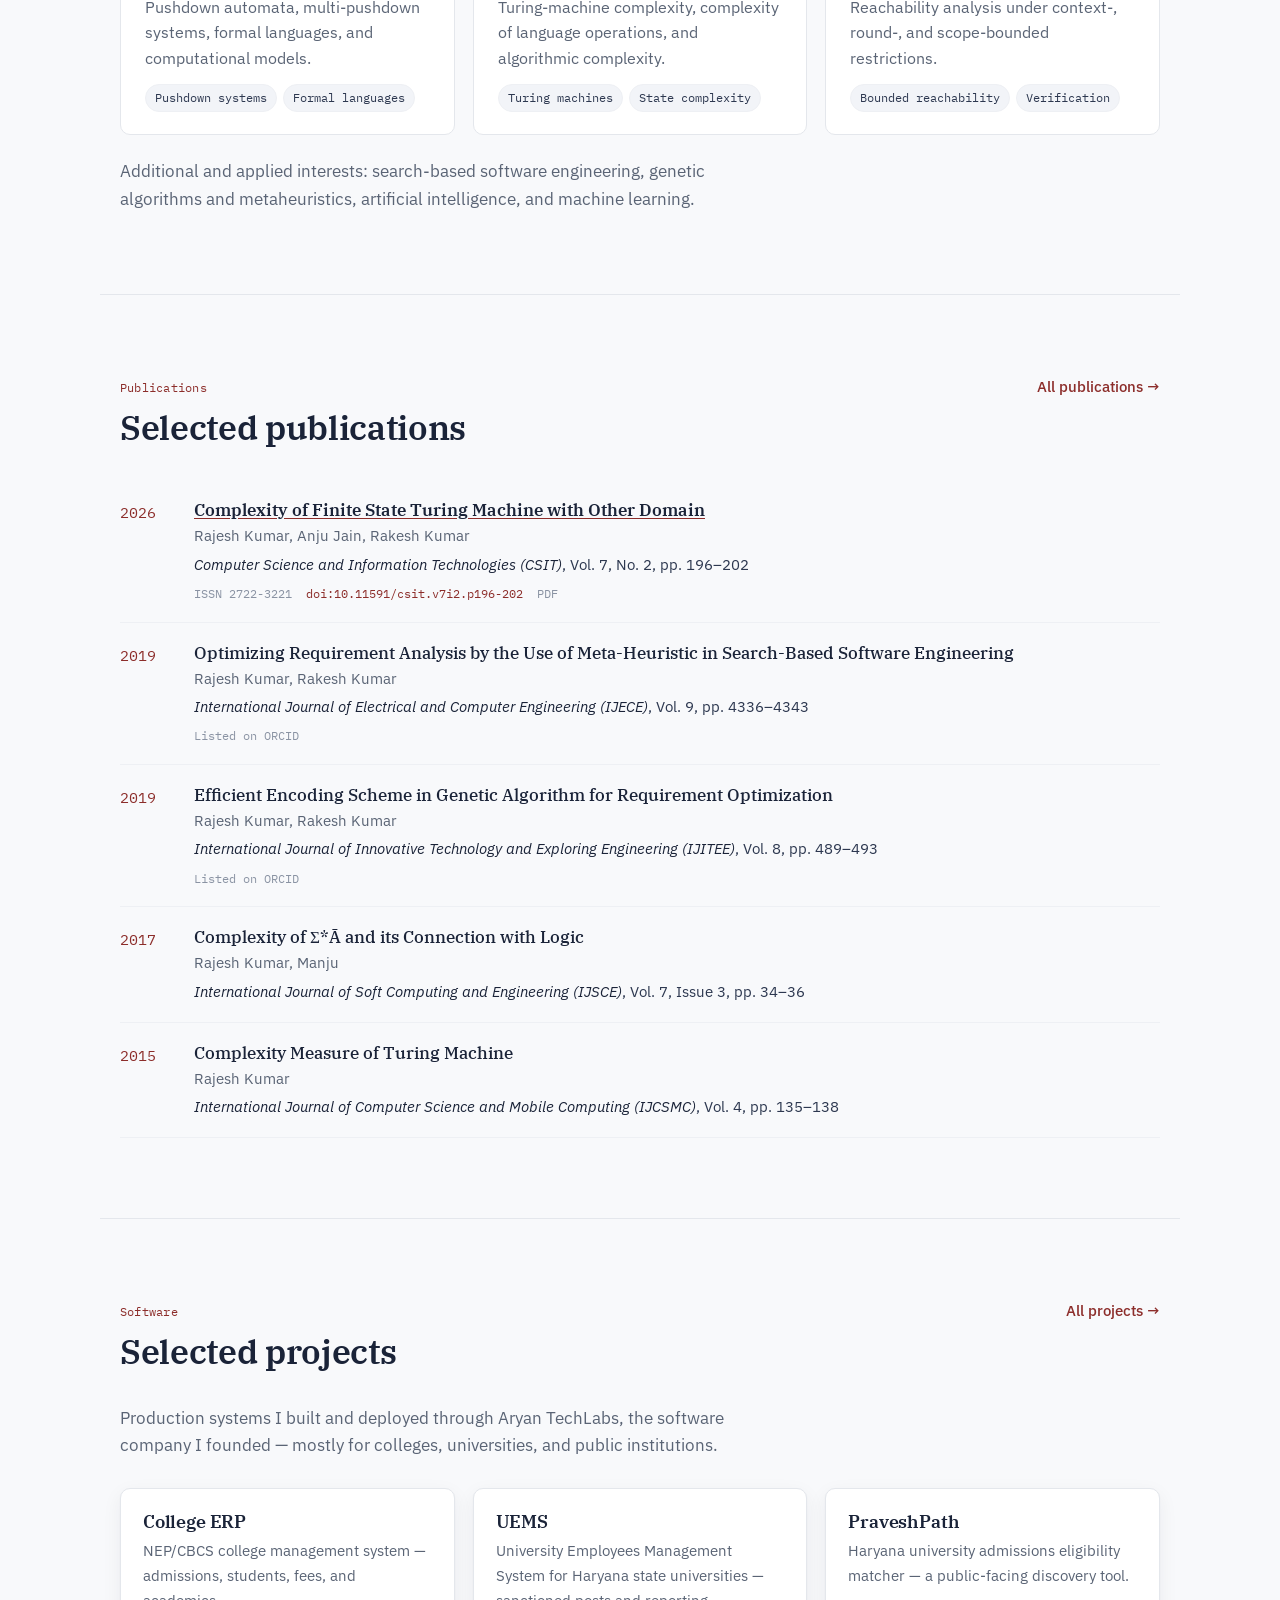
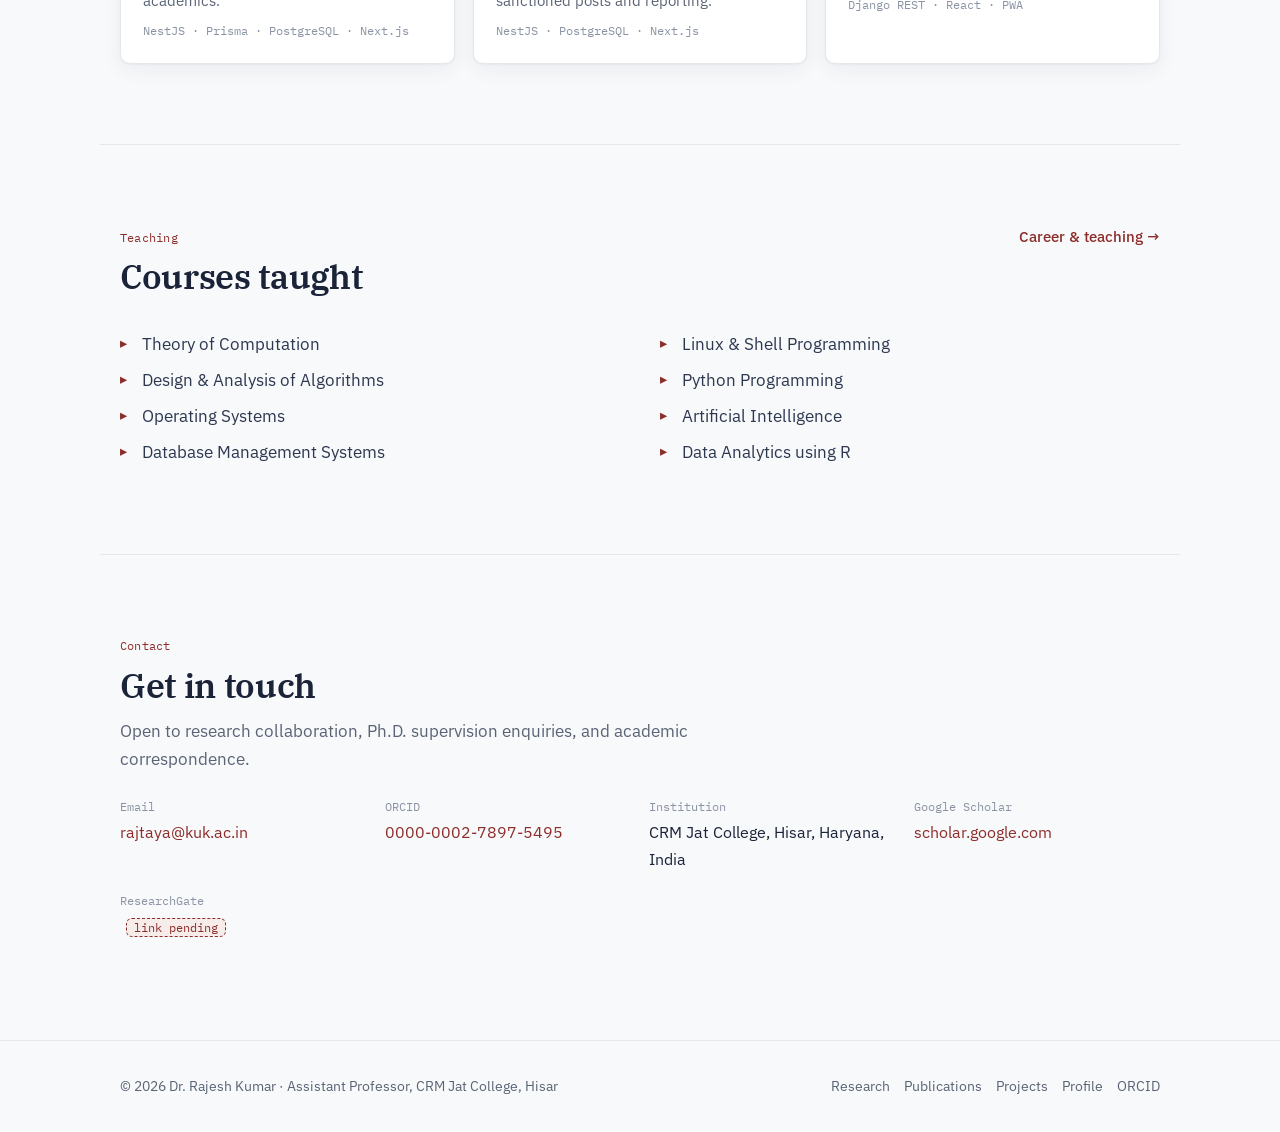
==== commit 95e1b6cb: "Add Google Scholar profile link (contact + JSON-LD sameAs)" ====
--- a/index.html
+++ b/index.html
@@ -51,7 +51,7 @@
     },
     "alumniOf": { "@type": "CollegeOrUniversity", "name": "Kurukshetra University" },
     "knowsAbout": ["Automata Theory", "Computational Complexity", "Formal Verification", "Theory of Computation", "Search-Based Software Engineering", "Genetic Algorithms", "Software Engineering"],
-    "sameAs": ["https://orcid.org/0000-0002-7897-5495"]
+    "sameAs": ["https://orcid.org/0000-0002-7897-5495", "https://scholar.google.com/citations?user=DC4miOsAAAAJ"]
   }
 }
 </script>
@@ -277,7 +277,7 @@
       </div>
       <div class="contact-item">
         <div class="label">Google Scholar</div>
-        <div class="value"><span class="placeholder">link pending</span></div>
+        <div class="value"><a href="https://scholar.google.com/citations?user=DC4miOsAAAAJ" rel="noopener">scholar.google.com</a></div>
       </div>
       <div class="contact-item">
         <div class="label">ResearchGate</div>
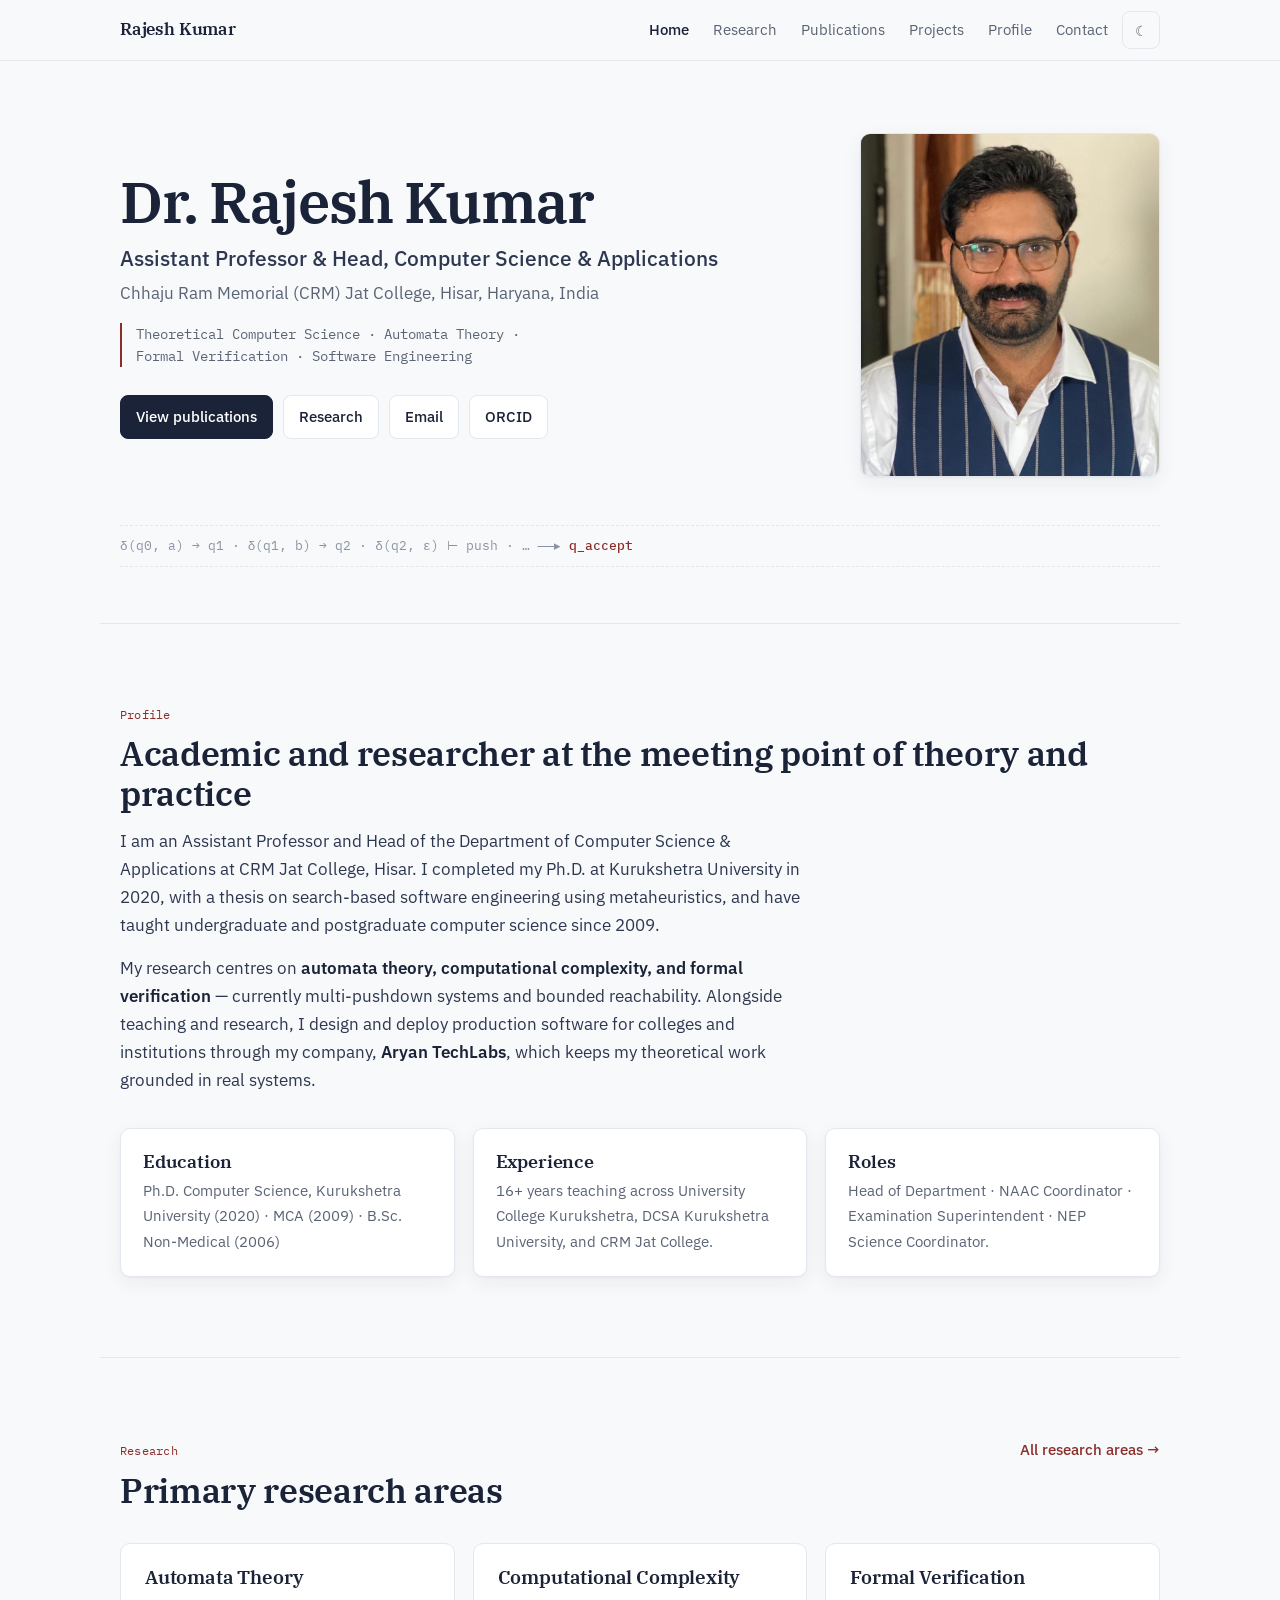
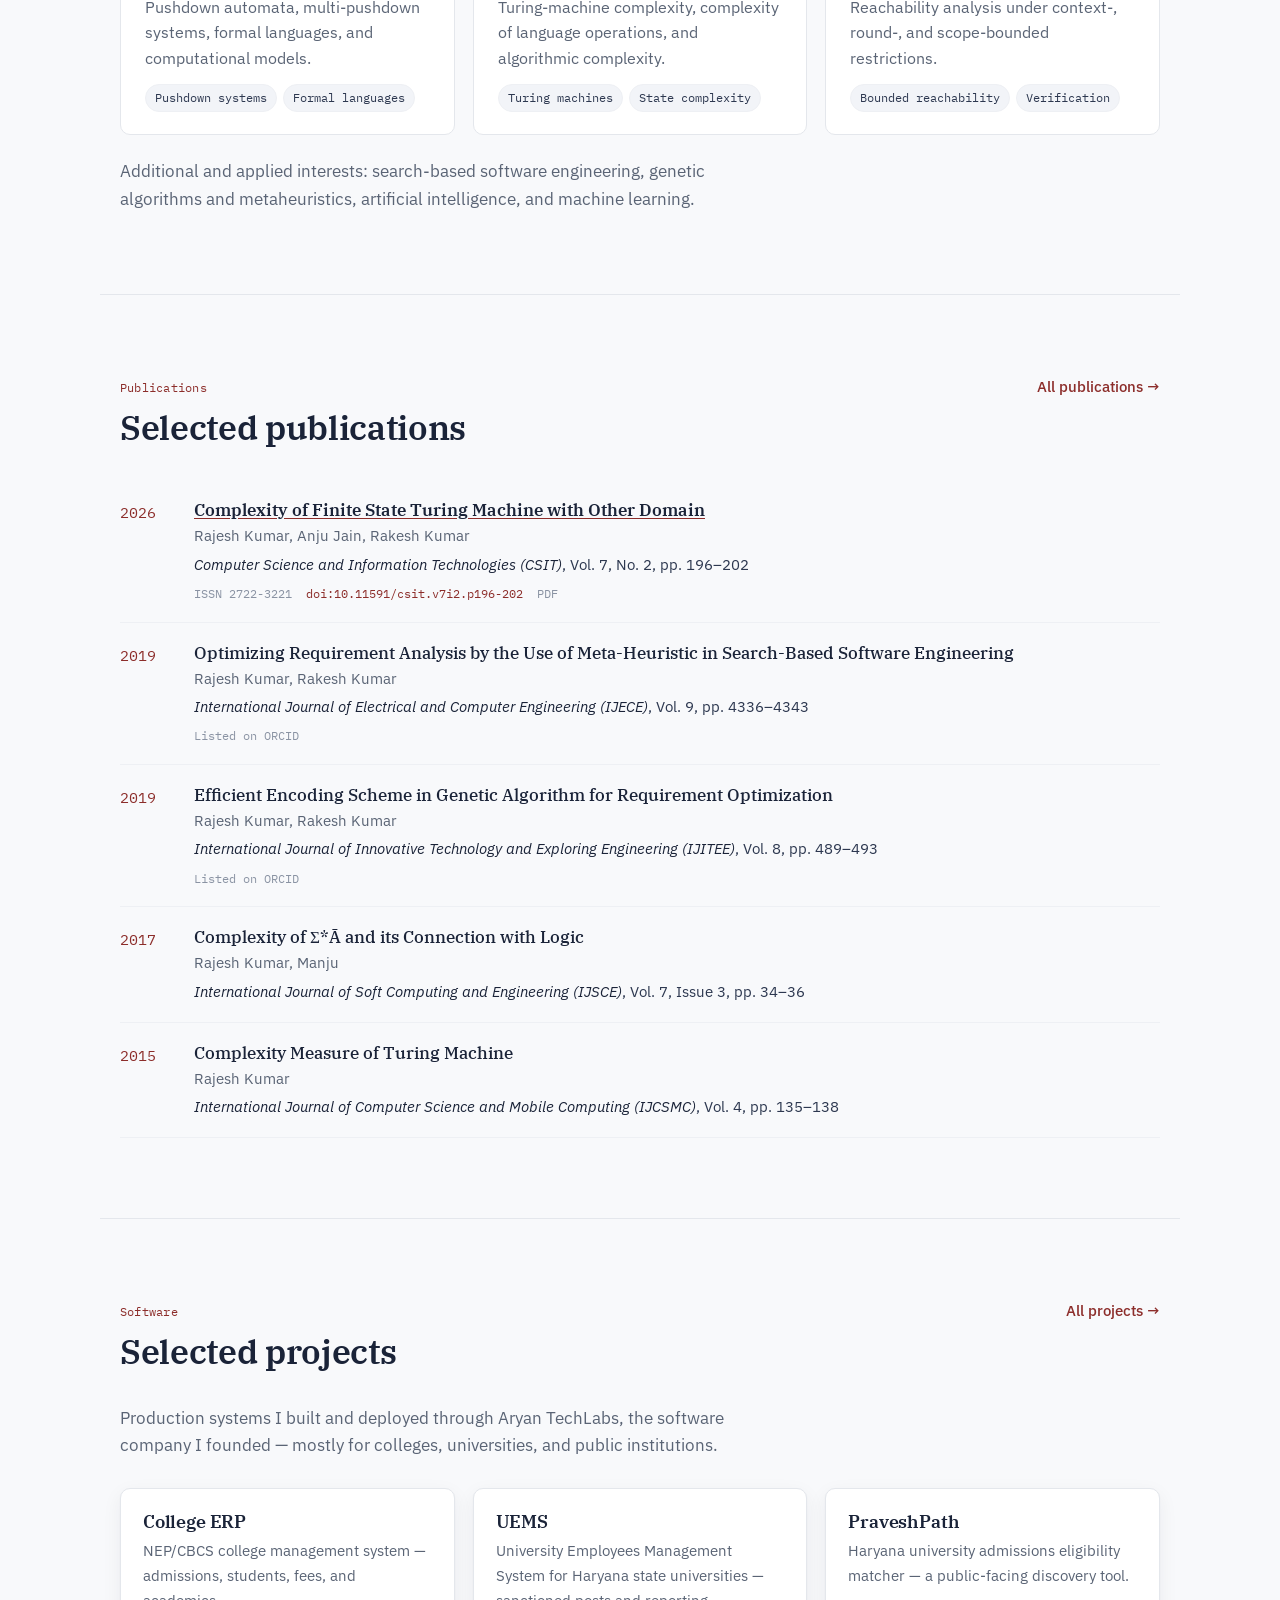
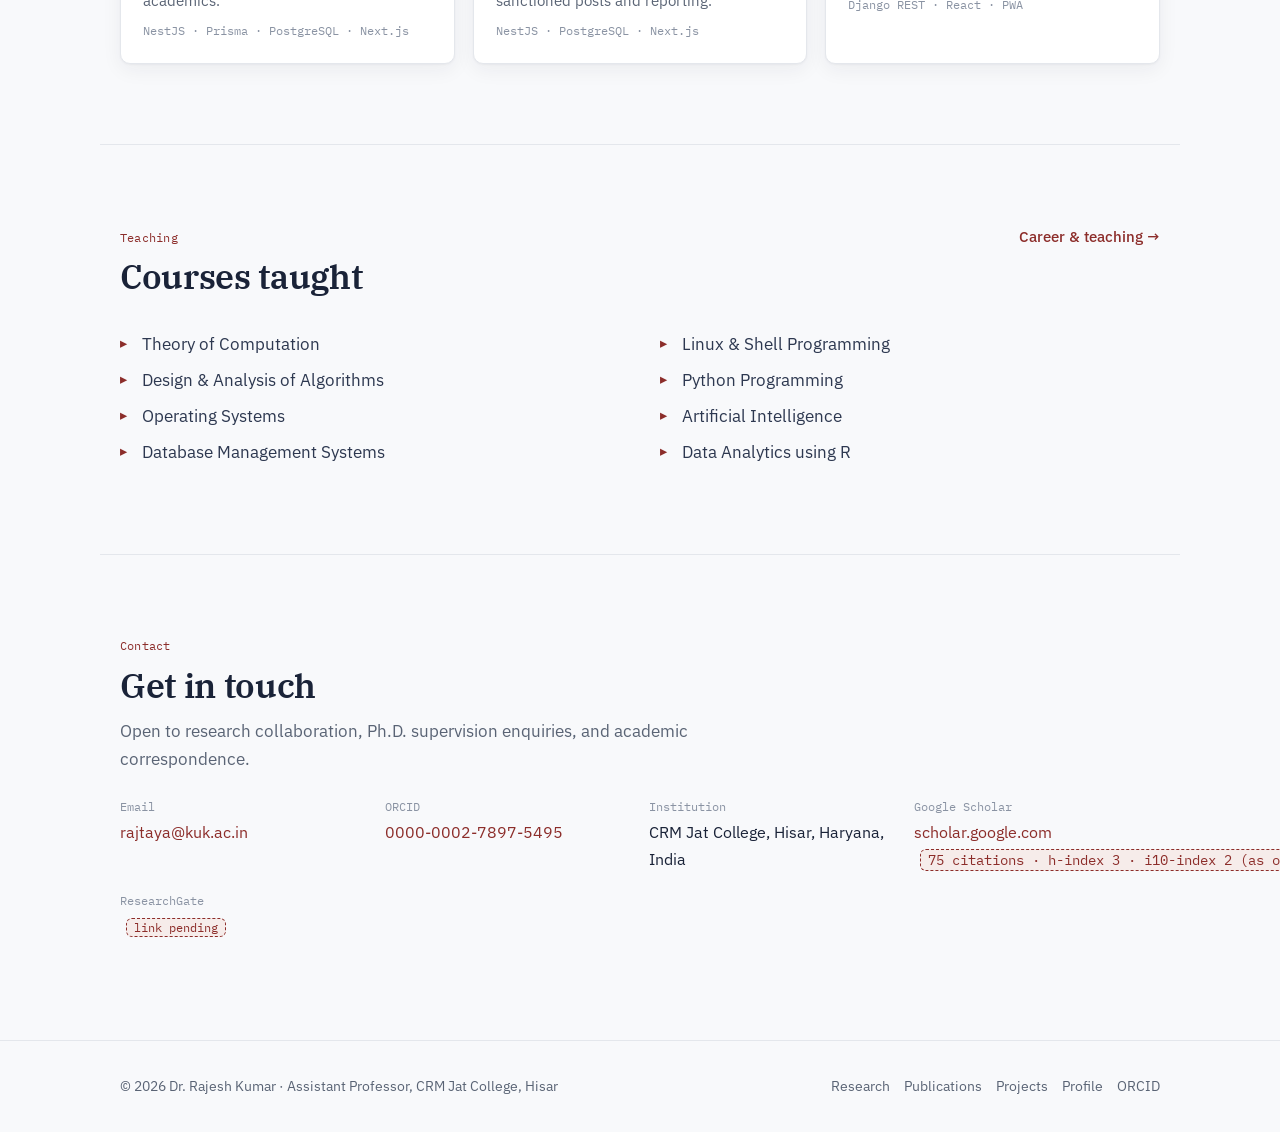
==== commit 7318b537: "Add Google Scholar metrics (citations/h-index/i10, as of Nov 2026)" ====
--- a/index.html
+++ b/index.html
@@ -277,7 +277,7 @@
       </div>
       <div class="contact-item">
         <div class="label">Google Scholar</div>
-        <div class="value"><a href="https://scholar.google.com/citations?user=DC4miOsAAAAJ" rel="noopener">scholar.google.com</a></div>
+        <div class="value"><a href="https://scholar.google.com/citations?user=DC4miOsAAAAJ" rel="noopener">scholar.google.com</a><br><span class="placeholder" style="font-size:.85em">75 citations · h-index 3 · i10-index 2 <span style="white-space:nowrap">(as of 4 Nov 2026)</span></span></div>
       </div>
       <div class="contact-item">
         <div class="label">ResearchGate</div>
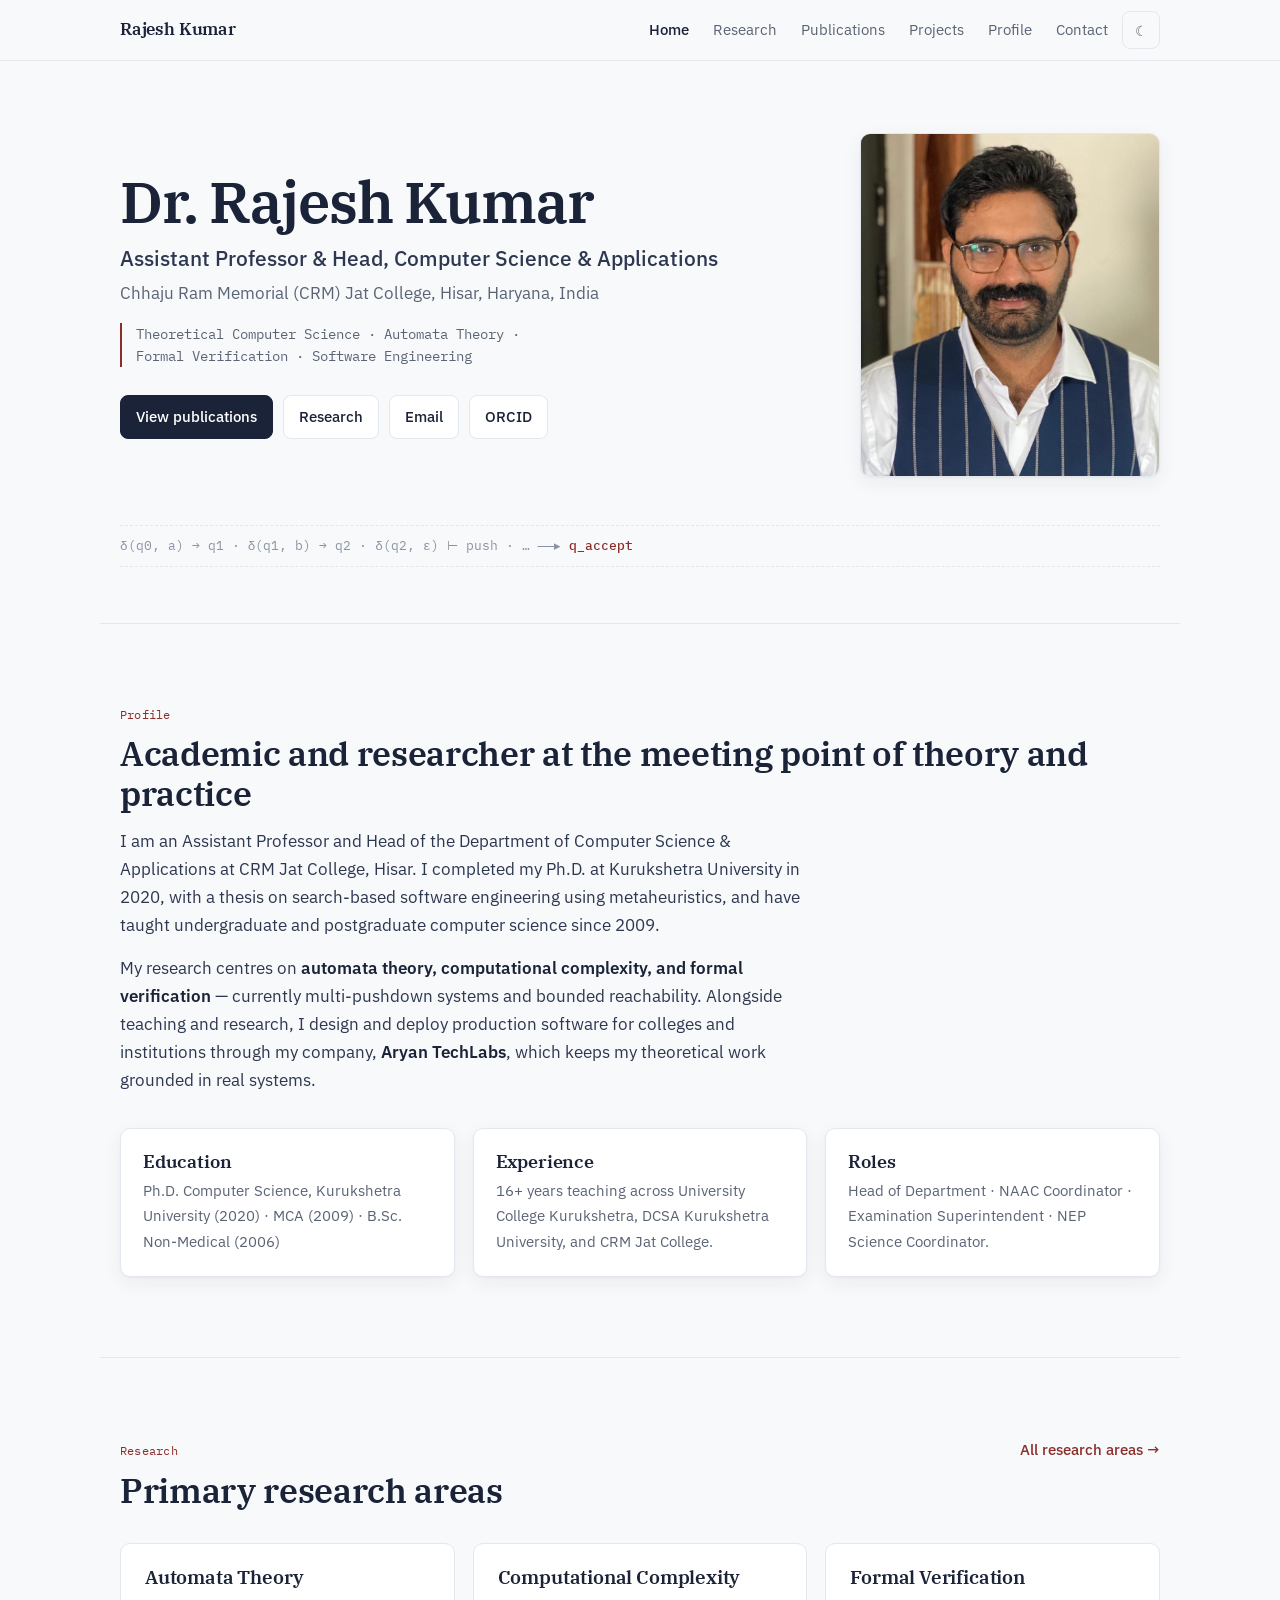
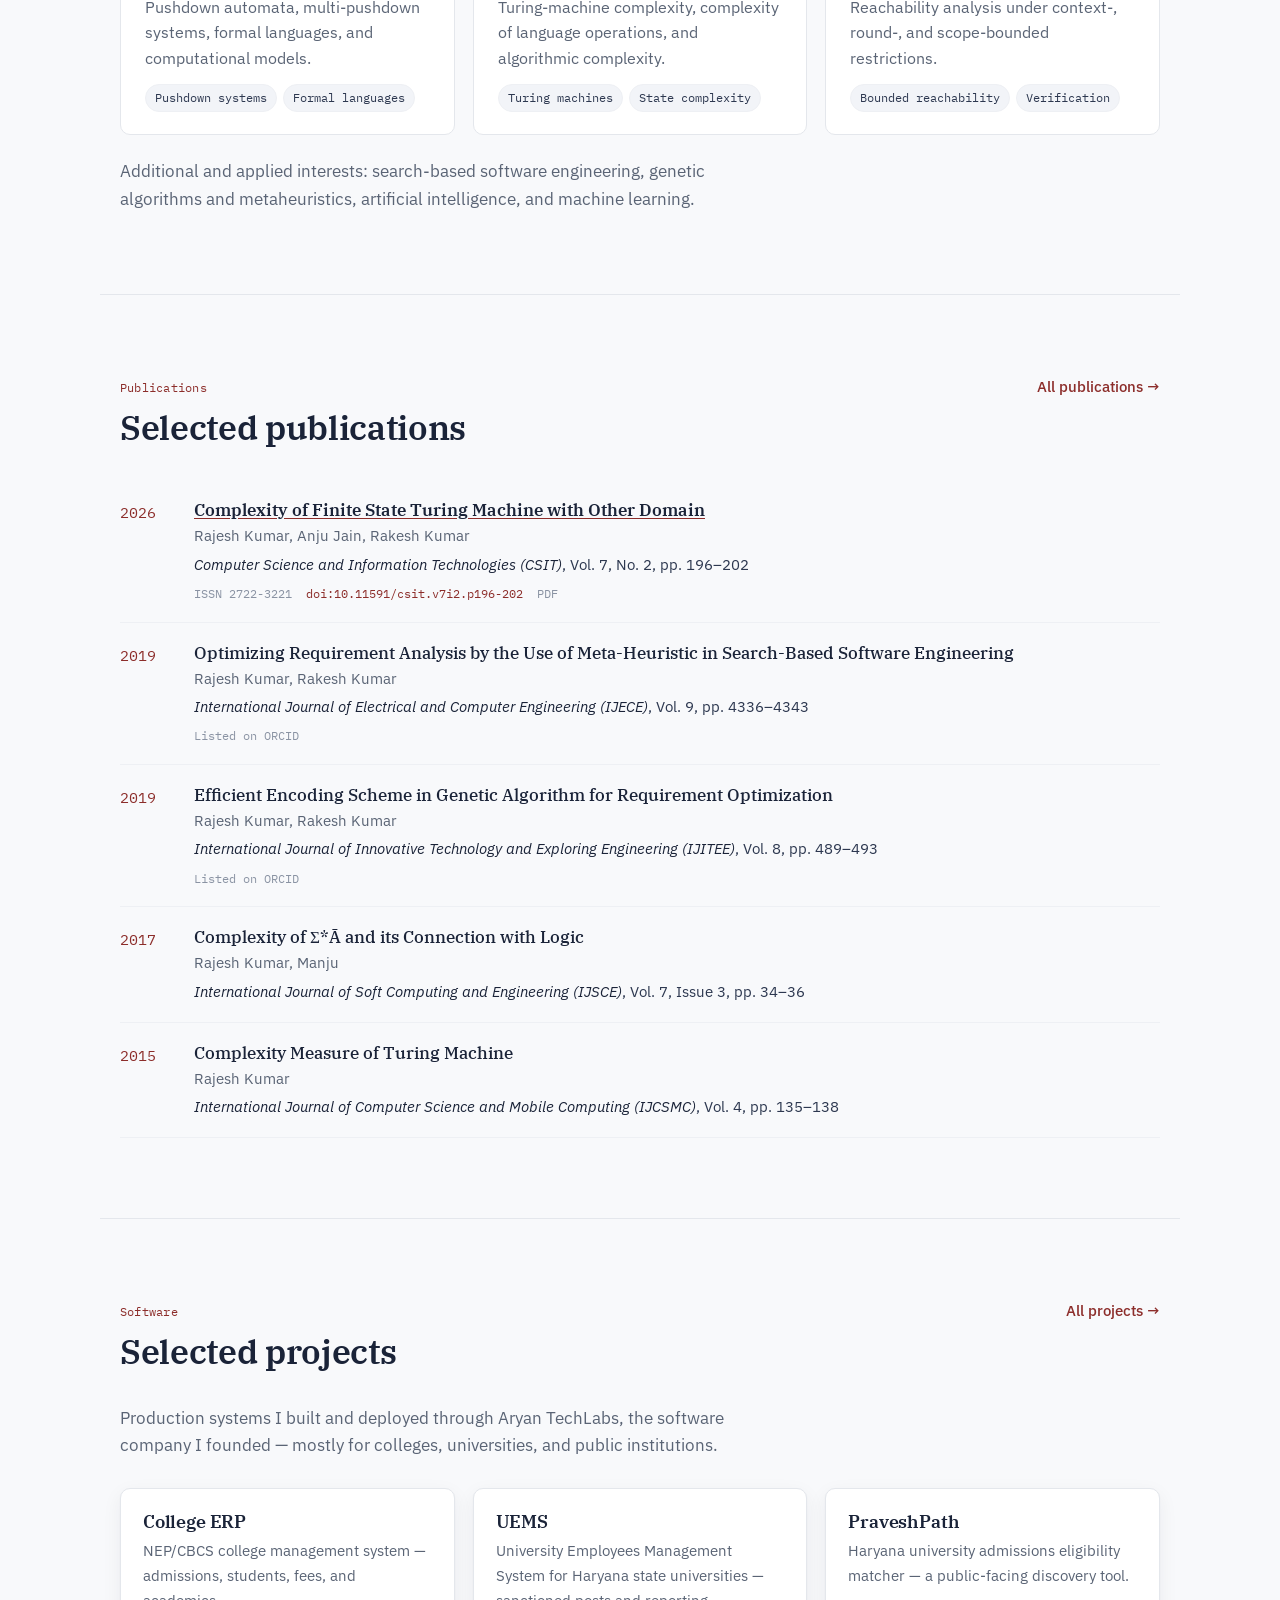
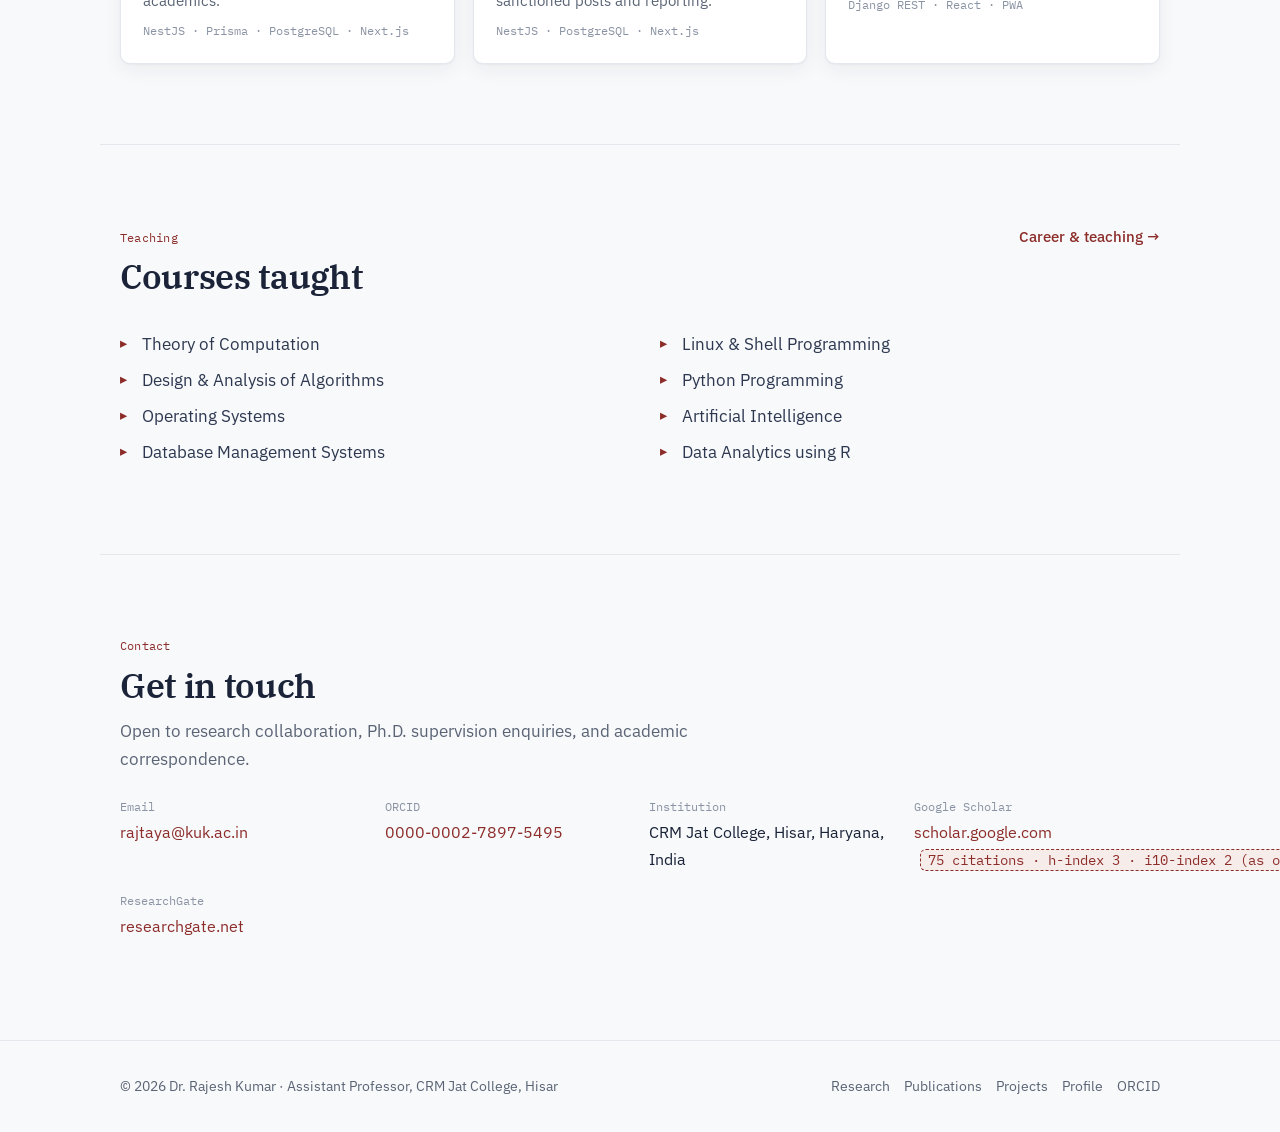
==== commit 754eae19: "Add ResearchGate profile link (contact + JSON-LD sameAs)" ====
--- a/index.html
+++ b/index.html
@@ -51,7 +51,7 @@
     },
     "alumniOf": { "@type": "CollegeOrUniversity", "name": "Kurukshetra University" },
     "knowsAbout": ["Automata Theory", "Computational Complexity", "Formal Verification", "Theory of Computation", "Search-Based Software Engineering", "Genetic Algorithms", "Software Engineering"],
-    "sameAs": ["https://orcid.org/0000-0002-7897-5495", "https://scholar.google.com/citations?user=DC4miOsAAAAJ"]
+    "sameAs": ["https://orcid.org/0000-0002-7897-5495", "https://scholar.google.com/citations?user=DC4miOsAAAAJ", "https://www.researchgate.net/profile/Rajesh-Kumar-34"]
   }
 }
 </script>
@@ -281,7 +281,7 @@
       </div>
       <div class="contact-item">
         <div class="label">ResearchGate</div>
-        <div class="value"><span class="placeholder">link pending</span></div>
+        <div class="value"><a href="https://www.researchgate.net/profile/Rajesh-Kumar-34" rel="noopener">researchgate.net</a></div>
       </div>
     </div>
   </section>
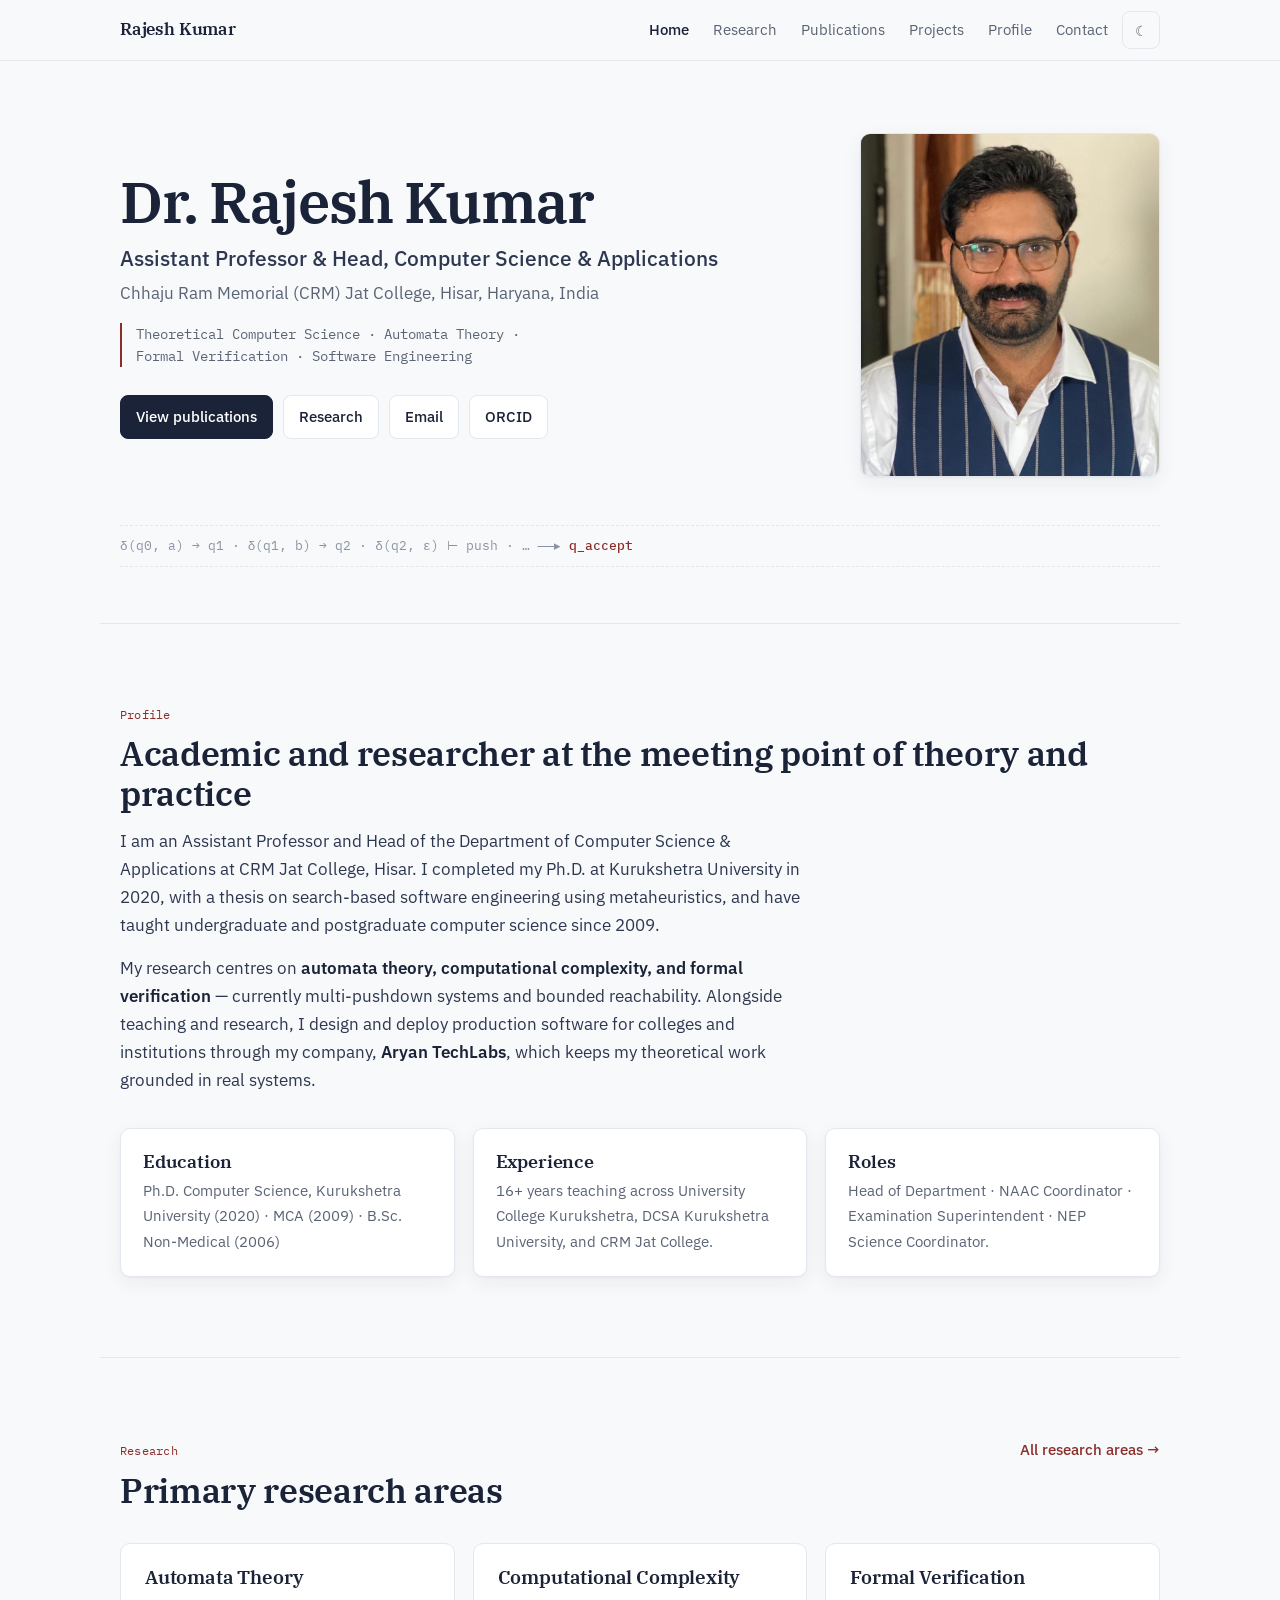
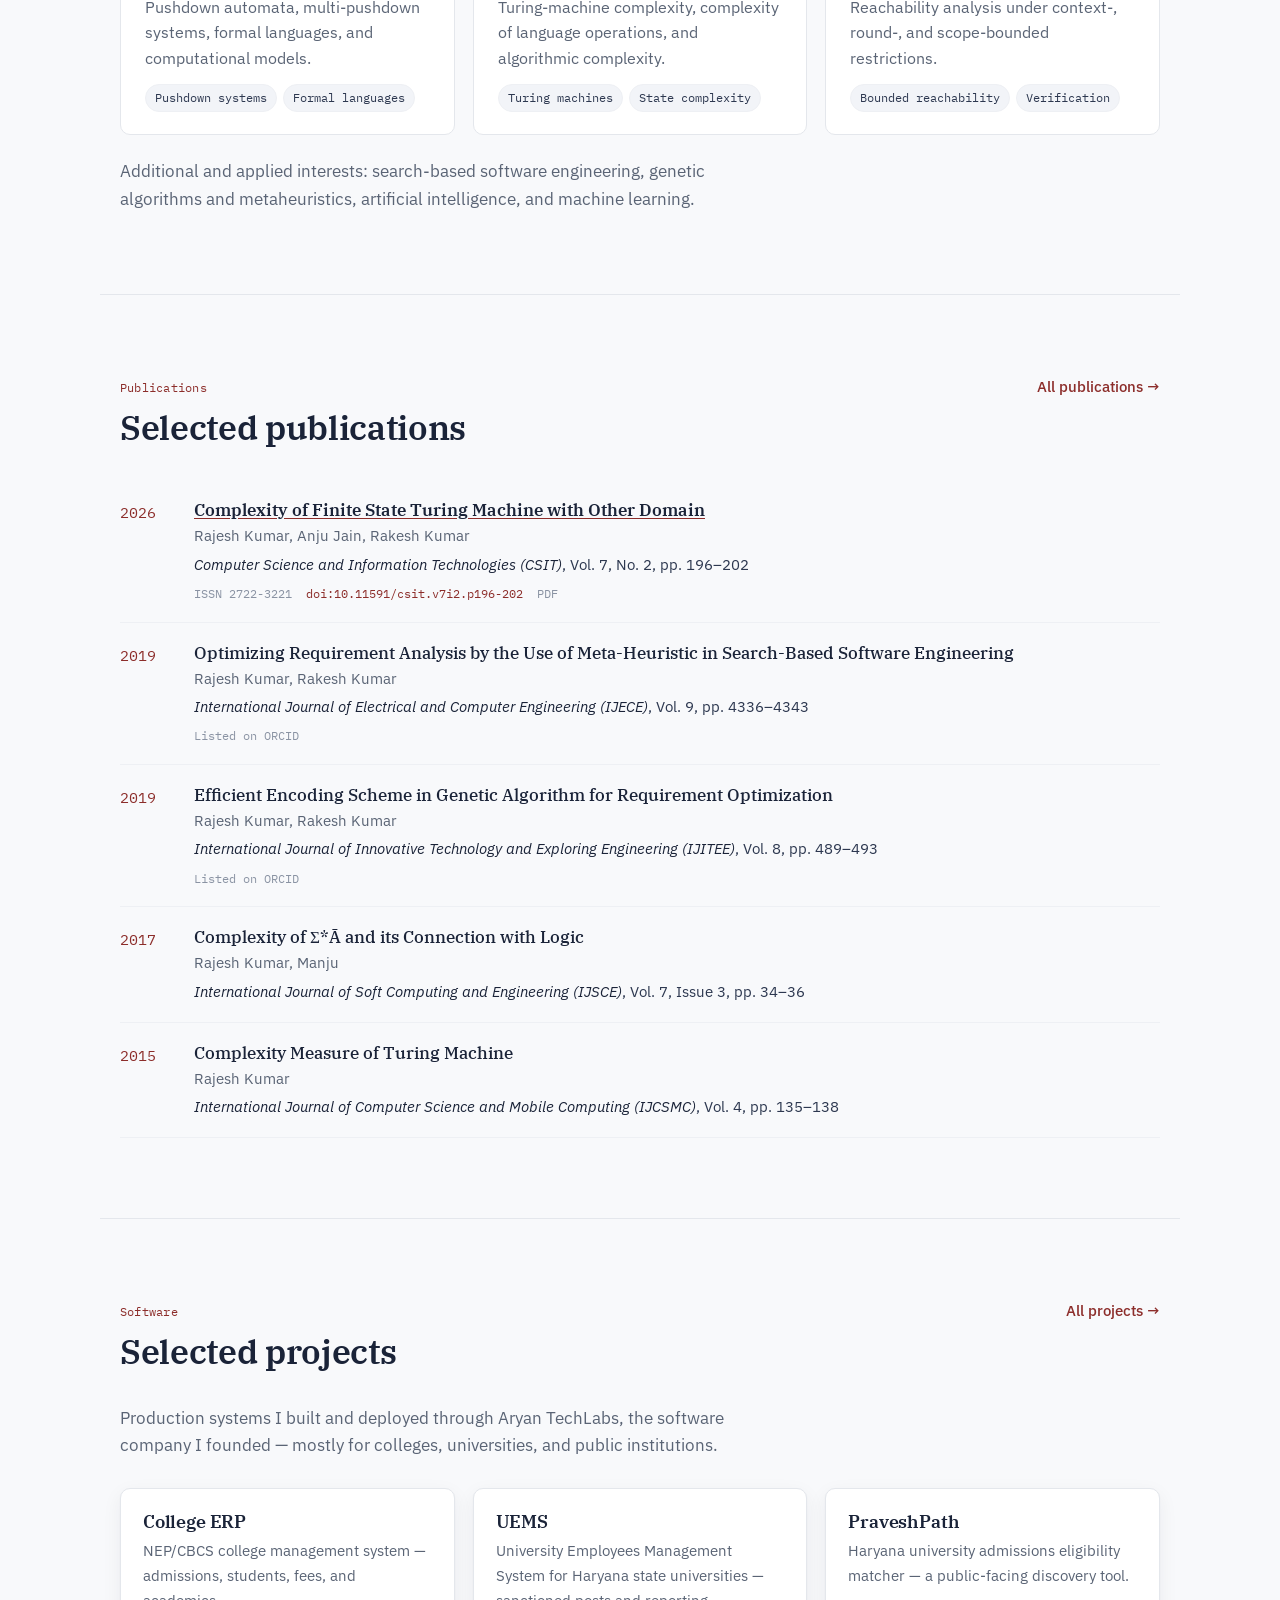
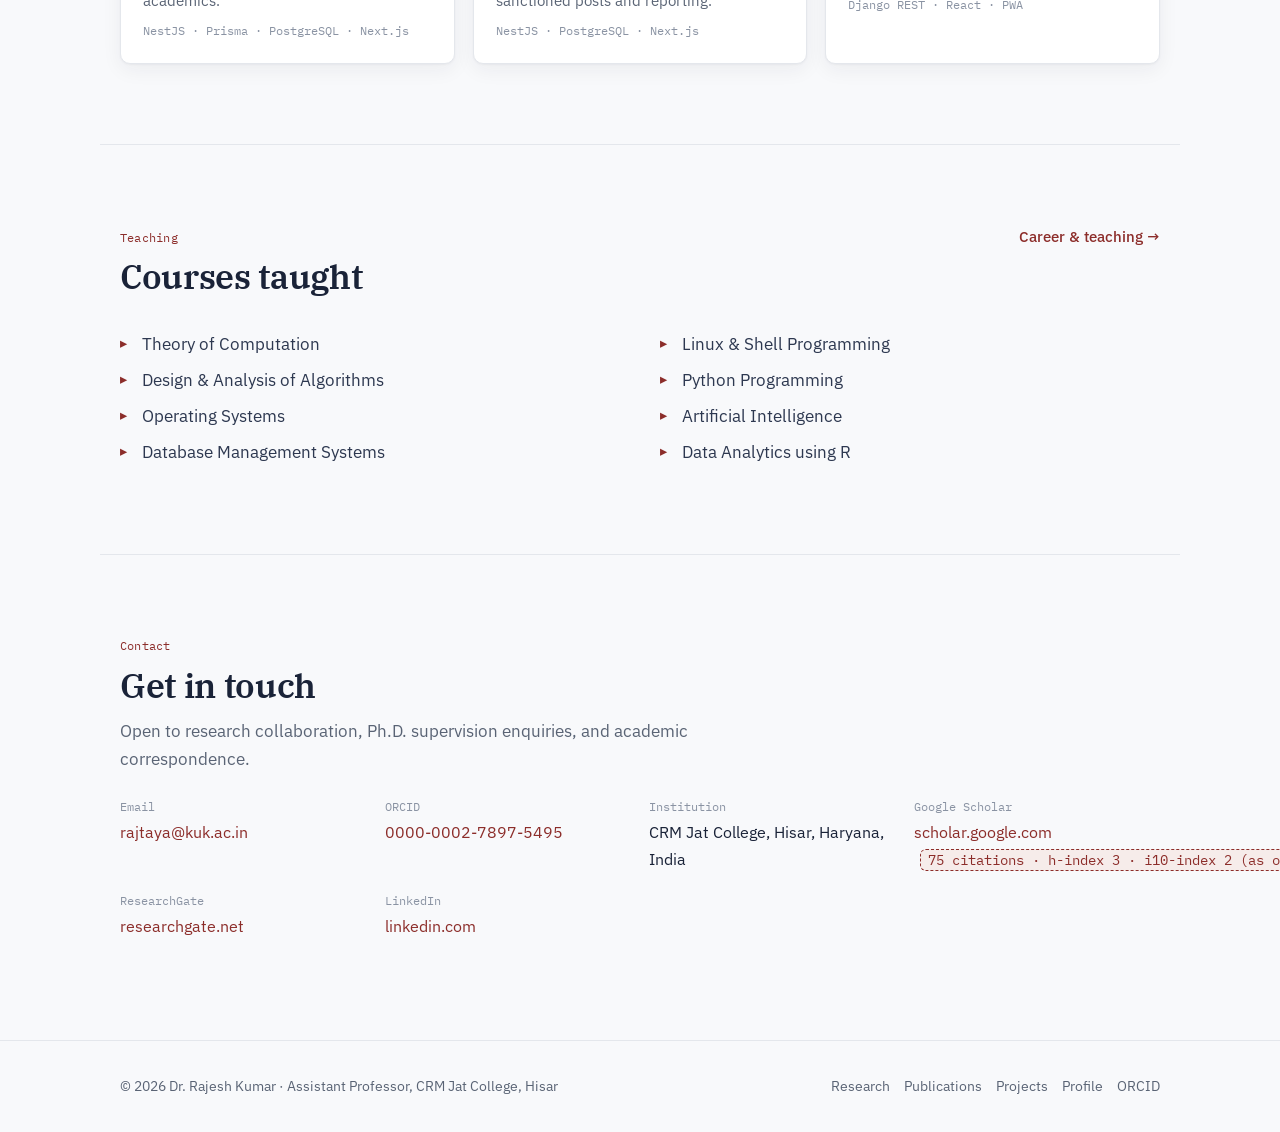
==== commit 38344002: "Add LinkedIn profile link (contact + JSON-LD sameAs)" ====
--- a/index.html
+++ b/index.html
@@ -51,7 +51,7 @@
     },
     "alumniOf": { "@type": "CollegeOrUniversity", "name": "Kurukshetra University" },
     "knowsAbout": ["Automata Theory", "Computational Complexity", "Formal Verification", "Theory of Computation", "Search-Based Software Engineering", "Genetic Algorithms", "Software Engineering"],
-    "sameAs": ["https://orcid.org/0000-0002-7897-5495", "https://scholar.google.com/citations?user=DC4miOsAAAAJ", "https://www.researchgate.net/profile/Rajesh-Kumar-34"]
+    "sameAs": ["https://orcid.org/0000-0002-7897-5495", "https://scholar.google.com/citations?user=DC4miOsAAAAJ", "https://www.researchgate.net/profile/Rajesh-Kumar-34", "https://www.linkedin.com/in/dr-rajesh-kumar-3b3685109/"]
   }
 }
 </script>
@@ -283,6 +283,10 @@
         <div class="label">ResearchGate</div>
         <div class="value"><a href="https://www.researchgate.net/profile/Rajesh-Kumar-34" rel="noopener">researchgate.net</a></div>
       </div>
+      <div class="contact-item">
+        <div class="label">LinkedIn</div>
+        <div class="value"><a href="https://www.linkedin.com/in/dr-rajesh-kumar-3b3685109/" rel="noopener">linkedin.com</a></div>
+      </div>
     </div>
   </section>
 
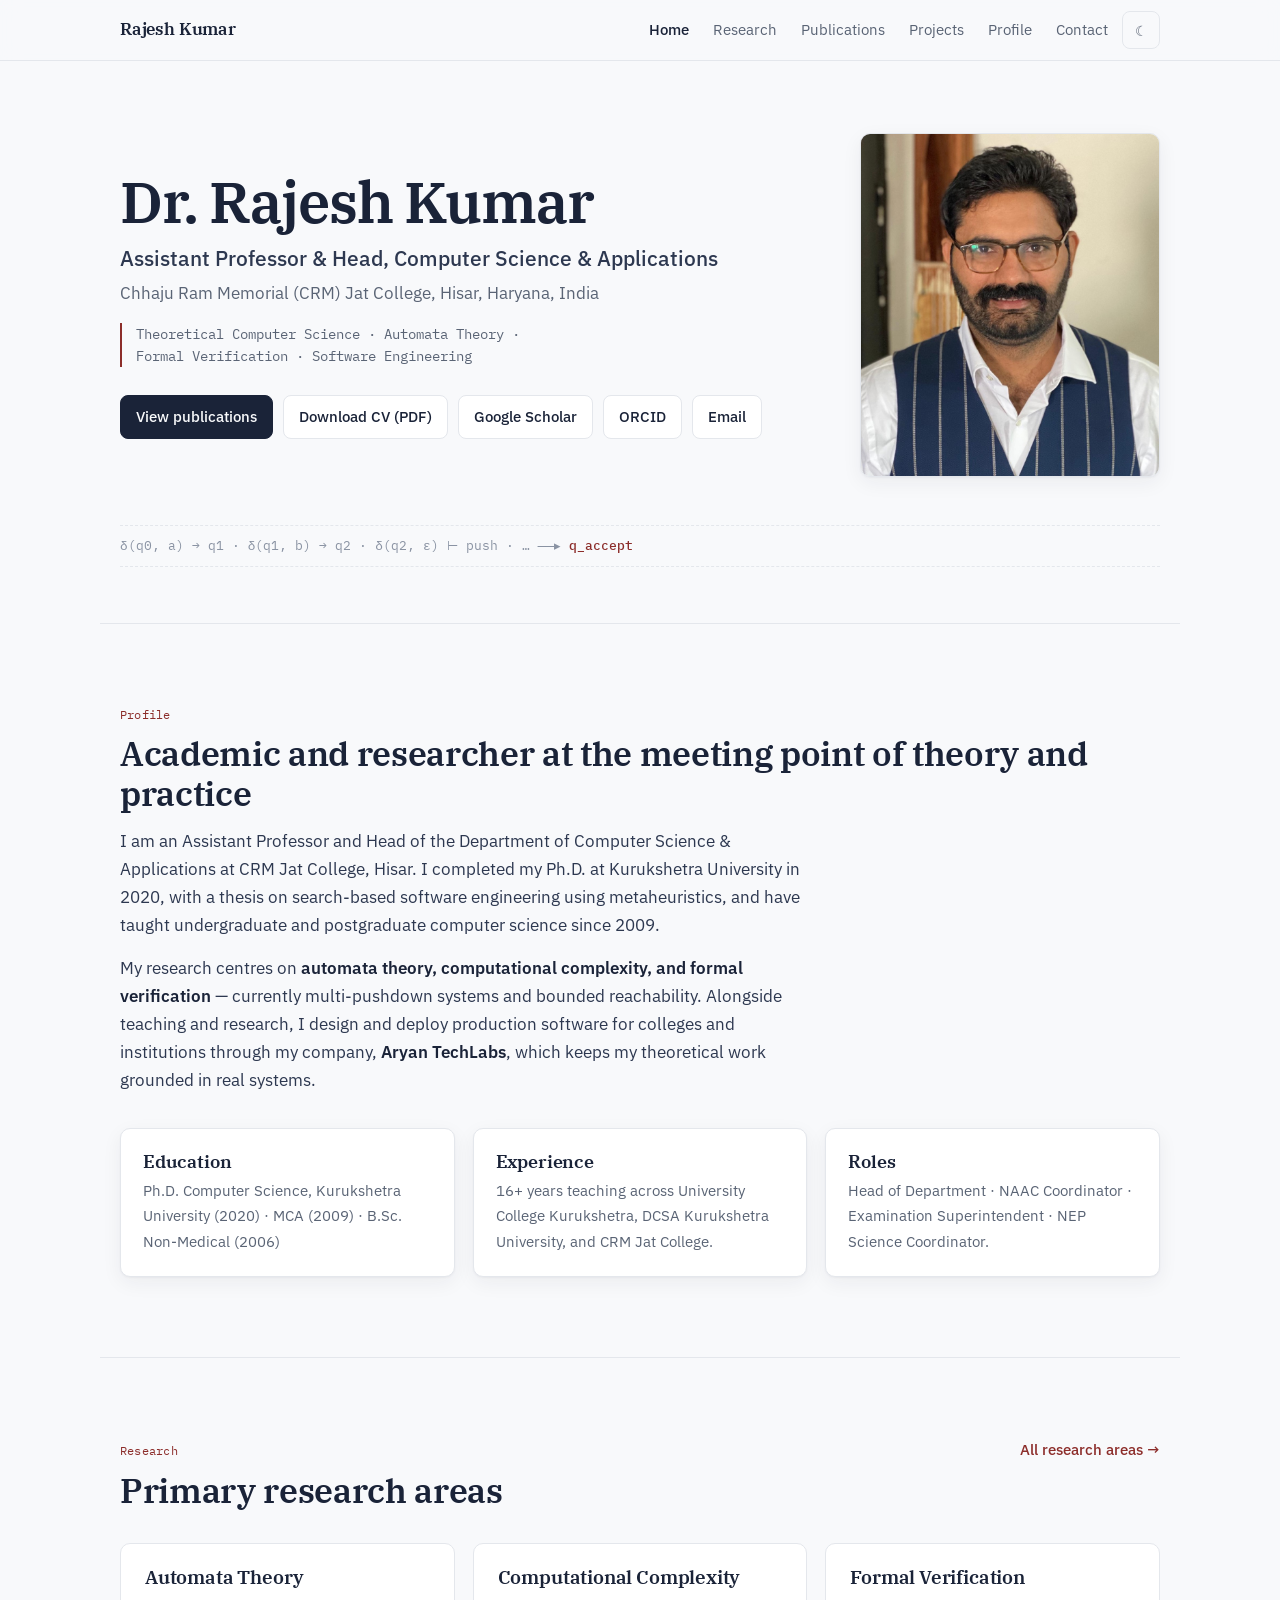
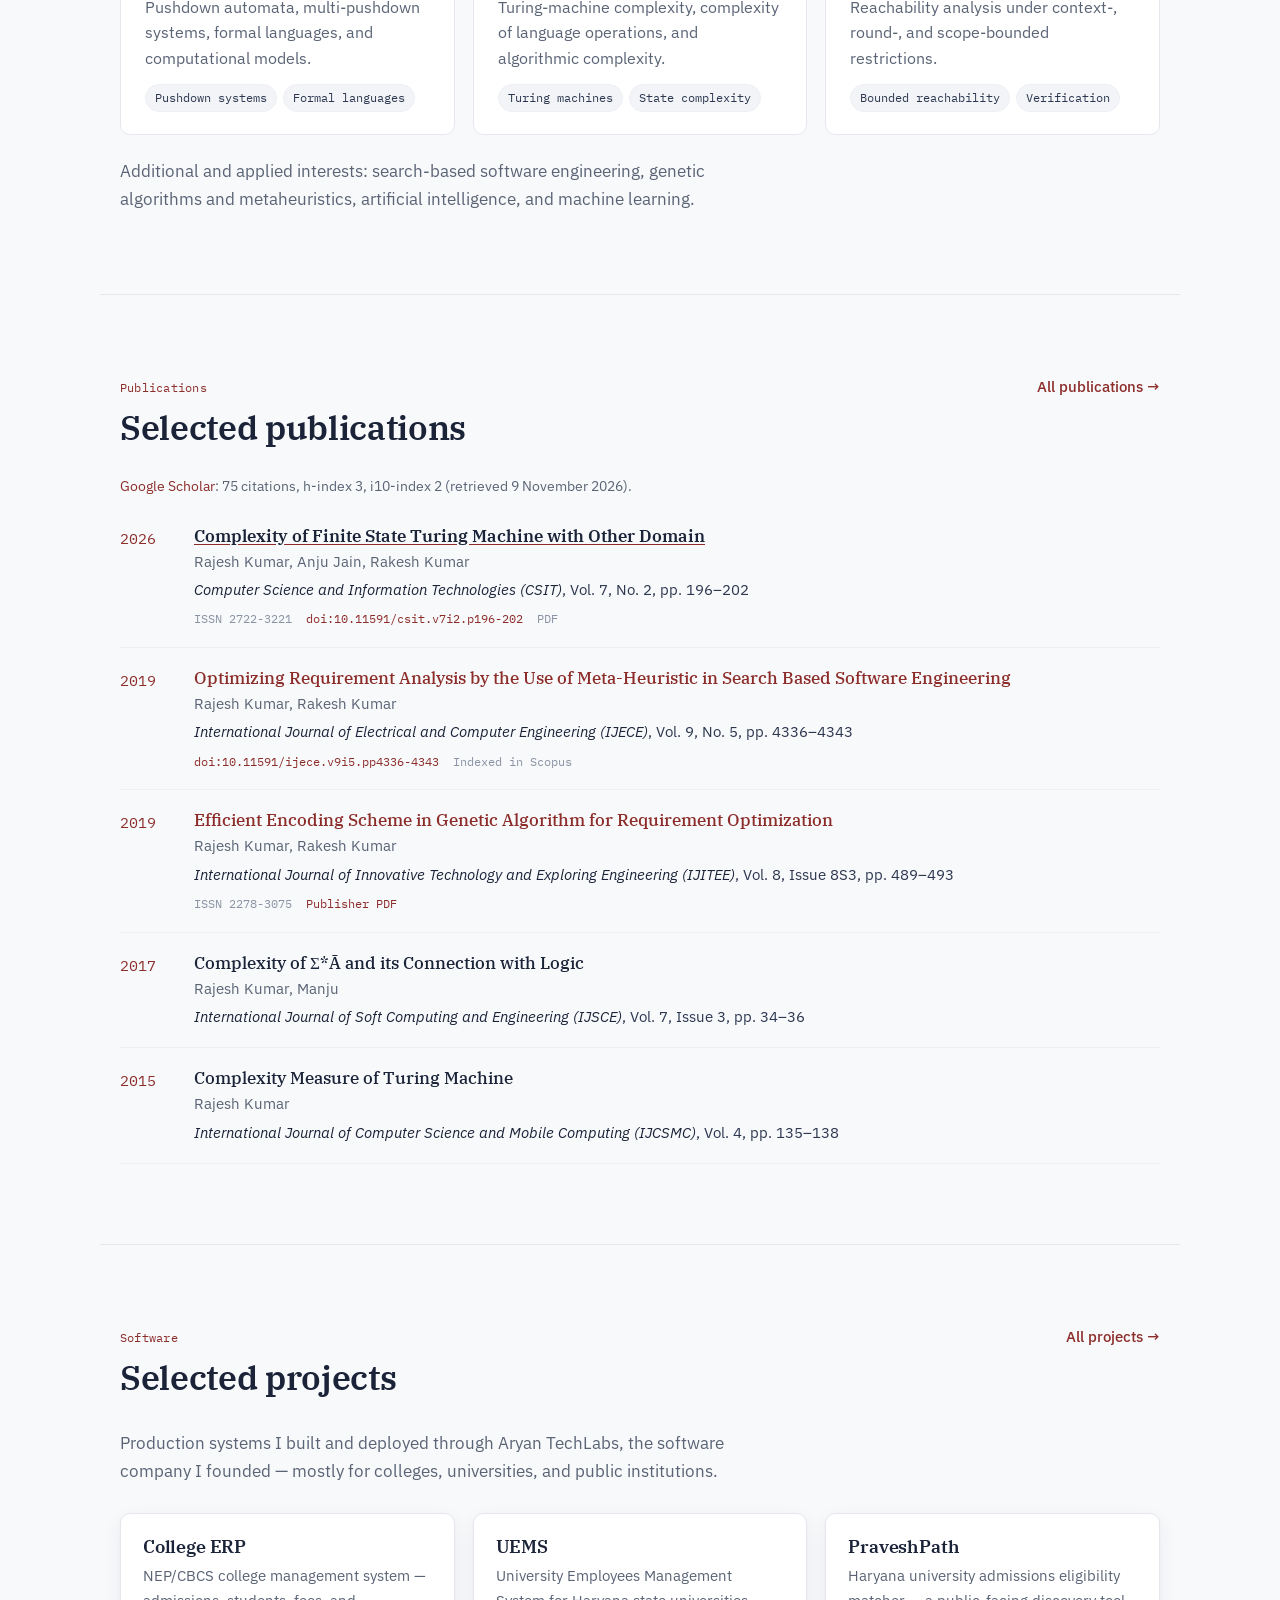
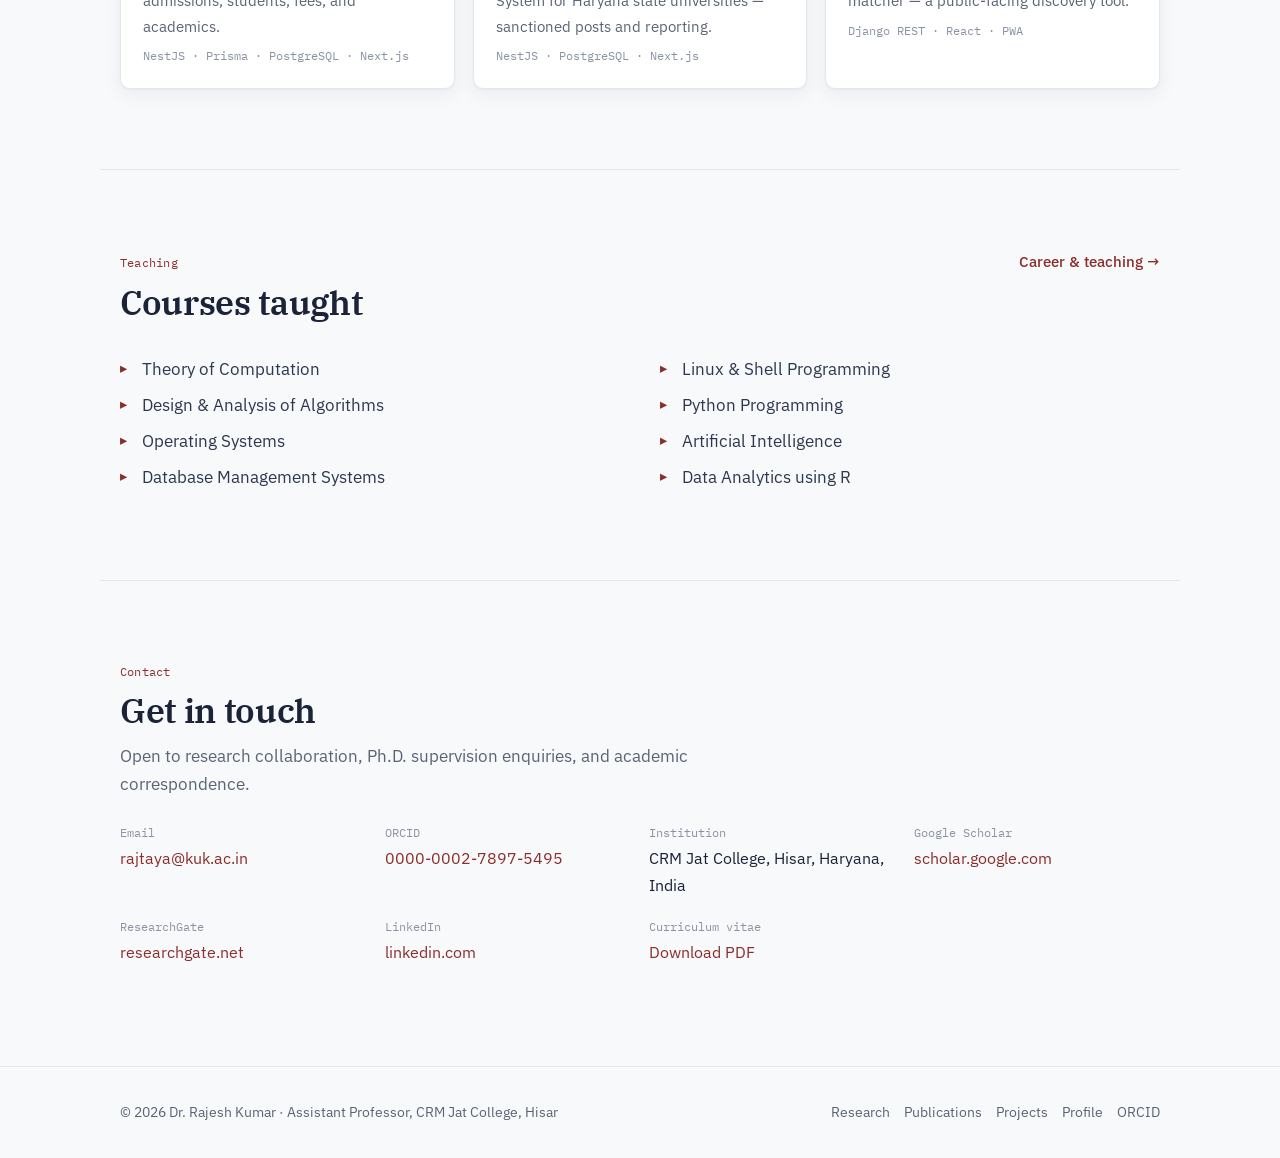
==== commit 6a3164ef: "Apply reviewer recommendations: verified metadata, Scholar metrics, PDF CV - Fix College ERP card: d" ====
--- a/index.html
+++ b/index.html
@@ -87,9 +87,10 @@
         <p class="hero-tagline">Theoretical Computer Science · Automata Theory ·<br>Formal Verification · Software Engineering</p>
         <div class="hero-actions">
           <a class="btn btn-primary" href="publications.html">View publications</a>
-          <a class="btn" href="research.html">Research</a>
+          <a class="btn" href="assets/Dr-Rajesh-Kumar-CV.pdf" download>Download CV (PDF)</a>
+          <a class="btn" href="https://scholar.google.com/citations?user=DC4miOsAAAAJ" rel="noopener">Google Scholar</a>
+          <a class="btn" href="https://orcid.org/0000-0002-7897-5495" rel="noopener">ORCID</a>
           <a class="btn" href="mailto:rajtaya@kuk.ac.in">Email</a>
-          <a class="btn" href="https://orcid.org/0000-0002-7897-5495" rel="noopener">ORCID</a>
         </div>
       </div>
       <figure class="hero-photo">
@@ -161,6 +162,7 @@
       </div>
       <a class="more-link" href="publications.html">All publications →</a>
     </div>
+    <p class="metrics-src" style="margin-top:-.4em;margin-bottom:.6em"><a href="https://scholar.google.com/citations?user=DC4miOsAAAAJ" rel="noopener">Google Scholar</a>: 75 citations, h-index 3, i10-index 2 (retrieved 9 November 2026).</p>
 
     <div class="pub">
       <div class="pub-year">2026</div>
@@ -174,19 +176,19 @@
     <div class="pub">
       <div class="pub-year">2019</div>
       <div>
-        <div class="pub-title">Optimizing Requirement Analysis by the Use of Meta-Heuristic in Search-Based Software Engineering</div>
+        <div class="pub-title"><a href="https://doi.org/10.11591/ijece.v9i5.pp4336-4343" rel="noopener">Optimizing Requirement Analysis by the Use of Meta-Heuristic in Search Based Software Engineering</a></div>
         <div class="pub-authors">Rajesh Kumar, Rakesh Kumar</div>
-        <div class="pub-venue"><em>International Journal of Electrical and Computer Engineering (IJECE)</em>, Vol. 9, pp. 4336–4343</div>
-        <div class="pub-meta"><span>Listed on ORCID</span></div>
+        <div class="pub-venue"><em>International Journal of Electrical and Computer Engineering (IJECE)</em>, Vol. 9, No. 5, pp. 4336–4343</div>
+        <div class="pub-meta"><a href="https://doi.org/10.11591/ijece.v9i5.pp4336-4343" rel="noopener">doi:10.11591/ijece.v9i5.pp4336-4343</a> <span>Indexed in Scopus</span></div>
       </div>
     </div>
     <div class="pub">
       <div class="pub-year">2019</div>
       <div>
-        <div class="pub-title">Efficient Encoding Scheme in Genetic Algorithm for Requirement Optimization</div>
+        <div class="pub-title"><a href="https://www.ijitee.org/wp-content/uploads/papers/v8i8s3/H11120688S319.pdf" rel="noopener">Efficient Encoding Scheme in Genetic Algorithm for Requirement Optimization</a></div>
         <div class="pub-authors">Rajesh Kumar, Rakesh Kumar</div>
-        <div class="pub-venue"><em>International Journal of Innovative Technology and Exploring Engineering (IJITEE)</em>, Vol. 8, pp. 489–493</div>
-        <div class="pub-meta"><span>Listed on ORCID</span></div>
+        <div class="pub-venue"><em>International Journal of Innovative Technology and Exploring Engineering (IJITEE)</em>, Vol. 8, Issue 8S3, pp. 489–493</div>
+        <div class="pub-meta"><span>ISSN 2278-3075</span> <a href="https://www.ijitee.org/wp-content/uploads/papers/v8i8s3/H11120688S319.pdf" rel="noopener">Publisher PDF</a></div>
       </div>
     </div>
     <div class="pub">
@@ -277,7 +279,7 @@
       </div>
       <div class="contact-item">
         <div class="label">Google Scholar</div>
-        <div class="value"><a href="https://scholar.google.com/citations?user=DC4miOsAAAAJ" rel="noopener">scholar.google.com</a><br><span class="placeholder" style="font-size:.85em">75 citations · h-index 3 · i10-index 2 <span style="white-space:nowrap">(as of 4 Nov 2026)</span></span></div>
+        <div class="value"><a href="https://scholar.google.com/citations?user=DC4miOsAAAAJ" rel="noopener">scholar.google.com</a></div>
       </div>
       <div class="contact-item">
         <div class="label">ResearchGate</div>
@@ -286,6 +288,10 @@
       <div class="contact-item">
         <div class="label">LinkedIn</div>
         <div class="value"><a href="https://www.linkedin.com/in/dr-rajesh-kumar-3b3685109/" rel="noopener">linkedin.com</a></div>
+      </div>
+      <div class="contact-item">
+        <div class="label">Curriculum vitae</div>
+        <div class="value"><a href="assets/Dr-Rajesh-Kumar-CV.pdf" download>Download PDF</a></div>
       </div>
     </div>
   </section>
--- a/assets/styles.css
+++ b/assets/styles.css
@@ -90,7 +90,7 @@
 
 .skip-link {
   position: absolute; left: 12px; top: -48px; z-index: 200;
-  background: var(--ink); color: #fff; padding: 9px 14px; border-radius: 8px;
+  background: var(--ink); color: var(--paper); padding: 9px 14px; border-radius: 8px;
   transition: top .15s ease;
 }
 .skip-link:focus { top: 12px; text-decoration: none; }
@@ -188,7 +188,7 @@
   color: var(--ink); background: var(--surface); cursor: pointer;
 }
 .btn:hover { border-color: var(--faint); text-decoration: none; background: var(--surface-2); }
-.btn-primary { background: var(--ink); color: #fff; border-color: var(--ink); }
+.btn-primary { background: var(--ink); color: var(--paper); border-color: var(--ink); }
 .btn-primary:hover { background: var(--ink-2); border-color: var(--ink-2); }
 .btn svg { width: 16px; height: 16px; }
 
@@ -244,6 +244,13 @@
   border-radius: 8px; padding: 12px 16px; margin-top: 18px;
 }
 
+/* scholarly metrics */
+.metrics { display: flex; flex-wrap: wrap; gap: 10px 34px; margin-top: 1.4em; }
+.metrics div { display: flex; flex-direction: column-reverse; }
+.metrics dt { font-family: var(--mono); font-size: .76rem; color: var(--muted); }
+.metrics dd { font-family: var(--serif); font-size: 1.9rem; font-weight: 600; color: var(--ink); line-height: 1.1; }
+.metrics-src { font-size: .86rem; color: var(--muted); margin-top: .5em; }
+
 /* ---------- timeline ---------- */
 .timeline { margin-top: 1.5em; border-left: 2px solid var(--line); padding-left: 24px; }
 .tl-item { position: relative; padding-bottom: 26px; }
